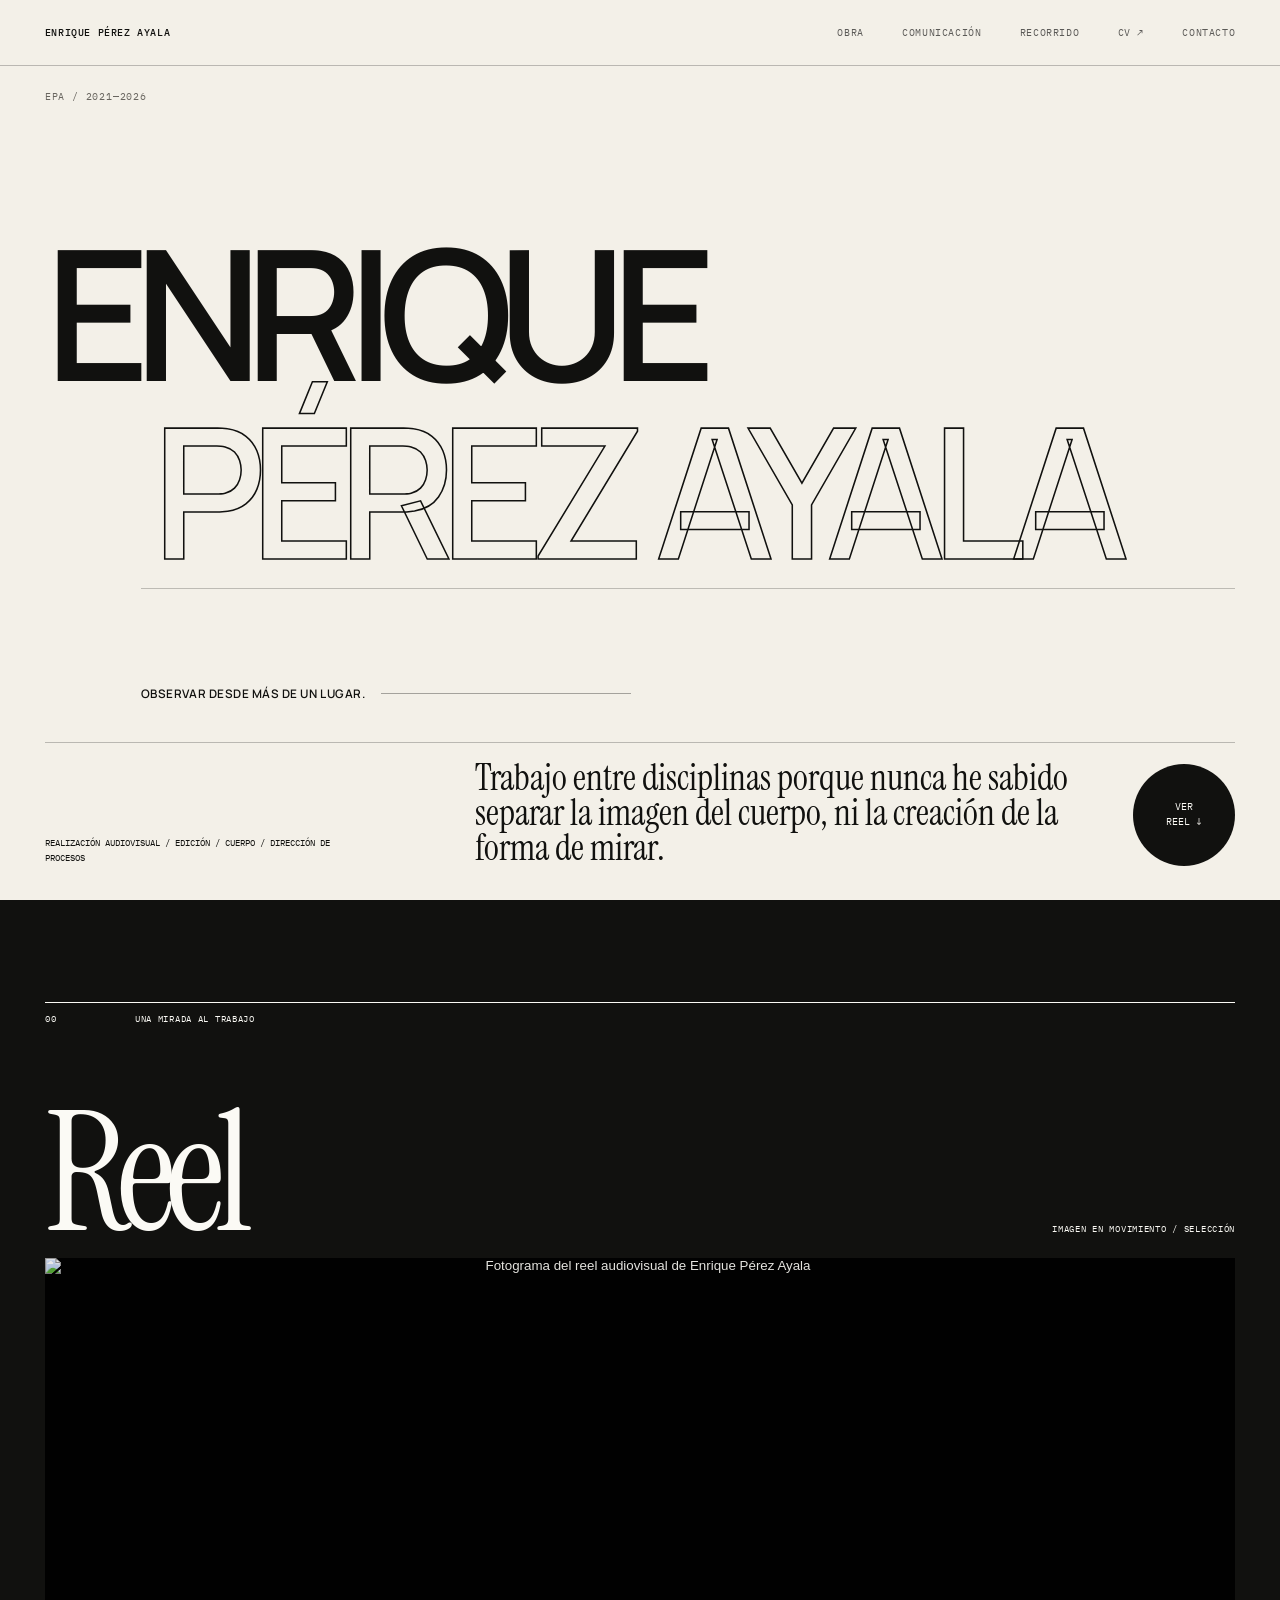
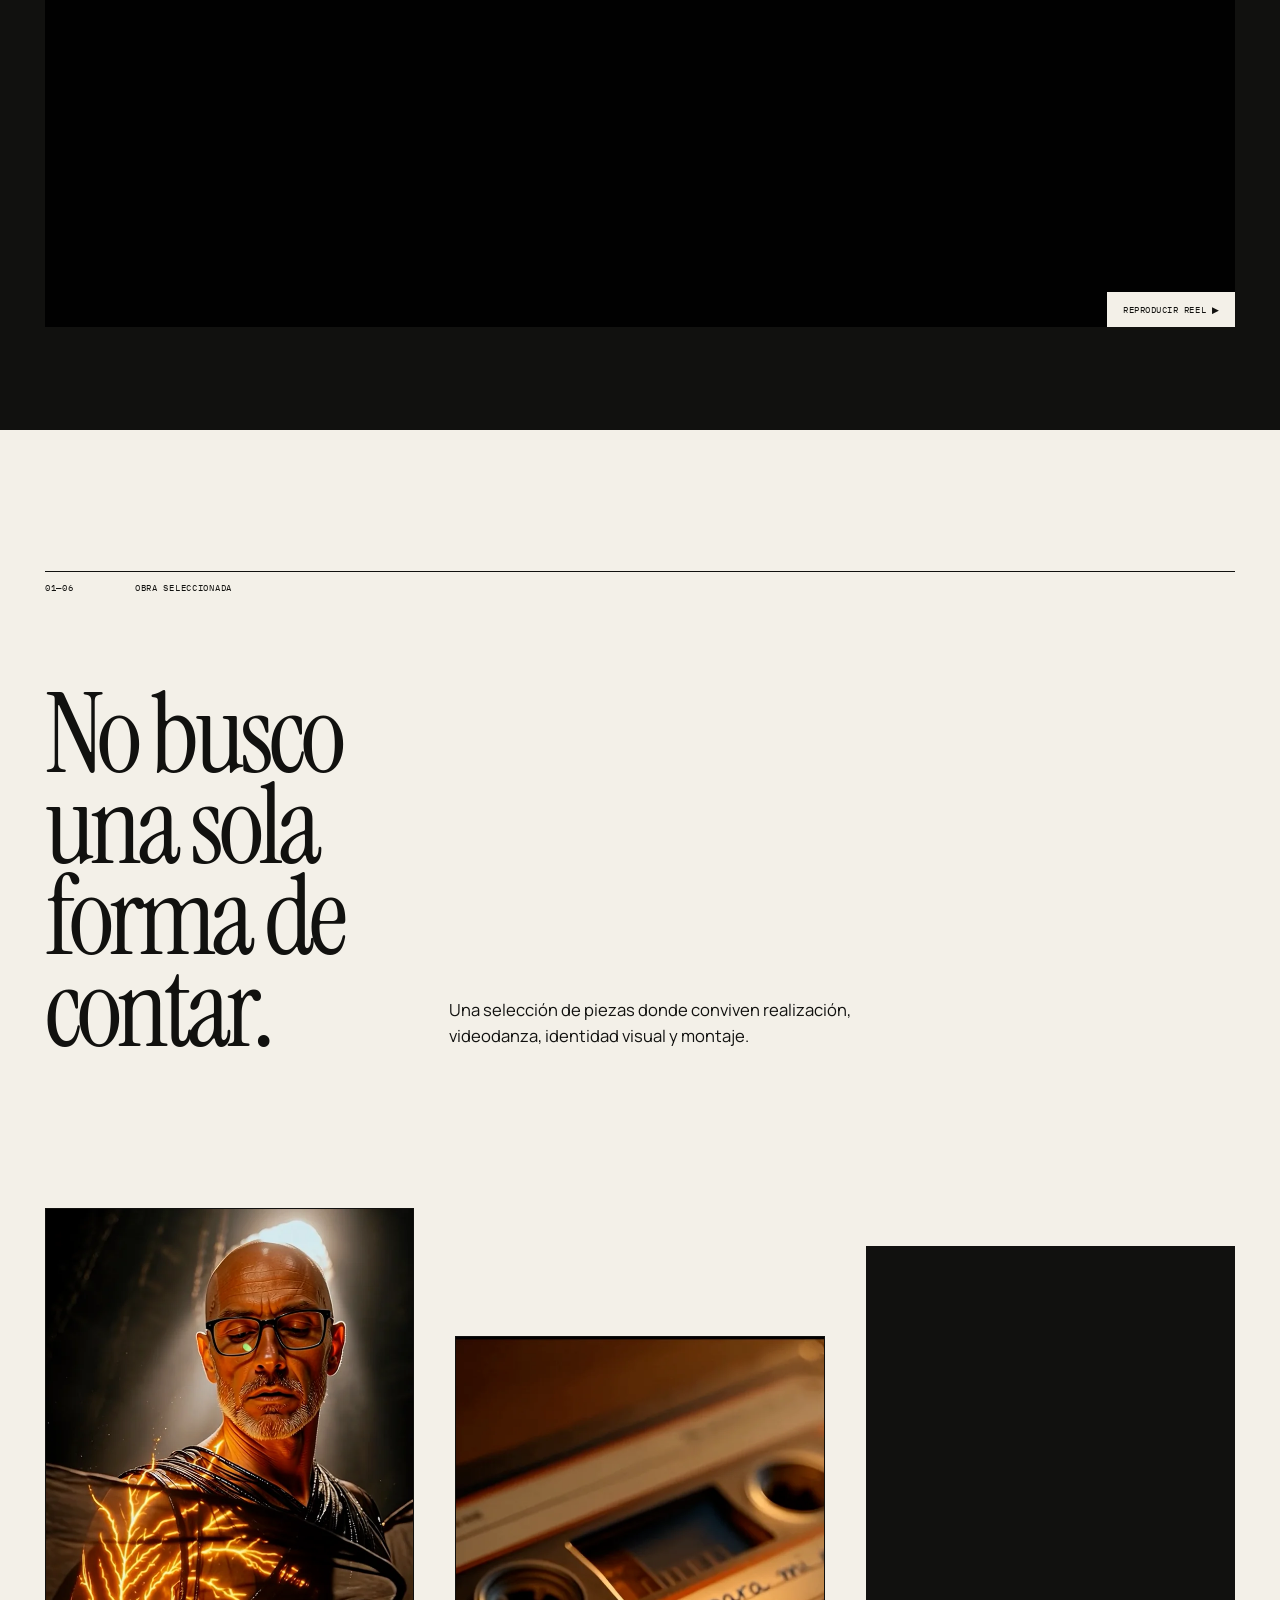
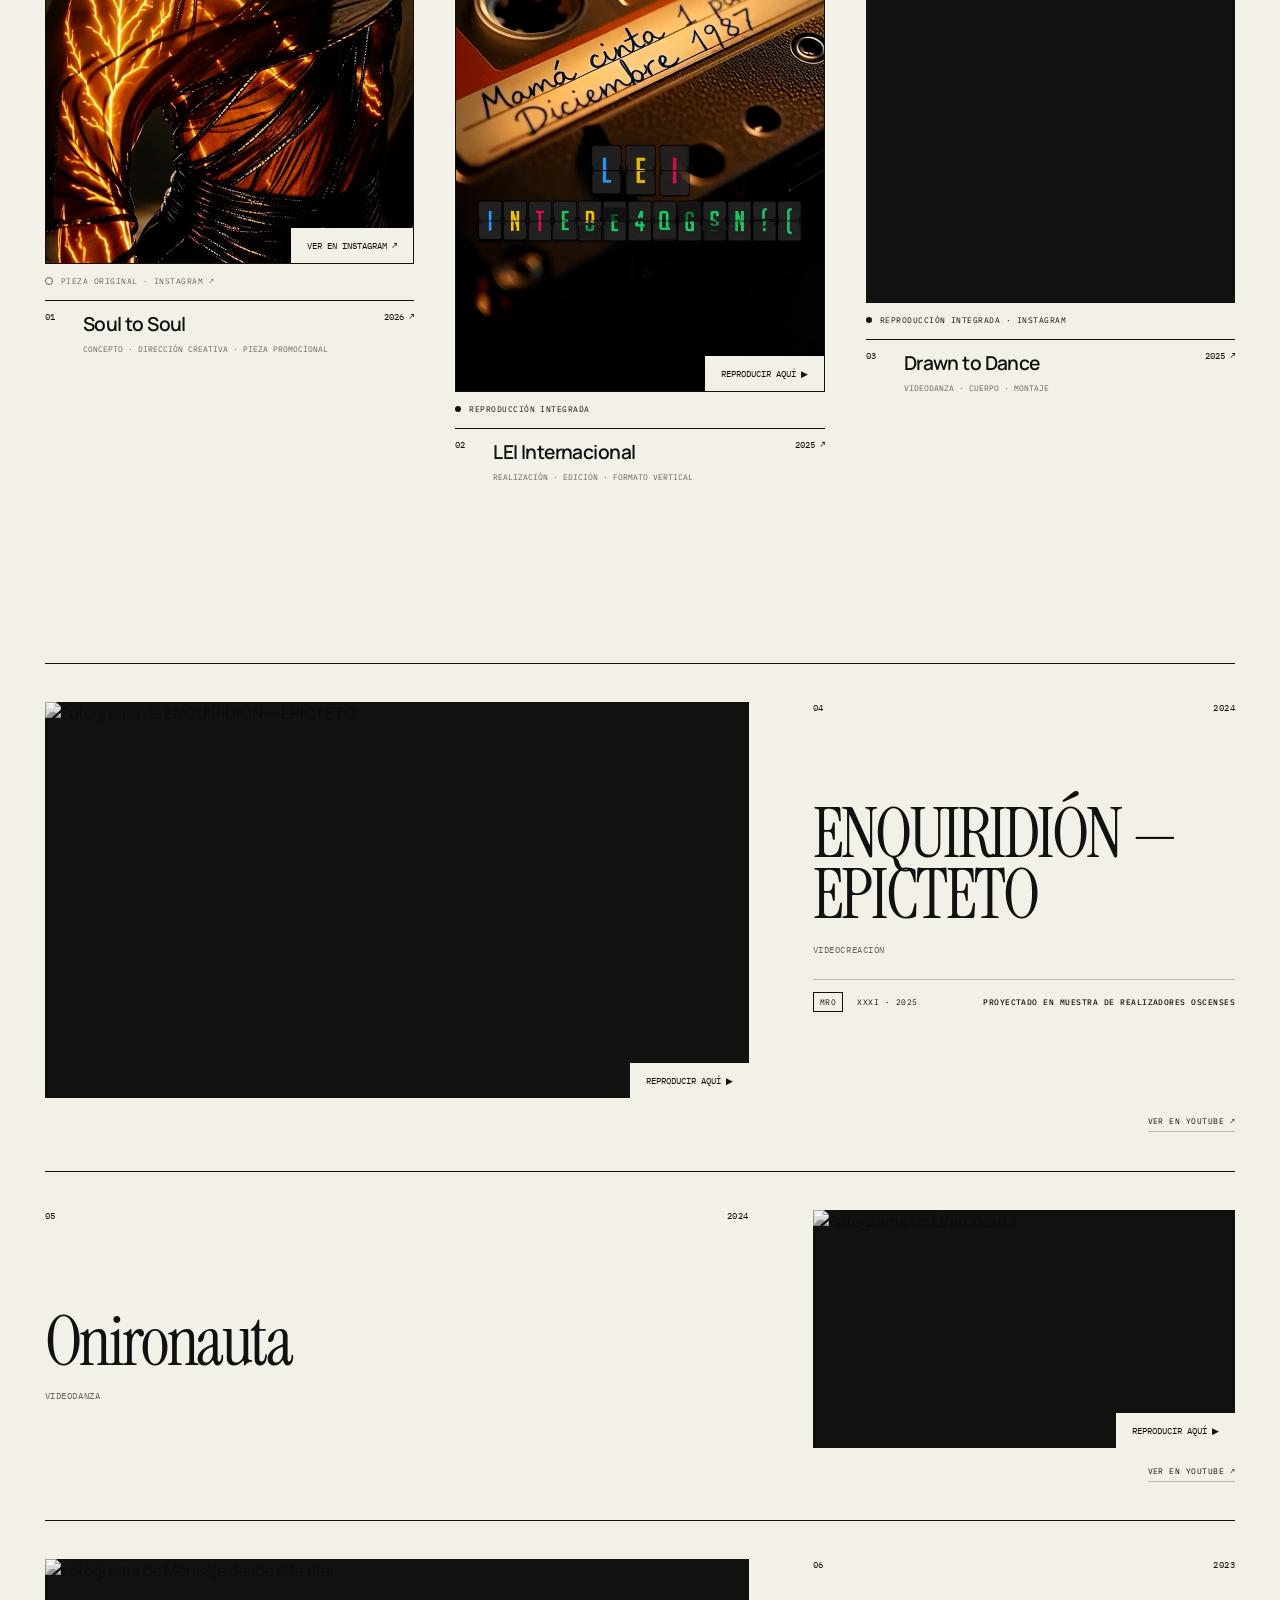
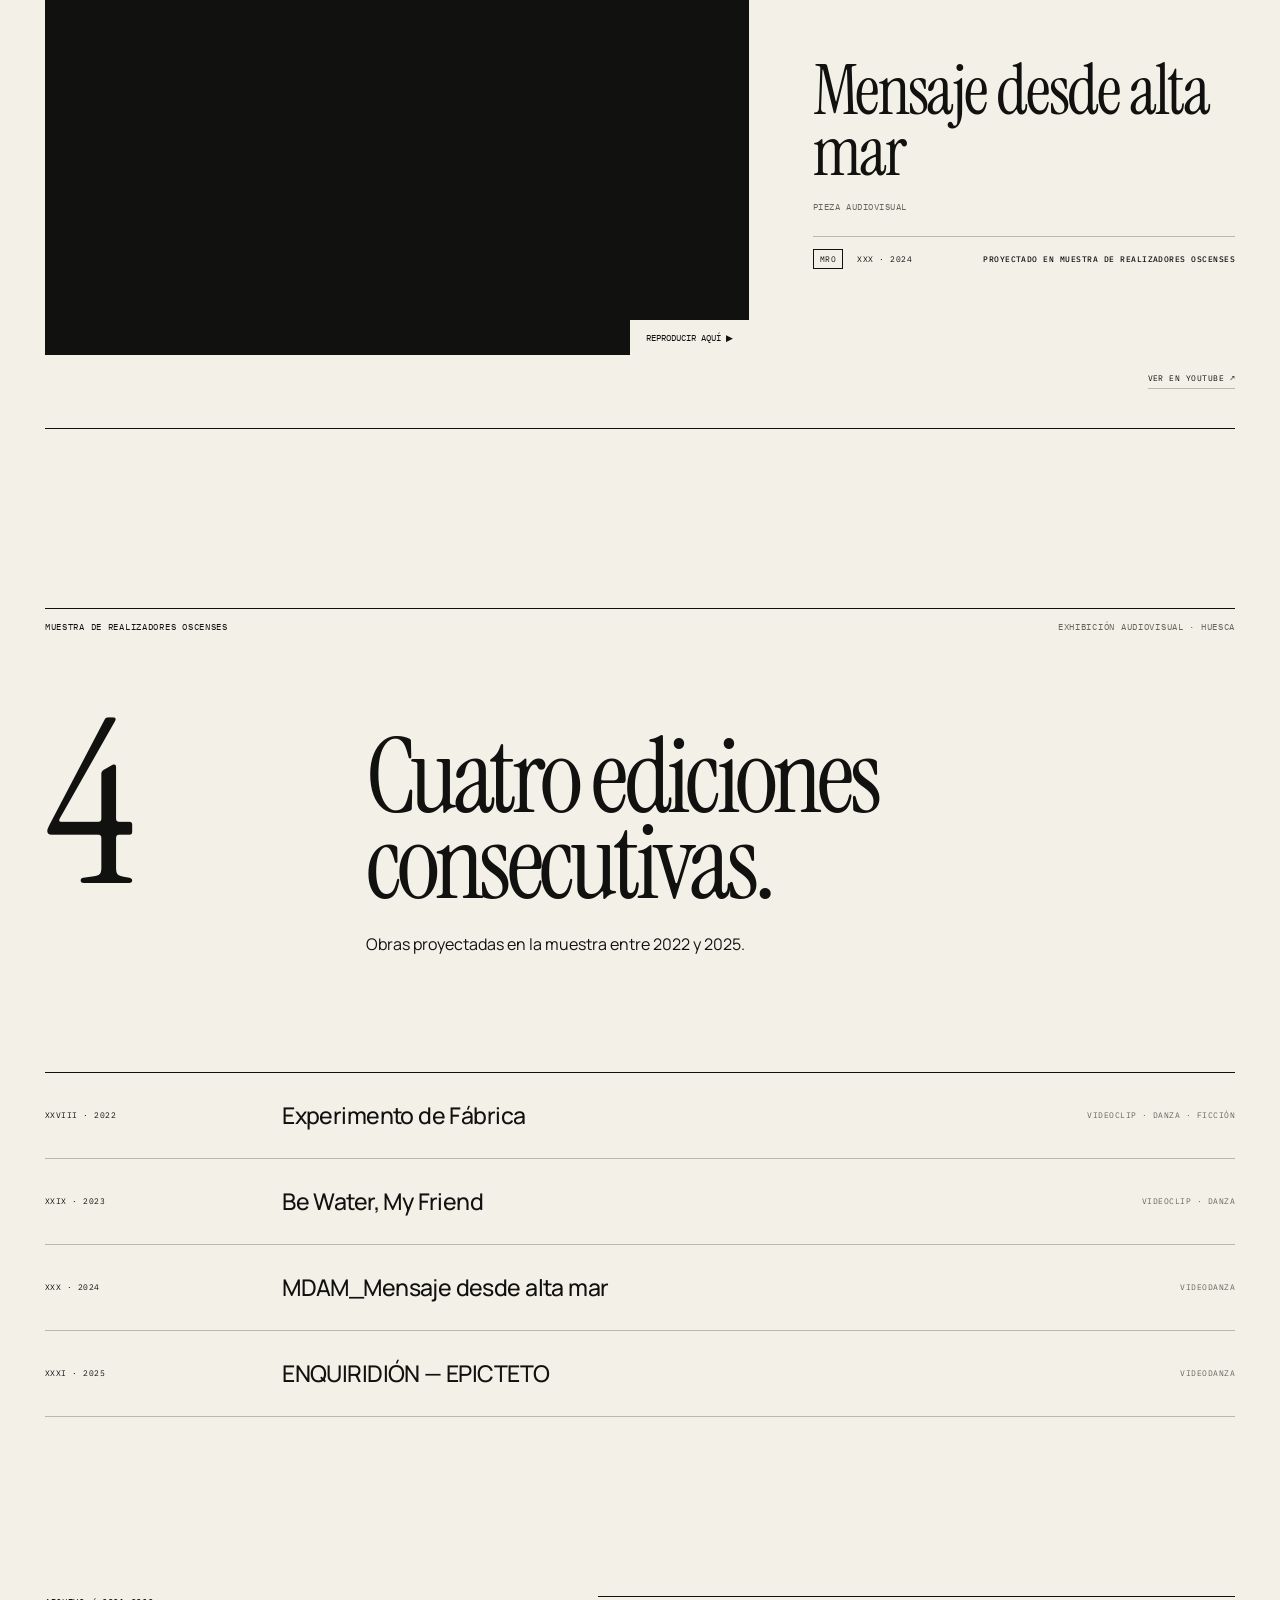
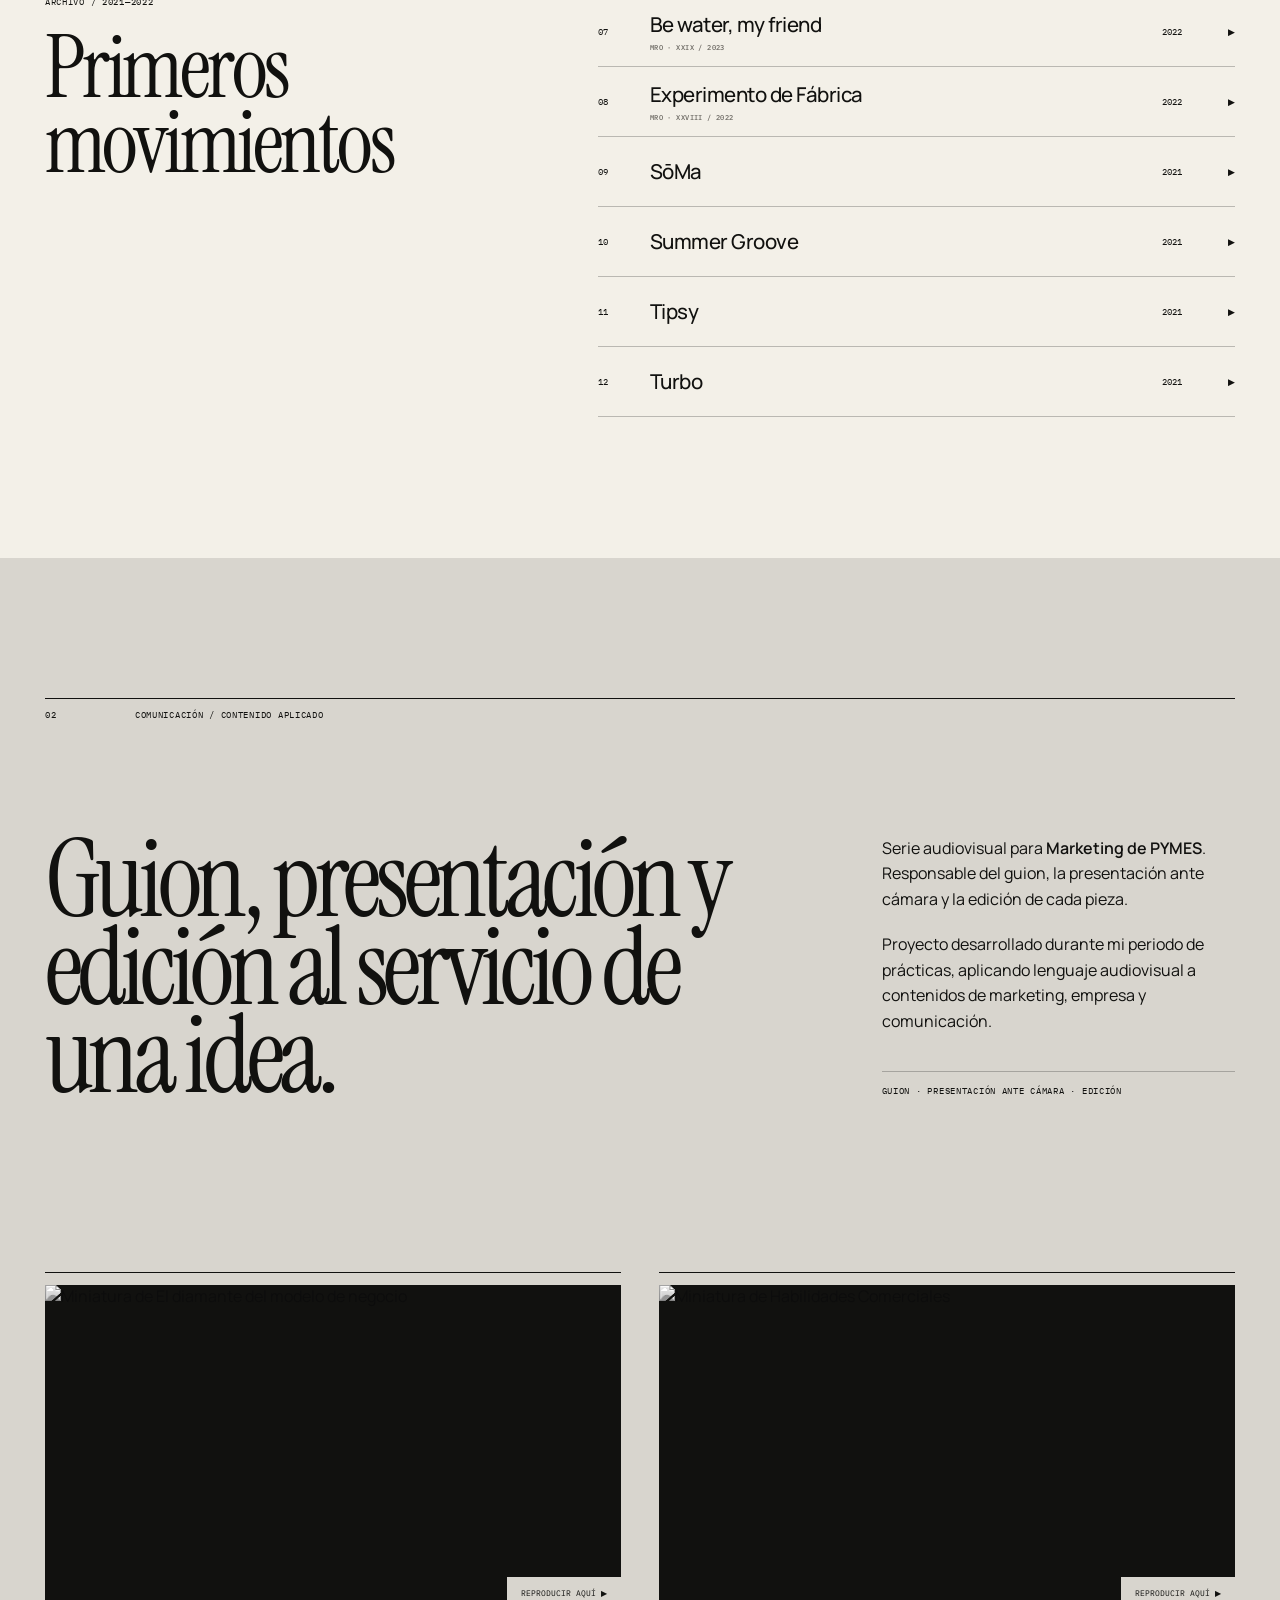
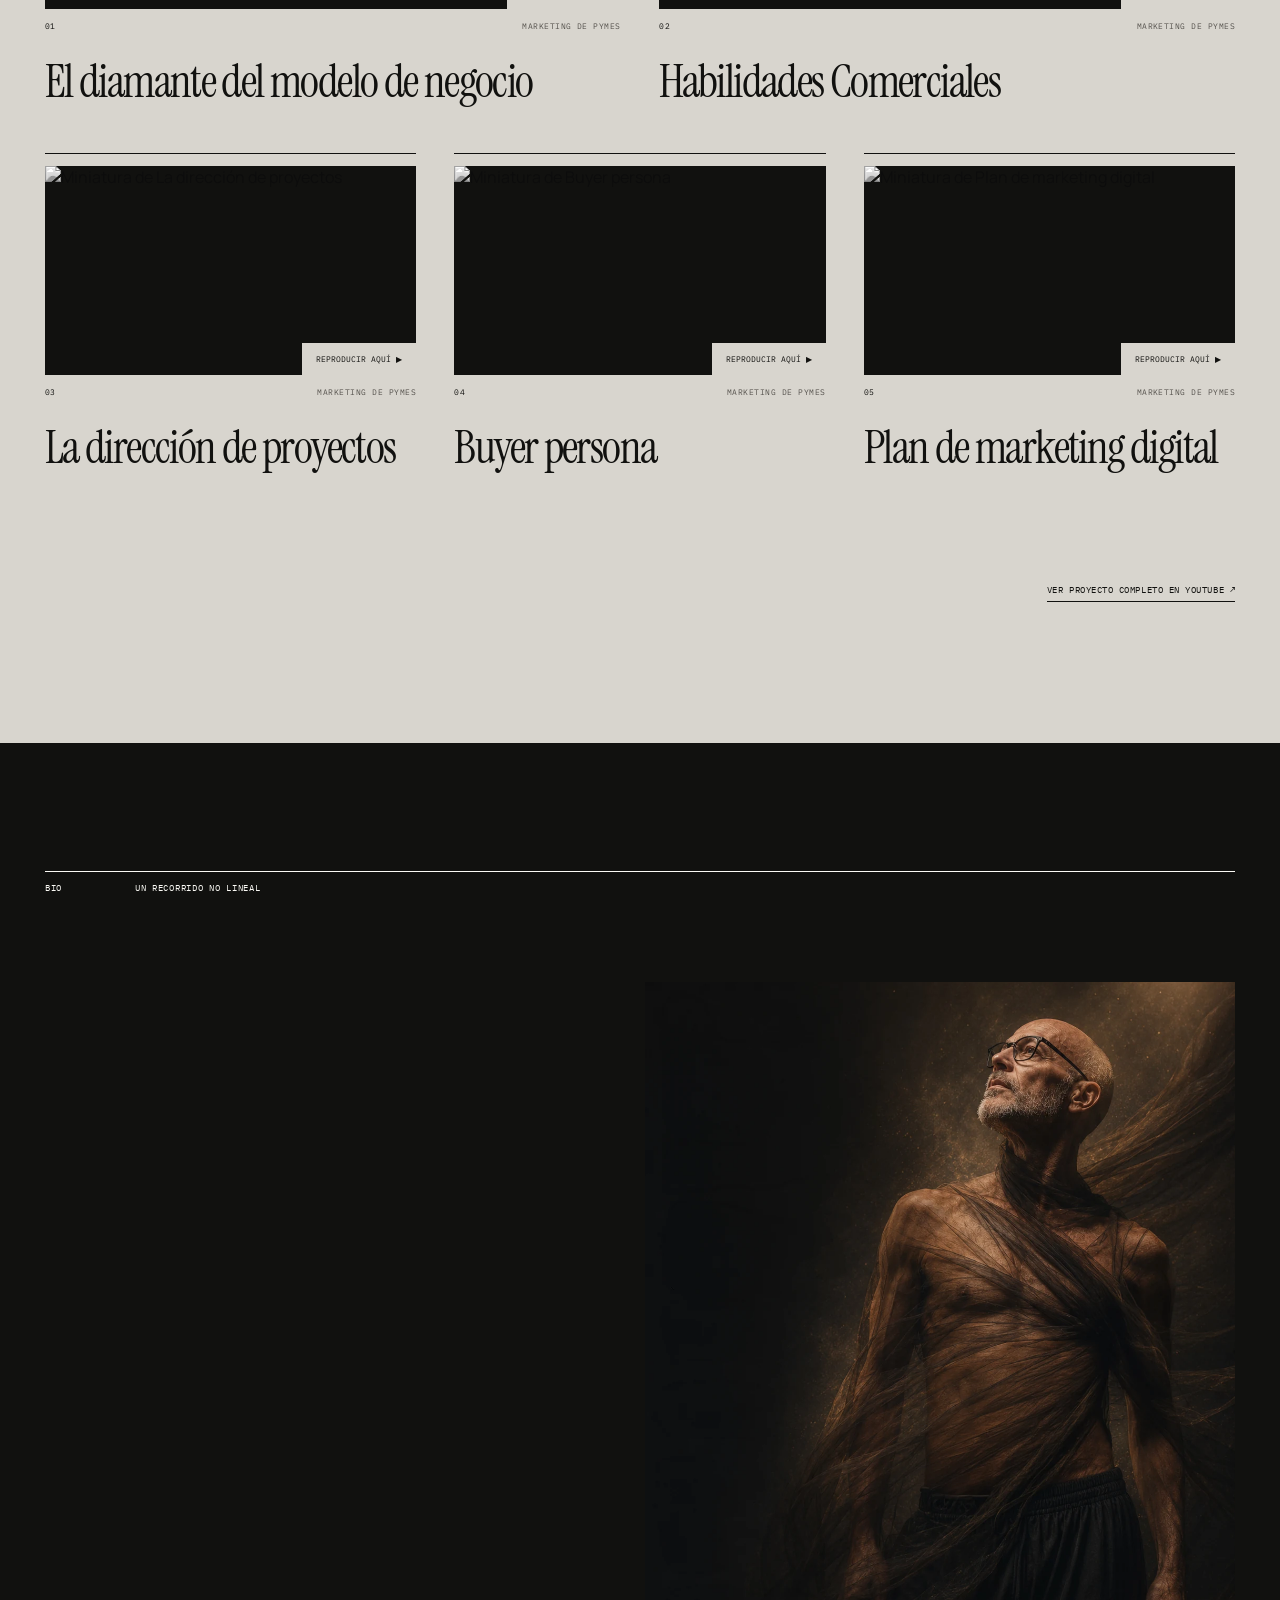
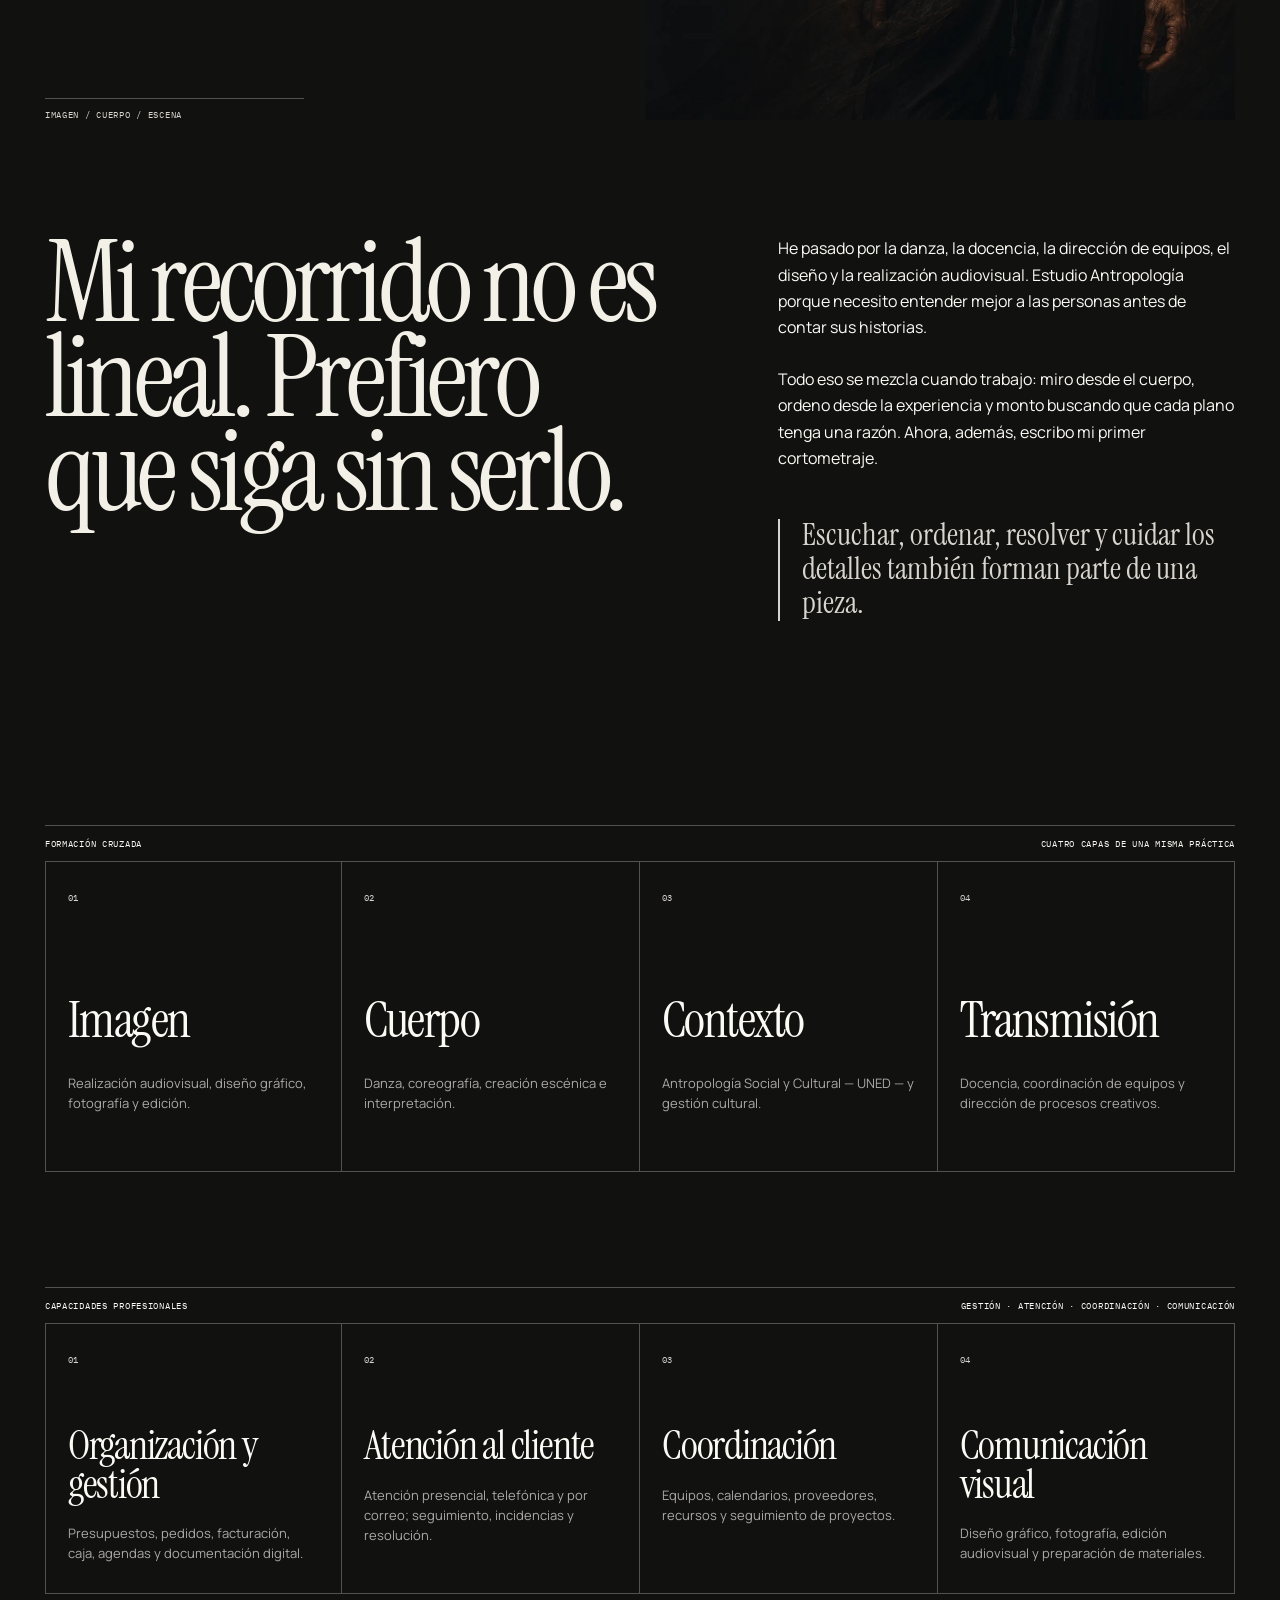
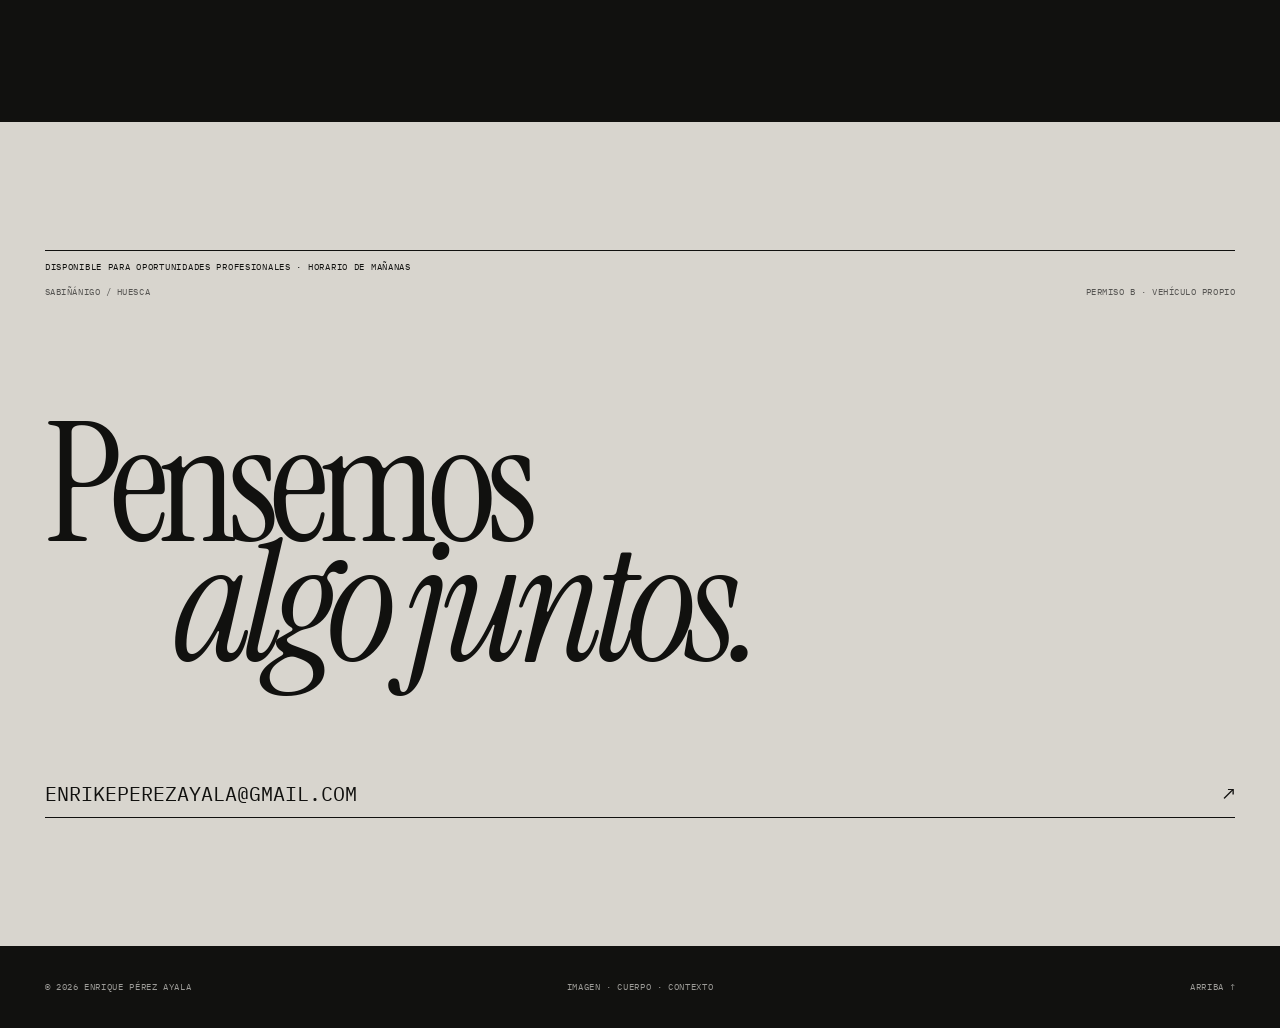
==== index.html @ 6692a613 "Optimizar portadas de Instagram" ====
<!doctype html>
<html lang="es">
  <head>
    <meta charset="utf-8" />
    <meta name="viewport" content="width=device-width, initial-scale=1" />
    <title>Enrique Pérez Ayala — Imagen, cuerpo, contexto</title>
    <meta
      name="description"
      content="Porfolio de Enrique Pérez Ayala: realización audiovisual, edición, comunicación visual, danza, coreografía y dirección de procesos creativos."
    />
    <meta name="robots" content="index, follow, max-image-preview:large" />
    <meta name="theme-color" content="#f3f0e8" />
    <link rel="canonical" href="https://enrikeperezayala.github.io/" />

    <meta property="og:type" content="profile" />
    <meta property="og:locale" content="es_ES" />
    <meta property="og:site_name" content="Enrique Pérez Ayala" />
    <meta property="og:title" content="Enrique Pérez Ayala — Imagen, cuerpo, contexto" />
    <meta
      property="og:description"
      content="Realización audiovisual, edición, comunicación visual, cuerpo y dirección de procesos creativos."
    />
    <meta property="og:url" content="https://enrikeperezayala.github.io/" />
    <meta property="og:image" content="https://enrikeperezayala.github.io/og.png" />
    <meta property="og:image:alt" content="Enrique Pérez Ayala — Imagen, cuerpo, contexto" />

    <meta name="twitter:card" content="summary_large_image" />
    <meta name="twitter:title" content="Enrique Pérez Ayala — Imagen, cuerpo, contexto" />
    <meta
      name="twitter:description"
      content="Realización audiovisual, edición, comunicación visual, cuerpo y dirección de procesos creativos."
    />
    <meta name="twitter:image" content="https://enrikeperezayala.github.io/og.png" />
    <meta name="twitter:image:alt" content="Enrique Pérez Ayala — Imagen, cuerpo, contexto" />

    <link rel="icon" href="favicon.svg" type="image/svg+xml" />
    <link rel="apple-touch-icon" href="apple-touch-icon.png" />

    <link rel="preconnect" href="https://fonts.googleapis.com" />
    <link rel="preconnect" href="https://fonts.gstatic.com" crossorigin />
    <link
      rel="preload"
      as="style"
      href="https://fonts.googleapis.com/css2?family=IBM+Plex+Mono:wght@400;500&family=Instrument+Serif:ital@0;1&family=Manrope:wght@400;500;600&display=swap"
    />
    <link
      id="portfolio-fonts"
      rel="stylesheet"
      media="print"
      href="https://fonts.googleapis.com/css2?family=IBM+Plex+Mono:wght@400;500&family=Instrument+Serif:ital@0;1&family=Manrope:wght@400;500;600&display=swap"
      onload="this.media='all';this.dataset.ready='true'"
    />
    <noscript>
      <link
        rel="stylesheet"
        href="https://fonts.googleapis.com/css2?family=IBM+Plex+Mono:wght@400;500&family=Instrument+Serif:ital@0;1&family=Manrope:wght@400;500;600&display=swap"
      />
    </noscript>

    <script type="application/ld+json">
      {
        "@context": "https://schema.org",
        "@type": "ProfilePage",
        "url": "https://enrikeperezayala.github.io/",
        "name": "Enrique Pérez Ayala — Imagen, cuerpo, contexto",
        "description": "Porfolio profesional y creativo de Enrique Pérez Ayala.",
        "mainEntity": {
          "@type": "Person",
          "name": "Enrique Pérez Ayala",
          "url": "https://enrikeperezayala.github.io/",
          "image": "https://enrikeperezayala.github.io/enrique-recorrido.webp",
          "description": "Realizador audiovisual, editor, coreógrafo, profesor de danza y creador interdisciplinar.",
          "knowsAbout": [
            "Realización audiovisual",
            "Edición audiovisual",
            "Diseño gráfico",
            "Fotografía",
            "Danza",
            "Coreografía",
            "Comunicación visual",
            "Gestión cultural",
            "Coordinación de equipos"
          ]
        }
      }
    </script>
    <script>
      document.documentElement.classList.add("intro-enabled");
      window.__heroIntroFallback = window.setTimeout(() => {
        document.documentElement.classList.remove("intro-enabled", "intro-play");
      }, 6000);
    </script>
    <link rel="stylesheet" href="style.css" />
  </head>
  <body>
    <a class="skip-link" href="#contenido">Saltar al contenido</a>
    <main id="contenido">
      <header class="site-header">
        <a class="wordmark" href="#inicio" aria-label="Ir al inicio">Enrique Pérez Ayala</a>
        <nav aria-label="Navegación principal">
          <a href="#obra">Obra</a>
          <a href="#comunicacion">Comunicación</a>
          <a href="#recorrido">Recorrido</a>
          <a href="cv-enrique-perez-ayala-2026.pdf" target="_blank" rel="noreferrer" aria-label="Abrir currículum de Enrique Pérez Ayala en PDF">CV ↗</a>
          <a href="#contacto">Contacto</a>
        </nav>
      </header>

      <section class="hero" id="inicio">
        <p class="hero-index">EPA / 2021—2026</p>
        <h1 class="hero-title" aria-label="Enrique Pérez Ayala">
          <span class="hero-title-line hero-title-line--solid"><span class="hero-title-text hero-title-text--enrique">Enrique</span></span>
          <span class="hero-title-line hero-title-line--outline" aria-hidden="true">
            <span class="hero-surname-mask hero-surname-mask--perez"><span class="hero-title-text hero-title-text--perez">Pérez</span></span>
            <span class="hero-surname-mask hero-surname-mask--ayala"><span class="hero-title-text hero-title-text--ayala">Ayala</span></span>
          </span>
        </h1>
        <p class="hero-afterline"><span>Observar desde más de un lugar.</span></p>
        <div class="hero-bottom">
          <p class="hero-disciplines">
            Realización audiovisual / edición / cuerpo / dirección de procesos
          </p>
          <p class="hero-statement">
            Trabajo entre disciplinas porque nunca he sabido separar la imagen del cuerpo, ni la
            creación de la forma de mirar.
          </p>
          <a class="round-link" href="#reel" aria-label="Ver reel">Ver<br />reel ↓</a>
        </div>
      </section>

      <section class="reel-section" id="reel">
        <div class="section-label">
          <span>00</span>
          <p>Una mirada al trabajo</p>
        </div>
        <div class="reel-heading">
          <h2>Reel</h2>
          <p>Imagen en movimiento / selección</p>
        </div>
        <div class="video-frame">
          <button
            class="reel-facade"
            type="button"
            data-reel-id="6gHan2y4JMU"
            aria-label="Reproducir reel audiovisual de Enrique Pérez Ayala"
          >
            <img
              src="https://i.ytimg.com/vi/6gHan2y4JMU/maxresdefault.jpg"
              alt="Fotograma del reel audiovisual de Enrique Pérez Ayala"
              loading="lazy"
              decoding="async"
              width="1280"
              height="720"
            />
            <span class="reel-facade-play">Reproducir reel ▶</span>
          </button>
        </div>
      </section>

      <section class="works-section" id="obra">
        <div class="works-intro">
          <div class="section-label">
            <span>01—06</span>
            <p>Obra seleccionada</p>
          </div>
          <h2>No busco una sola forma de contar.</h2>
          <p>
            Una selección de piezas donde conviven realización, videodanza, identidad visual y
            montaje.
          </p>
        </div>

        <div class="vertical-grid">
          <article class="vertical-work">
            <div class="instagram-frame">
              <img
                class="instagram-cover"
                src="soul-to-soul.webp"
                alt="Fotograma de Soul to Soul"
                loading="lazy"
                decoding="async"
                width="720"
                height="1280"
              />
              <a
                class="instagram-video-trigger"
                href="https://www.instagram.com/reel/DbgvBgKBlGe/"
                target="_blank"
                rel="noreferrer"
                aria-label="Ver Soul to Soul en Instagram"
              >
                <span class="instagram-watch-tag">Ver en Instagram ↗</span>
              </a>
            </div>
            <p class="playback-status playback-external">Pieza original · Instagram ↗</p>
            <a
              class="project-caption"
              href="https://www.instagram.com/reel/DbgvBgKBlGe/"
              target="_blank"
              rel="noreferrer"
            >
              <span class="project-number">01</span>
              <span>
                <strong>Soul to Soul</strong>
                <small>Concepto · dirección creativa · pieza promocional</small>
              </span>
              <span class="project-year">2026 ↗</span>
            </a>
          </article>

          <article class="vertical-work">
            <div class="instagram-frame">
              <img
                class="instagram-cover"
                src="lei-internacional.webp"
                alt="Portada de LEI Internacional"
                loading="lazy"
                decoding="async"
                width="720"
                height="1280"
              />
              <button
                class="instagram-video-trigger"
                type="button"
                data-youtube-id="k_Hc-1cb87Y"
                data-video-title="LEI Internacional"
                data-video-orientation="vertical"
                data-external-url="https://www.instagram.com/reel/DTl3hSnAnlC/"
                data-external-label="Ver en Instagram ↗"
                aria-label="Reproducir LEI Internacional dentro de la página"
              >
                <span class="instagram-watch-tag">Reproducir aquí ▶</span>
              </button>
            </div>
            <p class="playback-status">Reproducción integrada</p>
            <a
              class="project-caption"
              href="https://www.instagram.com/reel/DTl3hSnAnlC/"
              target="_blank"
              rel="noreferrer"
            >
              <span class="project-number">02</span>
              <span>
                <strong>LEI Internacional</strong>
                <small>Realización · edición · formato vertical</small>
              </span>
              <span class="project-year">2025 ↗</span>
            </a>
          </article>

          <article class="vertical-work">
            <div class="instagram-frame">
              <iframe
                src="https://www.instagram.com/reel/DIjzrNTt5Rt/embed/"
                title="Drawn to Dance, 2025"
                loading="lazy"
                allow="autoplay; encrypted-media; picture-in-picture"
              ></iframe>
            </div>
            <p class="playback-status">Reproducción integrada · Instagram</p>
            <a
              class="project-caption"
              href="https://www.instagram.com/reel/DIjzrNTt5Rt/"
              target="_blank"
              rel="noreferrer"
            >
              <span class="project-number">03</span>
              <span>
                <strong>Drawn to Dance</strong>
                <small>Videodanza · cuerpo · montaje</small>
              </span>
              <span class="project-year">2025 ↗</span>
            </a>
          </article>
        </div>

        <div class="film-list">
          <article class="film-card">
            <button
              class="video-trigger"
              type="button"
              data-youtube-id="PtNb6Rp31-g"
              data-video-title="ENQUIRIDIÓN — EPICTETO"
              aria-label="Reproducir ENQUIRIDIÓN — EPICTETO dentro de la página"
            >
              <div class="film-image">
                <img
                  src="https://i.ytimg.com/vi/PtNb6Rp31-g/maxresdefault.jpg"
                  alt="Fotograma de ENQUIRIDIÓN — EPICTETO"
                  loading="lazy" decoding="async"
                />
                <span class="watch-tag">Reproducir aquí ▶</span>
              </div>
              <div class="film-meta">
                <span>04</span>
                <span>2024</span>
                <h3>ENQUIRIDIÓN — EPICTETO</h3>
                <p>Videocreación</p>
                <div class="screening-note" aria-label="Proyectado en la XXXI Muestra de Realizadores Oscenses en 2025">
                  <span>MRO</span>
                  <span>XXXI · 2025</span>
                  <strong>Proyectado en Muestra de Realizadores Oscenses</strong>
                </div>
              </div>
            </button>
            <a class="external-video-link" href="https://www.youtube.com/watch?v=PtNb6Rp31-g" target="_blank" rel="noreferrer" aria-label="Ver ENQUIRIDIÓN — EPICTETO en YouTube">Ver en YouTube ↗</a>
          </article>

          <article class="film-card">
            <button
              class="video-trigger"
              type="button"
              data-youtube-id="MqhTvfRwqss"
              data-video-title="Onironauta"
              aria-label="Reproducir Onironauta dentro de la página"
            >
              <div class="film-image">
                <img
                  src="https://i.ytimg.com/vi/MqhTvfRwqss/maxresdefault.jpg"
                  alt="Fotograma de Onironauta"
                  loading="lazy" decoding="async"
                />
                <span class="watch-tag">Reproducir aquí ▶</span>
              </div>
              <div class="film-meta">
                <span>05</span>
                <span>2024</span>
                <h3>Onironauta</h3>
                <p>Videodanza</p>
              </div>
            </button>
            <a class="external-video-link" href="https://www.youtube.com/watch?v=MqhTvfRwqss" target="_blank" rel="noreferrer" aria-label="Ver Onironauta en YouTube">Ver en YouTube ↗</a>
          </article>

          <article class="film-card">
            <button
              class="video-trigger"
              type="button"
              data-youtube-id="oVFKRBWZWi0"
              data-video-title="Mensaje desde alta mar"
              aria-label="Reproducir Mensaje desde alta mar dentro de la página"
            >
              <div class="film-image">
                <img
                  src="https://i.ytimg.com/vi/oVFKRBWZWi0/maxresdefault.jpg"
                  alt="Fotograma de Mensaje desde alta mar"
                  loading="lazy" decoding="async"
                />
                <span class="watch-tag">Reproducir aquí ▶</span>
              </div>
              <div class="film-meta">
                <span>06</span>
                <span>2023</span>
                <h3>Mensaje desde alta mar</h3>
                <p>Pieza audiovisual</p>
                <div class="screening-note" aria-label="Proyectado en la XXX Muestra de Realizadores Oscenses en 2024">
                  <span>MRO</span>
                  <span>XXX · 2024</span>
                  <strong>Proyectado en Muestra de Realizadores Oscenses</strong>
                </div>
              </div>
            </button>
            <a class="external-video-link" href="https://www.youtube.com/watch?v=oVFKRBWZWi0" target="_blank" rel="noreferrer" aria-label="Ver Mensaje desde alta mar en YouTube">Ver en YouTube ↗</a>
          </article>
        </div>

        <section class="mro-block" aria-labelledby="mro-title">
          <div class="mro-heading">
            <p>Muestra de Realizadores Oscenses</p>
            <span>Exhibición audiovisual · Huesca</span>
          </div>

          <div class="mro-lead">
            <span class="mro-count" aria-hidden="true">4</span>
            <div>
              <h3 id="mro-title">Cuatro ediciones consecutivas.</h3>
              <p>Obras proyectadas en la muestra entre 2022 y 2025.</p>
            </div>
          </div>

          <div class="mro-list" aria-label="Obras proyectadas en la Muestra de Realizadores Oscenses">
            <div class="mro-row">
              <span>XXVIII · 2022</span>
              <strong>Experimento de Fábrica</strong>
              <span>Videoclip · danza · ficción</span>
            </div>
            <div class="mro-row">
              <span>XXIX · 2023</span>
              <strong>Be Water, My Friend</strong>
              <span>Videoclip · danza</span>
            </div>
            <div class="mro-row">
              <span>XXX · 2024</span>
              <strong>MDAM_Mensaje desde alta mar</strong>
              <span>Videodanza</span>
            </div>
            <div class="mro-row">
              <span>XXXI · 2025</span>
              <strong>ENQUIRIDIÓN — EPICTETO</strong>
              <span>Videodanza</span>
            </div>
          </div>
        </section>

        <div class="archive-block">
          <div class="archive-title">
            <p>Archivo / 2021—2022</p>
            <h3>Primeros movimientos</h3>
          </div>
          <div class="archive-list">
            <button class="archive-video-trigger" type="button" data-youtube-id="1SFoh-Ww0Qo" data-video-title="Be water, my friend">
              <span>07</span>
              <span class="archive-work-copy">
                <strong>Be water, my friend</strong>
                <small>MRO · XXIX / 2023</small>
              </span>
              <span>2022</span><span>▶</span>
            </button>
            <button class="archive-video-trigger" type="button" data-youtube-id="OyvLtp__Qls" data-video-title="Experimento de Fábrica">
              <span>08</span>
              <span class="archive-work-copy">
                <strong>Experimento de Fábrica</strong>
                <small>MRO · XXVIII / 2022</small>
              </span>
              <span>2022</span><span>▶</span>
            </button>
            <button class="archive-video-trigger" type="button" data-youtube-id="jMwtHbyVfmM" data-video-title="SōMa">
              <span>09</span><strong>SōMa</strong><span>2021</span><span>▶</span>
            </button>
            <button class="archive-video-trigger" type="button" data-youtube-id="zHtSx3SSKfY" data-video-title="Summer Groove">
              <span>10</span><strong>Summer Groove</strong><span>2021</span><span>▶</span>
            </button>
            <button class="archive-video-trigger" type="button" data-youtube-id="Sbfbye7WYhs" data-video-title="Tipsy">
              <span>11</span><strong>Tipsy</strong><span>2021</span><span>▶</span>
            </button>
            <button class="archive-video-trigger" type="button" data-youtube-id="MG8r-6JAhJY" data-video-title="Turbo">
              <span>12</span><strong>Turbo</strong><span>2021</span><span>▶</span>
            </button>
          </div>
        </div>
      </section>

      <section class="communication-section" id="comunicacion">
        <div class="section-label">
          <span>02</span>
          <p>Comunicación / contenido aplicado</p>
        </div>

        <div class="communication-intro">
          <h2>Guion, presentación y edición al servicio de una idea.</h2>
          <div class="communication-intro-copy">
            <p>
              Serie audiovisual para <strong>Marketing de PYMES</strong>. Responsable del guion,
              la presentación ante cámara y la edición de cada pieza.
            </p>
            <p>
              Proyecto desarrollado durante mi periodo de prácticas, aplicando lenguaje audiovisual
              a contenidos de marketing, empresa y comunicación.
            </p>
            <p class="communication-roles">Guion · presentación ante cámara · edición</p>
          </div>
        </div>

        <div class="communication-grid">
          <article class="communication-card">
            <button
              class="communication-video-trigger"
              type="button"
              data-youtube-id="eIU_Q0uvvtE"
              data-video-title="El diamante del modelo de negocio"
              aria-label="Reproducir El diamante del modelo de negocio dentro de la página"
            >
              <div class="communication-image">
                <img src="https://i.ytimg.com/vi/eIU_Q0uvvtE/maxresdefault.jpg" alt="Miniatura de El diamante del modelo de negocio" loading="lazy" decoding="async" />
                <span class="communication-play">Reproducir aquí ▶</span>
              </div>
              <div class="communication-meta">
                <span>01</span>
                <span>Marketing de PYMES</span>
                <h3>El diamante del modelo de negocio</h3>
              </div>
            </button>
          </article>

          <article class="communication-card">
            <button
              class="communication-video-trigger"
              type="button"
              data-youtube-id="Y1Q2hPUp0_U"
              data-video-title="Habilidades Comerciales"
              aria-label="Reproducir Habilidades Comerciales dentro de la página"
            >
              <div class="communication-image">
                <img src="https://i.ytimg.com/vi/Y1Q2hPUp0_U/maxresdefault.jpg" alt="Miniatura de Habilidades Comerciales" loading="lazy" decoding="async" />
                <span class="communication-play">Reproducir aquí ▶</span>
              </div>
              <div class="communication-meta">
                <span>02</span>
                <span>Marketing de PYMES</span>
                <h3>Habilidades Comerciales</h3>
              </div>
            </button>
          </article>

          <article class="communication-card">
            <button
              class="communication-video-trigger"
              type="button"
              data-youtube-id="phD6hlZnmt4"
              data-video-title="La dirección de proyectos"
              aria-label="Reproducir La dirección de proyectos dentro de la página"
            >
              <div class="communication-image">
                <img src="https://i.ytimg.com/vi/phD6hlZnmt4/maxresdefault.jpg" alt="Miniatura de La dirección de proyectos" loading="lazy" decoding="async" />
                <span class="communication-play">Reproducir aquí ▶</span>
              </div>
              <div class="communication-meta">
                <span>03</span>
                <span>Marketing de PYMES</span>
                <h3>La dirección de proyectos</h3>
              </div>
            </button>
          </article>

          <article class="communication-card">
            <button
              class="communication-video-trigger"
              type="button"
              data-youtube-id="uxkjjTZGHsk"
              data-video-title="Buyer persona"
              aria-label="Reproducir Buyer persona dentro de la página"
            >
              <div class="communication-image">
                <img src="https://i.ytimg.com/vi/uxkjjTZGHsk/maxresdefault.jpg" alt="Miniatura de Buyer persona" loading="lazy" decoding="async" />
                <span class="communication-play">Reproducir aquí ▶</span>
              </div>
              <div class="communication-meta">
                <span>04</span>
                <span>Marketing de PYMES</span>
                <h3>Buyer persona</h3>
              </div>
            </button>
          </article>

          <article class="communication-card">
            <button
              class="communication-video-trigger"
              type="button"
              data-youtube-id="3zyYc0q06hQ"
              data-video-title="Plan de marketing digital"
              aria-label="Reproducir Plan de marketing digital dentro de la página"
            >
              <div class="communication-image">
                <img src="https://i.ytimg.com/vi/3zyYc0q06hQ/maxresdefault.jpg" alt="Miniatura de Plan de marketing digital" loading="lazy" decoding="async" />
                <span class="communication-play">Reproducir aquí ▶</span>
              </div>
              <div class="communication-meta">
                <span>05</span>
                <span>Marketing de PYMES</span>
                <h3>Plan de marketing digital</h3>
              </div>
            </button>
          </article>
        </div>

        <a class="communication-channel" href="https://www.youtube.com/@marketingdepymes/videos" target="_blank" rel="noreferrer">Ver proyecto completo en YouTube ↗</a>
      </section>

      <section class="journey-section" id="recorrido">
        <div class="section-label section-label-inverse">
          <span>Bio</span>
          <p>Un recorrido no lineal</p>
        </div>

        <div class="journey-portrait" aria-label="Retrato escénico de Enrique Pérez Ayala">
          <p class="journey-portrait-label">Imagen / cuerpo / escena</p>
          <div class="journey-portrait-image">
            <img
              src="enrique-recorrido.webp"
              alt="Enrique Pérez Ayala en una composición escénica oscura con tejido en movimiento"
              loading="lazy"
              decoding="async"
              decoding="async"
            />
          </div>
        </div>

        <div class="journey-copy">
          <p class="journey-lead">Mi recorrido no es lineal. Prefiero que siga sin serlo.</p>
          <div class="journey-body">
            <p>
              He pasado por la danza, la docencia, la dirección de equipos, el diseño y la
              realización audiovisual. Estudio Antropología porque necesito entender mejor a las
              personas antes de contar sus historias.
            </p>
            <p>
              Todo eso se mezcla cuando trabajo: miro desde el cuerpo, ordeno desde la experiencia
              y monto buscando que cada plano tenga una razón. Ahora, además, escribo mi primer
              cortometraje.
            </p>
            <p class="journey-note">
              Escuchar, ordenar, resolver y cuidar los detalles también forman parte de una pieza.
            </p>
          </div>
        </div>

        <div class="formation-heading">
          <p>Formación cruzada</p>
          <p>Cuatro capas de una misma práctica</p>
        </div>
        <div class="formation-grid">
          <article>
            <span>01</span>
            <h3>Imagen</h3>
            <p>Realización audiovisual, diseño gráfico, fotografía y edición.</p>
          </article>
          <article>
            <span>02</span>
            <h3>Cuerpo</h3>
            <p>Danza, coreografía, creación escénica e interpretación.</p>
          </article>
          <article>
            <span>03</span>
            <h3>Contexto</h3>
            <p>Antropología Social y Cultural — UNED — y gestión cultural.</p>
          </article>
          <article>
            <span>04</span>
            <h3>Transmisión</h3>
            <p>Docencia, coordinación de equipos y dirección de procesos creativos.</p>
          </article>
        </div>

        <div class="formation-heading professional-heading">
          <p>Capacidades profesionales</p>
          <p>Gestión · atención · coordinación · comunicación</p>
        </div>
        <div class="formation-grid professional-grid">
          <article>
            <span>01</span>
            <h3>Organización y gestión</h3>
            <p>Presupuestos, pedidos, facturación, caja, agendas y documentación digital.</p>
          </article>
          <article>
            <span>02</span>
            <h3>Atención al cliente</h3>
            <p>Atención presencial, telefónica y por correo; seguimiento, incidencias y resolución.</p>
          </article>
          <article>
            <span>03</span>
            <h3>Coordinación</h3>
            <p>Equipos, calendarios, proveedores, recursos y seguimiento de proyectos.</p>
          </article>
          <article>
            <span>04</span>
            <h3>Comunicación visual</h3>
            <p>Diseño gráfico, fotografía, edición audiovisual y preparación de materiales.</p>
          </article>
        </div>
      </section>

      <section class="contact-section" id="contacto">
        <p class="contact-kicker">Disponible para oportunidades profesionales · horario de mañanas</p>
        <div class="contact-context" aria-label="Disponibilidad y movilidad">
          <span>Sabiñánigo / Huesca</span>
          <span>Permiso B · vehículo propio</span>
        </div>
        <h2>Pensemos<br /><em>algo juntos.</em></h2>
        <a href="mailto:enrikeperezayala@gmail.com">
          enrikeperezayala@gmail.com <span aria-hidden="true">↗</span>
        </a>
      </section>

      <footer>
        <p>© 2026 Enrique Pérez Ayala</p>
        <p>Imagen · cuerpo · contexto</p>
        <a href="#inicio">Arriba ↑</a>
      </footer>
    </main>
    <div class="video-modal" id="video-modal" hidden>
      <button class="video-modal-backdrop" type="button" data-close-video aria-label="Cerrar reproductor"></button>
      <div class="video-modal-panel" role="dialog" aria-modal="true" aria-labelledby="video-modal-title">
        <div class="video-modal-header">
          <p id="video-modal-title">Pieza audiovisual</p>
          <button class="video-modal-close" type="button" data-close-video>Cerrar ×</button>
        </div>
        <div class="video-modal-frame">
          <iframe
            id="video-modal-player"
            src="about:blank"
            title="Reproductor de vídeo"
            allow="accelerometer; autoplay; clipboard-write; encrypted-media; gyroscope; picture-in-picture; web-share"
            referrerpolicy="strict-origin-when-cross-origin"
            allowfullscreen
          ></iframe>
        </div>
        <a id="video-modal-external" href="https://www.youtube.com/" target="_blank" rel="noreferrer">Ver en YouTube ↗</a>
      </div>
    </div>
    <script src="player.js" defer></script>
  </body>
</html>
---- style.css ----
:root {
  --ink: #11110f;
  --paper: #f3f0e8;
  --paper-soft: #d8d5ce;
  --white: #fbfaf5;
  --accent: #68655f;
  --line: rgba(18, 18, 18, 0.25);
  --line-inverse: rgba(250, 249, 244, 0.28);
  --mono: "IBM Plex Mono", monospace;
  --serif: "Instrument Serif", Georgia, serif;
  --sans: "Manrope", Helvetica, sans-serif;
}

* {
  box-sizing: border-box;
}

html {
  background: var(--ink);
  scroll-behavior: smooth;
}

body {
  background: var(--paper);
  color: var(--ink);
  font-family: var(--sans);
  margin: 0;
  text-rendering: optimizeLegibility;
}

body,
a {
  -webkit-font-smoothing: antialiased;
}

a {
  color: inherit;
  text-decoration: none;
}

/* Accesibilidad: visible solo al navegar con teclado. */
.skip-link {
  background: var(--ink);
  color: var(--white);
  font-family: var(--mono);
  font-size: 10px;
  left: 16px;
  padding: 10px 12px;
  position: fixed;
  top: 12px;
  transform: translateY(-160%);
  transition: transform 140ms ease;
  z-index: 300;
}

.skip-link:focus {
  transform: translateY(0);
}

a:focus-visible,
button:focus-visible {
  outline: 2px solid currentColor;
  outline-offset: 4px;
}

img {
  display: block;
  max-width: 100%;
}

.site-header {
  align-items: center;
  backdrop-filter: blur(14px);
  background: rgba(243, 240, 232, 0.9);
  border-bottom: 1px solid var(--line);
  display: flex;
  height: 66px;
  justify-content: space-between;
  left: 0;
  padding: 0 clamp(20px, 3.5vw, 58px);
  position: sticky;
  top: 0;
  z-index: 20;
}

.wordmark,
.site-header nav a {
  font-family: var(--mono);
  font-size: 10px;
  letter-spacing: 0.06em;
  text-transform: uppercase;
}

.wordmark {
  font-weight: 500;
}

.site-header nav {
  display: flex;
  gap: clamp(18px, 3vw, 48px);
}

.site-header nav a {
  color: rgba(18, 18, 18, 0.68);
  transition: color 150ms ease;
}

.site-header nav a:hover,
.site-header nav a:focus-visible {
  color: var(--ink);
}

.hero {
  background: var(--paper);
  display: flex;
  flex-direction: column;
  min-height: calc(100svh - 66px);
  overflow: hidden;
  padding: 24px clamp(20px, 3.5vw, 58px) 34px;
}

.hero-index,
.hero-disciplines,
.section-label,
.reel-heading p,
.project-caption,
.film-meta,
.archive-title > p,
.formation-heading,
.contact-kicker,
footer {
  font-family: var(--mono);
  text-transform: uppercase;
}

.hero-index {
  color: var(--accent);
  font-size: 10px;
  letter-spacing: 0.08em;
  margin: 0;
}

.hero h1 {
  font-family: var(--sans);
  font-size: clamp(78px, 14.2vw, 224px);
  font-weight: 600;
  letter-spacing: -0.09em;
  line-height: 0.82;
  margin: auto 0;
  padding: clamp(48px, 7vw, 100px) 0 clamp(18px, 2.2vw, 34px);
  text-transform: uppercase;
}

/* Título principal: conserva exactamente la misma familia tipográfica del diseño original.
   Los apellidos se separan solo para poder darles movimientos distintos sin alterar su dibujo. */
.hero-title-line {
  display: block;
  overflow: hidden;
  padding-bottom: 0.11em;
  margin-bottom: -0.11em;
  white-space: nowrap;
}

.hero-title-text {
  display: block;
  will-change: transform, opacity;
}

.hero-title {
  position: relative;
}

.hero-title-line--outline {
  align-items: baseline;
  display: flex;
  gap: 0.14em;
  line-height: 0.92;
  margin-left: 7.5vw;
  overflow: visible;
  padding: 0.24em 0.06em 0.20em;
  margin: -0.24em -0.06em -0.20em 7.5vw;
}

/* Cada máscara tiene aire superior para que el acento de PÉREZ nunca quede recortado. */
.hero-surname-mask {
  display: inline-block;
  overflow: visible;
  padding: 0.20em 0.055em 0.18em;
  margin: -0.20em -0.055em -0.18em;
}

.hero-title-line--outline .hero-title-text {
  color: var(--paper);
  -webkit-text-fill-color: var(--paper);
  -webkit-text-stroke: clamp(1px, 0.12vw, 2px) var(--ink);
}

/* Regla editorial bajo el apellido. */
.hero-title::after {
  background: var(--ink);
  content: "";
  display: block;
  height: 1px;
  margin-left: 7.5vw;
  margin-top: clamp(10px, 1.15vw, 18px);
  opacity: 0.3;
  transform-origin: left center;
  width: calc(100% - 7.5vw);
}

/* Barrido fino de proyección. */
.hero-title::before {
  background: var(--ink);
  bottom: 11%;
  content: "";
  left: 0;
  opacity: 0;
  pointer-events: none;
  position: absolute;
  top: 10%;
  width: 1px;
  z-index: 2;
}

.hero-afterline {
  align-items: center;
  display: flex;
  font-family: var(--sans);
  font-size: clamp(11px, 0.92vw, 15px);
  font-weight: 600;
  gap: 16px;
  letter-spacing: 0.045em;
  margin: clamp(12px, 1.8vw, 26px) 0 clamp(28px, 3.1vw, 46px) 7.5vw;
  max-width: 760px;
  text-transform: uppercase;
}

.hero-afterline span {
  display: inline-block;
  white-space: nowrap;
}

.hero-afterline::after {
  background: var(--ink);
  content: "";
  height: 1px;
  max-width: 250px;
  transform-origin: left center;
  width: min(22vw, 250px);
}

/* Estado previo. La página sigue siendo legible si JavaScript no arranca. */
.intro-enabled .hero-index {
  opacity: 0;
  transform: translate3d(0, 7px, 0);
}

.intro-enabled .hero-title-text--enrique {
  opacity: 0;
  transform: translate3d(0, 112%, 0) scale3d(1.015, 1.035, 1);
}

/* PÉREZ entra como un corte horizontal de montaje. */
.intro-enabled .hero-title-text--perez {
  opacity: 0;
  transform: translate3d(-22vw, 0, 0);
}

/* AYALA aparece con un movimiento vertical independiente, más suspendido. */
.intro-enabled .hero-title-text--ayala {
  opacity: 0;
  transform: translate3d(0, 52%, 0) scale3d(1, 1.018, 1);
}

.intro-enabled .hero-title::after {
  opacity: 0;
  transform: scaleX(0);
}

.intro-enabled .hero-afterline span {
  opacity: 0;
  transform: translate3d(-24px, 0, 0);
}

.intro-enabled .hero-afterline::after {
  opacity: 0;
  transform: scaleX(0);
}


/* Ritmo de títulos: entrada, contraplano, regla, firma y resto de información. */
.intro-enabled.intro-play .hero-index {
  animation: cinema-index 520ms cubic-bezier(0.22, 1, 0.36, 1) 120ms both;
}

.intro-enabled.intro-play .hero-title-text--enrique {
  animation: cinema-title-up 1050ms cubic-bezier(0.16, 1, 0.3, 1) 320ms both;
}

.intro-enabled.intro-play .hero-title-text--perez {
  animation: cinema-perez 1550ms cubic-bezier(0.22, 1, 0.36, 1) 820ms both;
}

.intro-enabled.intro-play .hero-title-text--ayala {
  animation: cinema-ayala 1700ms cubic-bezier(0.22, 1, 0.36, 1) 2050ms both;
}

.intro-enabled.intro-play .hero-title::before {
  animation: cinema-scan 2850ms cubic-bezier(0.4, 0, 0.2, 1) 840ms both;
}

.intro-enabled.intro-play .hero-title::after {
  animation: cinema-rule 900ms cubic-bezier(0.16, 1, 0.3, 1) 3780ms both;
}

.intro-enabled.intro-play .hero-afterline span {
  animation: cinema-tagline 1050ms cubic-bezier(0.16, 1, 0.3, 1) 4200ms both;
}

.intro-enabled.intro-play .hero-afterline::after {
  animation: cinema-tagline-rule 850ms cubic-bezier(0.16, 1, 0.3, 1) 4580ms both;
}


@keyframes cinema-index {
  from { opacity: 0; transform: translate3d(0, 7px, 0); }
  to { opacity: 1; transform: translate3d(0, 0, 0); }
}

@keyframes cinema-title-up {
  0% { opacity: 0; transform: translate3d(0, 112%, 0) scale3d(1.015, 1.035, 1); }
  18% { opacity: 1; }
  100% { opacity: 1; transform: translate3d(0, 0, 0) scale3d(1, 1, 1); }
}

@keyframes cinema-perez {
  0% { opacity: 0; transform: translate3d(-22vw, 0, 0); }
  20% { opacity: 0.18; }
  70% { opacity: 1; transform: translate3d(0.8%, 0, 0); }
  100% { opacity: 1; transform: translate3d(0, 0, 0); }
}

@keyframes cinema-ayala {
  0% { opacity: 0; transform: translate3d(0, 52%, 0) scale3d(1, 1.018, 1); }
  22% { opacity: 0.14; }
  76% { opacity: 1; transform: translate3d(0, -0.7%, 0) scale3d(1, 1.003, 1); }
  100% { opacity: 1; transform: translate3d(0, 0, 0) scale3d(1, 1, 1); }
}

@keyframes cinema-scan {
  0% { opacity: 0; transform: translate3d(-1vw, 0, 0); }
  12% { opacity: 0.28; }
  82% { opacity: 0.16; }
  100% { opacity: 0; transform: translate3d(88vw, 0, 0); }
}

@keyframes cinema-rule {
  from { opacity: 0; transform: scaleX(0); }
  to { opacity: 0.24; transform: scaleX(1); }
}

@keyframes cinema-tagline {
  0% { opacity: 0; transform: translate3d(-24px, 0, 0); letter-spacing: 0.13em; }
  100% { opacity: 1; transform: translate3d(0, 0, 0); letter-spacing: 0.045em; }
}

@keyframes cinema-tagline-rule {
  from { opacity: 0; transform: scaleX(0); }
  to { opacity: 0.35; transform: scaleX(1); }
}

@keyframes cinema-bottom {
  from { opacity: 0; transform: translate3d(0, 18px, 0); }
  to { opacity: 1; transform: translate3d(0, 0, 0); }
}


.hero-bottom {
  align-items: flex-end;
  border-top: 1px solid var(--line);
  display: grid;
  gap: clamp(24px, 4vw, 80px);
  grid-template-columns: minmax(200px, 0.75fr) minmax(300px, 1.2fr) auto;
  padding-top: 18px;
}

.hero-disciplines {
  font-size: 9px;
  line-height: 1.65;
  margin: 0;
  max-width: 310px;
}

.hero-statement {
  font-family: var(--serif);
  font-size: clamp(25px, 2.8vw, 46px);
  line-height: 0.98;
  margin: 0;
  max-width: 720px;
}

.round-link {
  align-items: center;
  background: var(--ink);
  border-radius: 50%;
  color: var(--white);
  display: flex;
  font-family: var(--mono);
  font-size: 10px;
  height: clamp(82px, 8vw, 124px);
  justify-content: center;
  line-height: 1.45;
  text-align: center;
  text-transform: uppercase;
  transition: background 150ms ease, transform 180ms ease;
  width: clamp(82px, 8vw, 124px);
}

.round-link:hover,
.round-link:focus-visible {
  background: var(--accent);
  transform: rotate(-8deg);
}

.reel-section {
  background: var(--ink);
  color: var(--white);
  padding: clamp(72px, 8vw, 128px) clamp(20px, 3.5vw, 58px);
}

.section-label {
  align-items: center;
  border-top: 1px solid currentColor;
  display: grid;
  font-size: 9px;
  grid-template-columns: 90px 1fr;
  letter-spacing: 0.08em;
  padding-top: 10px;
}

.section-label p {
  margin: 0;
}

.reel-heading {
  align-items: end;
  display: flex;
  justify-content: space-between;
  margin: clamp(40px, 7vw, 100px) 0 24px;
}

.reel-heading h2,
.works-intro h2,
.communication-intro h2,
.archive-title h3,
.journey-lead,
.contact-section h2 {
  font-family: var(--serif);
  font-weight: 400;
}

.reel-heading h2 {
  font-size: clamp(72px, 13vw, 210px);
  letter-spacing: -0.055em;
  line-height: 0.72;
  margin: 0;
}

.reel-heading p {
  font-size: 9px;
  letter-spacing: 0.08em;
  margin: 0;
}

.video-frame {
  aspect-ratio: 16 / 9;
  background: #000;
  overflow: hidden;
  position: relative;
  width: 100%;
}

.video-frame iframe {
  border: 0;
  display: block;
  height: 100%;
  inset: 0;
  position: absolute;
  width: 100%;
}

/* Fallback multiplataforma para navegadores que no soporten aspect-ratio.
   Los navegadores modernos usarán aspect-ratio; el fallback no altera su diseño. */
@supports not (aspect-ratio: 16 / 9) {
  .video-frame {
    height: 0;
    padding-top: 56.25%;
  }
}

.instagram-frame iframe {
  border: 0;
  height: 100%;
  width: 100%;
}

.instagram-cover {
  display: block;
  height: 100%;
  object-fit: cover;
  width: 100%;
}

/* Reel ligero: YouTube no descarga su reproductor hasta que la persona pulsa. */
.reel-facade {
  -webkit-tap-highlight-color: transparent;
  appearance: none;
  background: #000;
  border: 0;
  color: var(--white);
  cursor: pointer;
  display: block;
  height: 100%;
  inset: 0;
  overflow: hidden;
  padding: 0;
  position: absolute;
  touch-action: manipulation;
  width: 100%;
}

.reel-facade img {
  height: 100%;
  inset: 0;
  object-fit: cover;
  position: absolute;
  transition: transform 350ms ease, filter 250ms ease;
  width: 100%;
}

.reel-facade::after {
  background: rgba(17, 17, 15, 0.10);
  content: "";
  inset: 0;
  pointer-events: none;
  position: absolute;
}

.reel-facade-play {
  background: var(--paper);
  bottom: 0;
  color: var(--ink);
  font-family: var(--mono);
  font-size: 9px;
  letter-spacing: 0.06em;
  padding: 12px 16px;
  position: absolute;
  right: 0;
  text-transform: uppercase;
  z-index: 1;
}

.reel-facade:hover img,
.reel-facade:focus-visible img {
  transform: scale(1.012);
}

.works-section {
  background: var(--paper);
  padding: clamp(82px, 11vw, 170px) clamp(20px, 3.5vw, 58px);
}

.works-intro {
  display: grid;
  gap: 32px clamp(40px, 7vw, 130px);
  grid-template-columns: minmax(220px, 0.8fr) minmax(0, 2fr);
}

.works-intro .section-label {
  grid-column: 1 / -1;
}

.works-intro h2 {
  font-size: clamp(60px, 8.6vw, 140px);
  letter-spacing: -0.045em;
  line-height: 0.83;
  margin: clamp(28px, 5vw, 74px) 0 0;
  max-width: 1050px;
}

.works-intro > p {
  align-self: end;
  font-size: clamp(14px, 1.3vw, 18px);
  line-height: 1.55;
  margin: 0 0 5px;
  max-width: 470px;
}

.vertical-grid {
  display: grid;
  gap: clamp(22px, 3.2vw, 54px);
  grid-template-columns: repeat(12, minmax(0, 1fr));
  margin-top: clamp(90px, 12vw, 190px);
}

.vertical-work {
  grid-column: span 4;
  min-width: 0;
}

.vertical-work:nth-child(2) {
  margin-top: clamp(70px, 10vw, 150px);
}

.vertical-work:nth-child(3) {
  margin-top: clamp(24px, 3vw, 46px);
}

.instagram-frame {
  aspect-ratio: 9 / 16;
  background: var(--ink);
  border: 1px solid var(--line);
  overflow: hidden;
  position: relative;
}

.instagram-preview {
  pointer-events: none;
}

.instagram-video-trigger {
  appearance: none;
  background: transparent;
  border: 0;
  cursor: pointer;
  inset: 0;
  padding: 0;
  position: absolute;
  width: 100%;
  z-index: 2;
}

.instagram-watch-tag {
  background: var(--paper);
  bottom: 0;
  color: var(--ink);
  font-family: var(--mono);
  font-size: 9px;
  padding: 12px 16px;
  position: absolute;
  right: 0;
  text-transform: uppercase;
  transition: background 150ms ease, color 150ms ease;
}

.instagram-video-trigger:hover .instagram-watch-tag,
.instagram-video-trigger:focus-visible .instagram-watch-tag {
  background: var(--ink);
  color: var(--white);
}

.playback-status {
  align-items: center;
  display: flex;
  font-family: var(--mono);
  font-size: 8px;
  gap: 8px;
  letter-spacing: 0.06em;
  margin: 12px 0 0;
  text-transform: uppercase;
}

.playback-status::before {
  background: var(--ink);
  border-radius: 50%;
  content: "";
  height: 6px;
  width: 6px;
}

.playback-external {
  color: var(--accent);
}

.playback-external::before {
  background: transparent;
  border: 1px solid currentColor;
}

.project-caption {
  align-items: start;
  border-top: 1px solid var(--ink);
  display: grid;
  font-size: 9px;
  gap: 12px;
  grid-template-columns: 26px 1fr auto;
  line-height: 1.4;
  margin-top: 14px;
  padding-top: 10px;
}

.project-caption strong,
.project-caption small {
  display: block;
}

.project-caption strong {
  font-family: var(--sans);
  font-size: clamp(17px, 1.5vw, 23px);
  font-weight: 600;
  letter-spacing: -0.03em;
  text-transform: none;
}

.project-caption small {
  color: rgba(18, 18, 18, 0.62);
  font-size: 8px;
  margin-top: 6px;
}

.project-caption:hover strong,
.project-caption:focus-visible strong {
  color: var(--accent);
}

.film-list {
  border-top: 1px solid var(--ink);
  margin-top: clamp(110px, 14vw, 220px);
}

.film-card {
  border-bottom: 1px solid var(--ink);
  padding: clamp(22px, 3vw, 46px) 0;
}

.video-trigger {
  appearance: none;
  background: transparent;
  border: 0;
  color: inherit;
  cursor: pointer;
  display: grid;
  font: inherit;
  gap: clamp(24px, 5vw, 96px);
  grid-template-columns: minmax(320px, 1.25fr) minmax(280px, 0.75fr);
  padding: 0;
  text-align: left;
  width: 100%;
}

.film-image {
  aspect-ratio: 16 / 9;
  background: var(--ink);
  overflow: hidden;
  position: relative;
}

.film-card:nth-child(even) .film-image {
  order: 2;
}

.film-image img {
  filter: grayscale(1) contrast(1.04);
  height: 100%;
  object-fit: cover;
  transition: filter 250ms ease, transform 350ms ease;
  width: 100%;
}

.video-trigger:hover .film-image img,
.video-trigger:focus-visible .film-image img {
  filter: grayscale(0) contrast(1);
  transform: scale(1.018);
}

.external-video-link {
  border-bottom: 1px solid var(--line);
  display: block;
  font-family: var(--mono);
  font-size: 8px;
  letter-spacing: 0.06em;
  margin: 18px 0 0 auto;
  padding-bottom: 5px;
  text-transform: uppercase;
  width: max-content;
}

.external-video-link:hover,
.external-video-link:focus-visible {
  color: var(--accent);
}

.watch-tag {
  background: var(--paper);
  bottom: 0;
  color: var(--ink);
  font-family: var(--mono);
  font-size: 9px;
  padding: 12px 16px;
  position: absolute;
  right: 0;
  text-transform: uppercase;
}

.film-meta {
  align-content: start;
  display: grid;
  font-size: 9px;
  grid-template-columns: 1fr auto;
  letter-spacing: 0.06em;
}

.film-meta h3 {
  font-family: var(--serif);
  font-size: clamp(46px, 5.4vw, 88px);
  font-weight: 400;
  grid-column: 1 / -1;
  letter-spacing: -0.035em;
  line-height: 0.89;
  margin: clamp(42px, 7vw, 120px) 0 18px;
  text-transform: none;
}

.film-meta p {
  color: rgba(18, 18, 18, 0.62);
  margin: 0;
}


.screening-note {
  align-items: center;
  border-top: 1px solid var(--line);
  display: grid;
  font-family: var(--mono);
  font-size: 8px;
  gap: 8px 14px;
  grid-column: 1 / -1;
  grid-template-columns: auto auto 1fr;
  letter-spacing: 0.06em;
  margin-top: 24px;
  padding-top: 12px;
  text-transform: uppercase;
}

.screening-note > span:first-child {
  border: 1px solid currentColor;
  padding: 4px 6px;
}

.screening-note strong {
  font-weight: 500;
  justify-self: end;
  text-align: right;
}

.mro-block {
  border-top: 1px solid var(--ink);
  margin-top: clamp(110px, 14vw, 220px);
  padding-top: 12px;
}

.mro-heading {
  align-items: center;
  display: flex;
  font-family: var(--mono);
  font-size: 9px;
  justify-content: space-between;
  letter-spacing: 0.08em;
  text-transform: uppercase;
}

.mro-heading p,
.mro-heading span {
  margin: 0;
}

.mro-heading span {
  color: var(--accent);
}

.mro-lead {
  align-items: start;
  display: grid;
  gap: clamp(36px, 7vw, 120px);
  grid-template-columns: minmax(120px, 0.42fr) minmax(0, 1.58fr);
  margin: clamp(58px, 8vw, 120px) 0 clamp(64px, 9vw, 140px);
}

.mro-count {
  font-family: var(--serif);
  font-size: clamp(120px, 18vw, 270px);
  letter-spacing: -0.07em;
  line-height: 0.62;
}

.mro-lead h3 {
  font-family: var(--serif);
  font-size: clamp(58px, 8.2vw, 132px);
  font-weight: 400;
  letter-spacing: -0.045em;
  line-height: 0.82;
  margin: 0;
  max-width: 980px;
}

.mro-lead p {
  font-size: clamp(14px, 1.25vw, 18px);
  line-height: 1.5;
  margin: 26px 0 0;
  max-width: 470px;
}

.mro-list {
  border-top: 1px solid var(--ink);
}

.mro-row {
  align-items: center;
  border-bottom: 1px solid var(--line);
  display: grid;
  gap: 18px;
  grid-template-columns: minmax(130px, 0.38fr) minmax(260px, 1fr) minmax(190px, 0.62fr);
  min-height: 86px;
  padding: 14px 0;
}

.mro-row span {
  font-family: var(--mono);
  font-size: 8px;
  letter-spacing: 0.06em;
  text-transform: uppercase;
}

.mro-row span:last-child {
  color: var(--accent);
  justify-self: end;
  text-align: right;
}

.mro-row strong {
  font-size: clamp(18px, 1.8vw, 28px);
  font-weight: 500;
  letter-spacing: -0.025em;
}

.archive-work-copy {
  display: grid;
  gap: 5px;
}

.archive-work-copy small {
  color: var(--accent);
  font-family: var(--mono);
  font-size: 7px;
  font-weight: 500;
  letter-spacing: 0.06em;
  text-transform: uppercase;
}

.archive-block {
  display: grid;
  gap: clamp(50px, 10vw, 180px);
  grid-template-columns: minmax(250px, 0.8fr) minmax(0, 1.2fr);
  margin-top: clamp(110px, 14vw, 220px);
}

.archive-title > p {
  font-size: 9px;
  letter-spacing: 0.08em;
  margin: 0 0 24px;
}

.archive-title h3 {
  font-size: clamp(48px, 6.8vw, 105px);
  letter-spacing: -0.04em;
  line-height: 0.86;
  margin: 0;
}

.archive-list {
  border-top: 1px solid var(--ink);
}

.archive-video-trigger {
  appearance: none;
  align-items: center;
  background: transparent;
  border: 0;
  border-bottom: 1px solid var(--line);
  color: inherit;
  cursor: pointer;
  display: grid;
  font-family: var(--mono);
  font-size: 9px;
  gap: 16px;
  grid-template-columns: 36px 1fr 50px auto;
  min-height: 70px;
  padding: 0;
  text-align: left;
  text-transform: uppercase;
  transition: color 150ms ease, padding 150ms ease;
  width: 100%;
}

.archive-list strong {
  font-family: var(--sans);
  font-size: clamp(16px, 1.6vw, 23px);
  font-weight: 500;
  letter-spacing: -0.025em;
  text-transform: none;
}

.archive-video-trigger:hover,
.archive-video-trigger:focus-visible {
  color: var(--accent);
  padding-left: 8px;
}

body.modal-open {
  overflow: hidden;
}

.video-modal[hidden] {
  display: none;
}

.video-modal {
  align-items: center;
  display: flex;
  inset: 0;
  justify-content: center;
  padding: clamp(14px, 3vw, 48px);
  position: fixed;
  z-index: 100;
}

.video-modal-backdrop {
  appearance: none;
  background: rgba(17, 17, 15, 0.88);
  border: 0;
  cursor: pointer;
  inset: 0;
  position: absolute;
}

.video-modal-panel {
  background: var(--paper);
  max-width: 1280px;
  padding: clamp(14px, 2vw, 28px);
  position: relative;
  width: 100%;
  z-index: 1;
}

.video-modal-header {
  align-items: center;
  border-bottom: 1px solid var(--line);
  display: flex;
  font-family: var(--mono);
  font-size: 9px;
  justify-content: space-between;
  margin-bottom: 16px;
  padding-bottom: 10px;
  text-transform: uppercase;
}

.video-modal-header p {
  margin: 0;
}

.video-modal-close {
  appearance: none;
  background: transparent;
  border: 0;
  color: inherit;
  cursor: pointer;
  font: inherit;
  text-transform: uppercase;
}

.video-modal-close:hover,
.video-modal-close:focus-visible,
#video-modal-external:hover,
#video-modal-external:focus-visible {
  color: var(--accent);
}

.video-modal-frame {
  aspect-ratio: 16 / 9;
  background: #000;
  width: 100%;
}

.video-modal-frame iframe {
  border: 0;
  height: 100%;
  width: 100%;
}

.video-modal--vertical .video-modal-panel {
  max-width: 520px;
  width: min(92vw, 44vh);
}

.video-modal--vertical .video-modal-frame {
  aspect-ratio: 9 / 16;
}

#video-modal-external {
  border-bottom: 1px solid currentColor;
  display: block;
  font-family: var(--mono);
  font-size: 9px;
  letter-spacing: 0.06em;
  margin: 16px 0 0 auto;
  padding-bottom: 5px;
  text-transform: uppercase;
  width: max-content;
}


.communication-section {
  background: var(--paper-soft);
  color: var(--ink);
  padding: clamp(82px, 11vw, 170px) clamp(20px, 3.5vw, 58px);
}

.communication-intro {
  display: grid;
  gap: 38px clamp(48px, 8vw, 150px);
  grid-template-columns: minmax(0, 1.35fr) minmax(280px, 0.65fr);
  margin-top: clamp(62px, 9vw, 140px);
}

.communication-intro h2 {
  font-size: clamp(58px, 8.4vw, 136px);
  letter-spacing: -0.05em;
  line-height: 0.82;
  margin: 0;
  max-width: 1050px;
}

.communication-intro-copy {
  align-self: end;
  font-size: clamp(14px, 1.25vw, 18px);
  line-height: 1.6;
  max-width: 520px;
}

.communication-intro-copy p {
  margin: 0 0 20px;
}

.communication-intro-copy strong {
  font-weight: 600;
}

.communication-roles {
  border-top: 1px solid var(--line);
  font-family: var(--mono);
  font-size: 9px;
  letter-spacing: 0.08em;
  margin-top: 36px !important;
  padding-top: 12px;
  text-transform: uppercase;
}

.communication-grid {
  display: grid;
  gap: clamp(28px, 4vw, 64px) clamp(22px, 3vw, 48px);
  grid-template-columns: repeat(12, minmax(0, 1fr));
  margin-top: clamp(90px, 12vw, 180px);
}

.communication-card {
  border-top: 1px solid var(--ink);
  grid-column: span 6;
  padding-top: 12px;
}

.communication-card:nth-child(n + 3) {
  grid-column: span 4;
}

.communication-video-trigger {
  appearance: none;
  background: transparent;
  border: 0;
  color: inherit;
  cursor: pointer;
  display: block;
  font: inherit;
  padding: 0;
  text-align: left;
  width: 100%;
}

.communication-image {
  aspect-ratio: 16 / 9;
  background: var(--ink);
  overflow: hidden;
  position: relative;
}

.communication-image img {
  filter: grayscale(1) contrast(1.04);
  height: 100%;
  object-fit: cover;
  transition: filter 250ms ease, transform 350ms ease;
  width: 100%;
}

.communication-video-trigger:hover .communication-image img,
.communication-video-trigger:focus-visible .communication-image img {
  filter: grayscale(0) contrast(1);
  transform: scale(1.018);
}

.communication-play {
  background: var(--paper-soft);
  bottom: 0;
  color: var(--ink);
  font-family: var(--mono);
  font-size: 8px;
  padding: 11px 14px;
  position: absolute;
  right: 0;
  text-transform: uppercase;
  transition: background 150ms ease, color 150ms ease;
}

.communication-video-trigger:hover .communication-play,
.communication-video-trigger:focus-visible .communication-play {
  background: var(--ink);
  color: var(--white);
}

.communication-meta {
  display: grid;
  font-family: var(--mono);
  font-size: 8px;
  gap: 12px;
  grid-template-columns: auto 1fr;
  letter-spacing: 0.06em;
  padding-top: 12px;
  text-transform: uppercase;
}

.communication-meta > span:nth-child(2) {
  color: #56534e;
  justify-self: end;
}

.communication-meta h3 {
  font-family: var(--serif);
  font-size: clamp(34px, 3.6vw, 60px);
  font-weight: 400;
  grid-column: 1 / -1;
  letter-spacing: -0.035em;
  line-height: 0.9;
  margin: 18px 0 0;
  text-transform: none;
}

.communication-channel {
  border-bottom: 1px solid currentColor;
  display: block;
  font-family: var(--mono);
  font-size: 9px;
  letter-spacing: 0.06em;
  margin: clamp(70px, 9vw, 130px) 0 0 auto;
  padding-bottom: 6px;
  text-transform: uppercase;
  width: max-content;
}

.communication-channel:hover,
.communication-channel:focus-visible {
  color: var(--accent);
}

.journey-section {
  background: var(--ink);
  color: var(--white);
  padding: clamp(80px, 10vw, 160px) clamp(20px, 3.5vw, 58px);
}

.section-label-inverse {
  color: var(--white);
}

.journey-portrait {
  align-items: end;
  display: grid;
  gap: clamp(24px, 4vw, 72px);
  grid-template-columns: repeat(12, minmax(0, 1fr));
  margin-top: clamp(54px, 7vw, 110px);
}

.journey-portrait-label {
  align-self: end;
  border-top: 1px solid var(--line-inverse);
  color: var(--paper-soft);
  font-family: var(--mono);
  font-size: 9px;
  grid-column: 1 / span 3;
  letter-spacing: 0.08em;
  margin: 0;
  padding-top: 10px;
  text-transform: uppercase;
}

.journey-portrait-image {
  display: flex;
  grid-column: 4 / -1;
  justify-content: flex-end;
  overflow: hidden;
}

.journey-portrait-image img {
  height: auto;
  max-height: min(82svh, 940px);
  max-width: 100%;
  object-fit: contain;
  width: auto;
}

.journey-copy {
  display: grid;
  gap: clamp(50px, 9vw, 170px);
  grid-template-columns: minmax(0, 1.15fr) minmax(300px, 0.85fr);
  margin-top: clamp(64px, 9vw, 140px);
}

.journey-lead {
  color: var(--paper);
  font-size: clamp(64px, 9vw, 142px);
  letter-spacing: -0.045em;
  line-height: 0.82;
  margin: 0;
}

.journey-body {
  align-self: end;
  font-size: clamp(15px, 1.25vw, 18px);
  line-height: 1.65;
  max-width: 620px;
}

.journey-body > p {
  margin: 0 0 25px;
}

.journey-note {
  border-left: 2px solid var(--paper-soft);
  color: var(--paper-soft);
  font-family: var(--serif);
  font-size: clamp(24px, 2.4vw, 38px);
  line-height: 1.1;
  margin-top: 48px !important;
  padding-left: 22px;
}

.formation-heading {
  border-bottom: 1px solid var(--line-inverse);
  border-top: 1px solid var(--line-inverse);
  display: flex;
  font-size: 9px;
  justify-content: space-between;
  letter-spacing: 0.08em;
  margin-top: clamp(100px, 14vw, 220px);
  padding: 12px 0;
}

.formation-heading p {
  margin: 0;
}

.formation-grid {
  display: grid;
  grid-template-columns: repeat(4, minmax(0, 1fr));
}

.formation-grid article {
  border-bottom: 1px solid var(--line-inverse);
  border-right: 1px solid var(--line-inverse);
  min-height: 310px;
  padding: 22px;
}

.formation-grid article:first-child {
  border-left: 1px solid var(--line-inverse);
}

.formation-grid span {
  color: var(--paper-soft);
  font-family: var(--mono);
  font-size: 9px;
}

.formation-grid h3 {
  font-family: var(--serif);
  font-size: clamp(38px, 4vw, 63px);
  font-weight: 400;
  letter-spacing: -0.03em;
  margin: 80px 0 20px;
}

.formation-grid p {
  color: rgba(250, 249, 244, 0.66);
  font-size: 13px;
  line-height: 1.55;
  margin: 0;
}

.professional-heading {
  margin-top: clamp(74px, 9vw, 140px);
}

.professional-grid article {
  min-height: 270px;
}

.professional-grid h3 {
  font-size: clamp(30px, 3.2vw, 50px);
  line-height: 0.94;
  margin-top: 58px;
}

.contact-section {
  background: var(--paper-soft);
  color: var(--ink);
  padding: clamp(84px, 10vw, 150px) clamp(20px, 3.5vw, 58px);
}

.contact-kicker {
  border-top: 1px solid currentColor;
  font-size: 9px;
  letter-spacing: 0.08em;
  margin: 0;
  padding-top: 10px;
}

.contact-context {
  color: rgba(18, 18, 18, 0.66);
  display: flex;
  font-family: var(--mono);
  font-size: 9px;
  justify-content: space-between;
  letter-spacing: 0.06em;
  margin-top: 14px;
  text-transform: uppercase;
}

.contact-section h2 {
  font-size: clamp(72px, 13vw, 205px);
  letter-spacing: -0.055em;
  line-height: 0.72;
  margin: clamp(80px, 10vw, 160px) 0 clamp(70px, 9vw, 140px);
}

.contact-section h2 em {
  font-weight: 400;
  margin-left: 10vw;
}

.contact-section > a {
  border-bottom: 1px solid currentColor;
  display: flex;
  font-family: var(--mono);
  font-size: clamp(12px, 1.6vw, 23px);
  justify-content: space-between;
  padding-bottom: 10px;
  text-transform: uppercase;
}

.contact-section > a:hover,
.contact-section > a:focus-visible {
  color: var(--ink);
}

footer {
  align-items: center;
  background: var(--ink);
  color: rgba(250, 249, 244, 0.6);
  display: grid;
  font-size: 9px;
  grid-template-columns: repeat(3, 1fr);
  letter-spacing: 0.07em;
  min-height: 82px;
  padding: 0 clamp(20px, 3.5vw, 58px);
}

footer p {
  margin: 0;
}

footer p:nth-child(2) {
  text-align: center;
}

footer a {
  justify-self: end;
}

footer a:hover,
footer a:focus-visible {
  color: var(--white);
}

@media (max-width: 960px) {
  .hero-title-line--outline {
    margin-left: 0;
  }

  .hero-title::after {
    margin-left: 0;
    width: 100%;
  }

  .hero-bottom {
    grid-template-columns: 0.75fr 1.25fr;
  }

  .round-link {
    display: none;
  }

  .works-intro,
  .communication-intro,
  .journey-copy,
  .archive-block {
    grid-template-columns: 1fr;
  }

  .communication-intro-copy {
    max-width: 680px;
  }

  .works-intro > p {
    max-width: 650px;
  }

  .formation-grid {
    grid-template-columns: repeat(2, 1fr);
  }

  .formation-grid article:nth-child(3) {
    border-left: 1px solid var(--line-inverse);
  }
}

@media (max-width: 700px) {
  .site-header {
    height: 58px;
  }

  .wordmark {
    max-width: 88px;
  }

  .site-header nav {
    gap: 14px;
  }

  .site-header nav a {
    font-size: 8px;
  }

  .hero {
    min-height: calc(100svh - 58px);
    padding-top: 18px;
  }

  .hero h1 {
    font-size: clamp(57px, 21vw, 104px);
    line-height: 0.83;
  }

  .hero-title-line {
    white-space: normal;
  }

  .hero-title-line--outline {
    flex-wrap: wrap;
    gap: 0 0.14em;
    line-height: 0.96;
    padding-top: 0.26em;
    padding-bottom: 0.22em;
  }

  /* Móvil/iPhone: evita que Safari recorte el trazo exterior de la última letra. */
  .hero-surname-mask {
    overflow: visible;
    padding-left: 0.045em;
    padding-right: 0.045em;
    margin-left: -0.045em;
    margin-right: -0.045em;
  }

  .hero-afterline {
    font-size: 10px;
    gap: 10px;
    margin: 12px 0 28px;
  }

  .hero-afterline span {
    white-space: normal;
  }

  .hero-afterline::after {
    flex: 1;
    min-width: 28px;
    width: auto;
  }

  .hero-bottom {
    align-items: start;
    grid-template-columns: 1fr;
  }

  .hero-disciplines {
    max-width: 250px;
  }

  .section-label {
    grid-template-columns: 64px 1fr;
  }

  .reel-heading {
    align-items: flex-start;
    flex-direction: column;
    gap: 22px;
  }

  .vertical-grid {
    display: block;
  }

  .vertical-work {
    margin-bottom: 70px;
    margin-top: 0 !important;
  }

  .vertical-work:nth-child(even) {
    margin-left: 12vw;
  }

  .vertical-work:nth-child(odd) {
    margin-right: 12vw;
  }

  .video-trigger {
    grid-template-columns: 1fr;
  }

  .film-card:nth-child(even) .film-image {
    order: 0;
  }

  .film-meta h3 {
    margin-top: 48px;
  }

  .archive-video-trigger {
    grid-template-columns: 28px 1fr 40px auto;
  }

  .screening-note {
    align-items: start;
    grid-template-columns: auto 1fr;
  }

  .screening-note strong {
    grid-column: 1 / -1;
    justify-self: start;
    text-align: left;
  }

  .mro-heading {
    align-items: flex-start;
    flex-direction: column;
    gap: 8px;
  }

  .mro-lead {
    gap: 34px;
    grid-template-columns: 1fr;
  }

  .mro-count {
    font-size: clamp(110px, 34vw, 180px);
  }

  .mro-row {
    gap: 8px 18px;
    grid-template-columns: 1fr auto;
    padding: 18px 0;
  }

  .mro-row strong {
    grid-column: 1 / -1;
    grid-row: 2;
  }

  .mro-row span:last-child {
    grid-column: 1 / -1;
    grid-row: 3;
    justify-self: start;
    text-align: left;
  }

  .site-header nav {
    gap: 10px;
  }

  .communication-grid {
    display: block;
  }

  .communication-card,
  .communication-card:nth-child(n + 3) {
    margin-bottom: 62px;
  }

  .communication-meta h3 {
    font-size: clamp(36px, 11vw, 58px);
  }

  .communication-channel {
    margin-left: 0;
  }

  .journey-portrait {
    display: block;
    margin-top: 44px;
  }

  .journey-portrait-label {
    margin-bottom: 18px;
  }

  .journey-portrait-image img {
    max-height: none;
    width: 100%;
  }

  .journey-lead {
    font-size: clamp(58px, 18vw, 105px);
  }

  .formation-heading p:last-child {
    display: none;
  }

  .formation-grid {
    grid-template-columns: 1fr;
  }

  .formation-grid article,
  .formation-grid article:nth-child(3) {
    border-left: 1px solid var(--line-inverse);
    min-height: 250px;
  }

  .formation-grid h3 {
    margin-top: 58px;
  }

  .professional-grid article {
    min-height: 220px;
  }

  .professional-grid h3 {
    font-size: clamp(34px, 10vw, 52px);
    margin-top: 46px;
  }

  .contact-context {
    align-items: flex-start;
    flex-direction: column;
    gap: 7px;
  }

  .contact-section h2 em {
    margin-left: 0;
  }

  .contact-section > a {
    overflow-wrap: anywhere;
  }

  footer {
    gap: 8px;
    grid-template-columns: 1fr auto;
    padding-bottom: 18px;
    padding-top: 18px;
  }

  footer p:nth-child(2) {
    display: none;
  }
}

@media (prefers-reduced-motion: reduce) {
  html {
    scroll-behavior: auto;
  }

  *,
  *::before,
  *::after {
    transition: none !important;
  }

  .hero-index,
  .hero-title-text,
  .hero-title::before,
  .hero-title::after,
  .hero-afterline span,
  .hero-afterline::after,
  .hero-bottom {
    animation: none !important;
    opacity: 1 !important;
    transform: none !important;
  }

  .hero-title::before {
    display: none !important;
  }
}
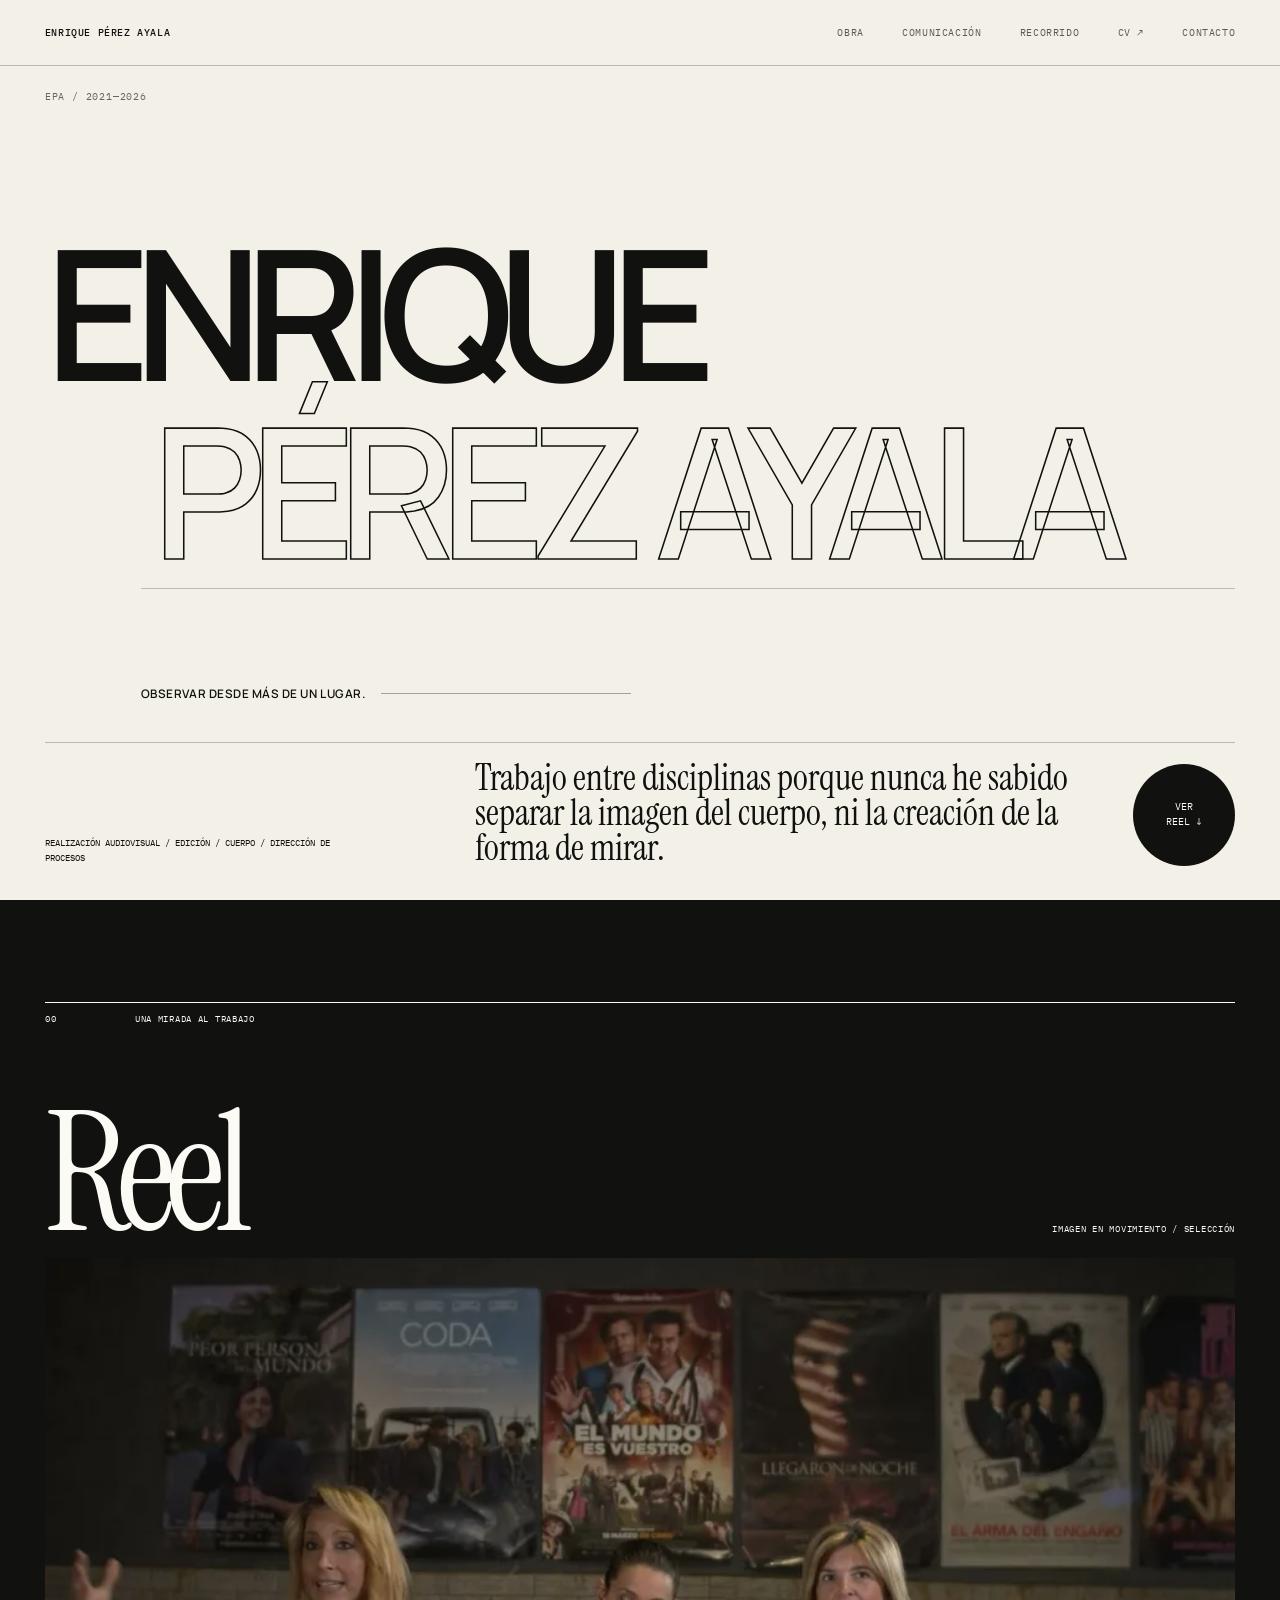
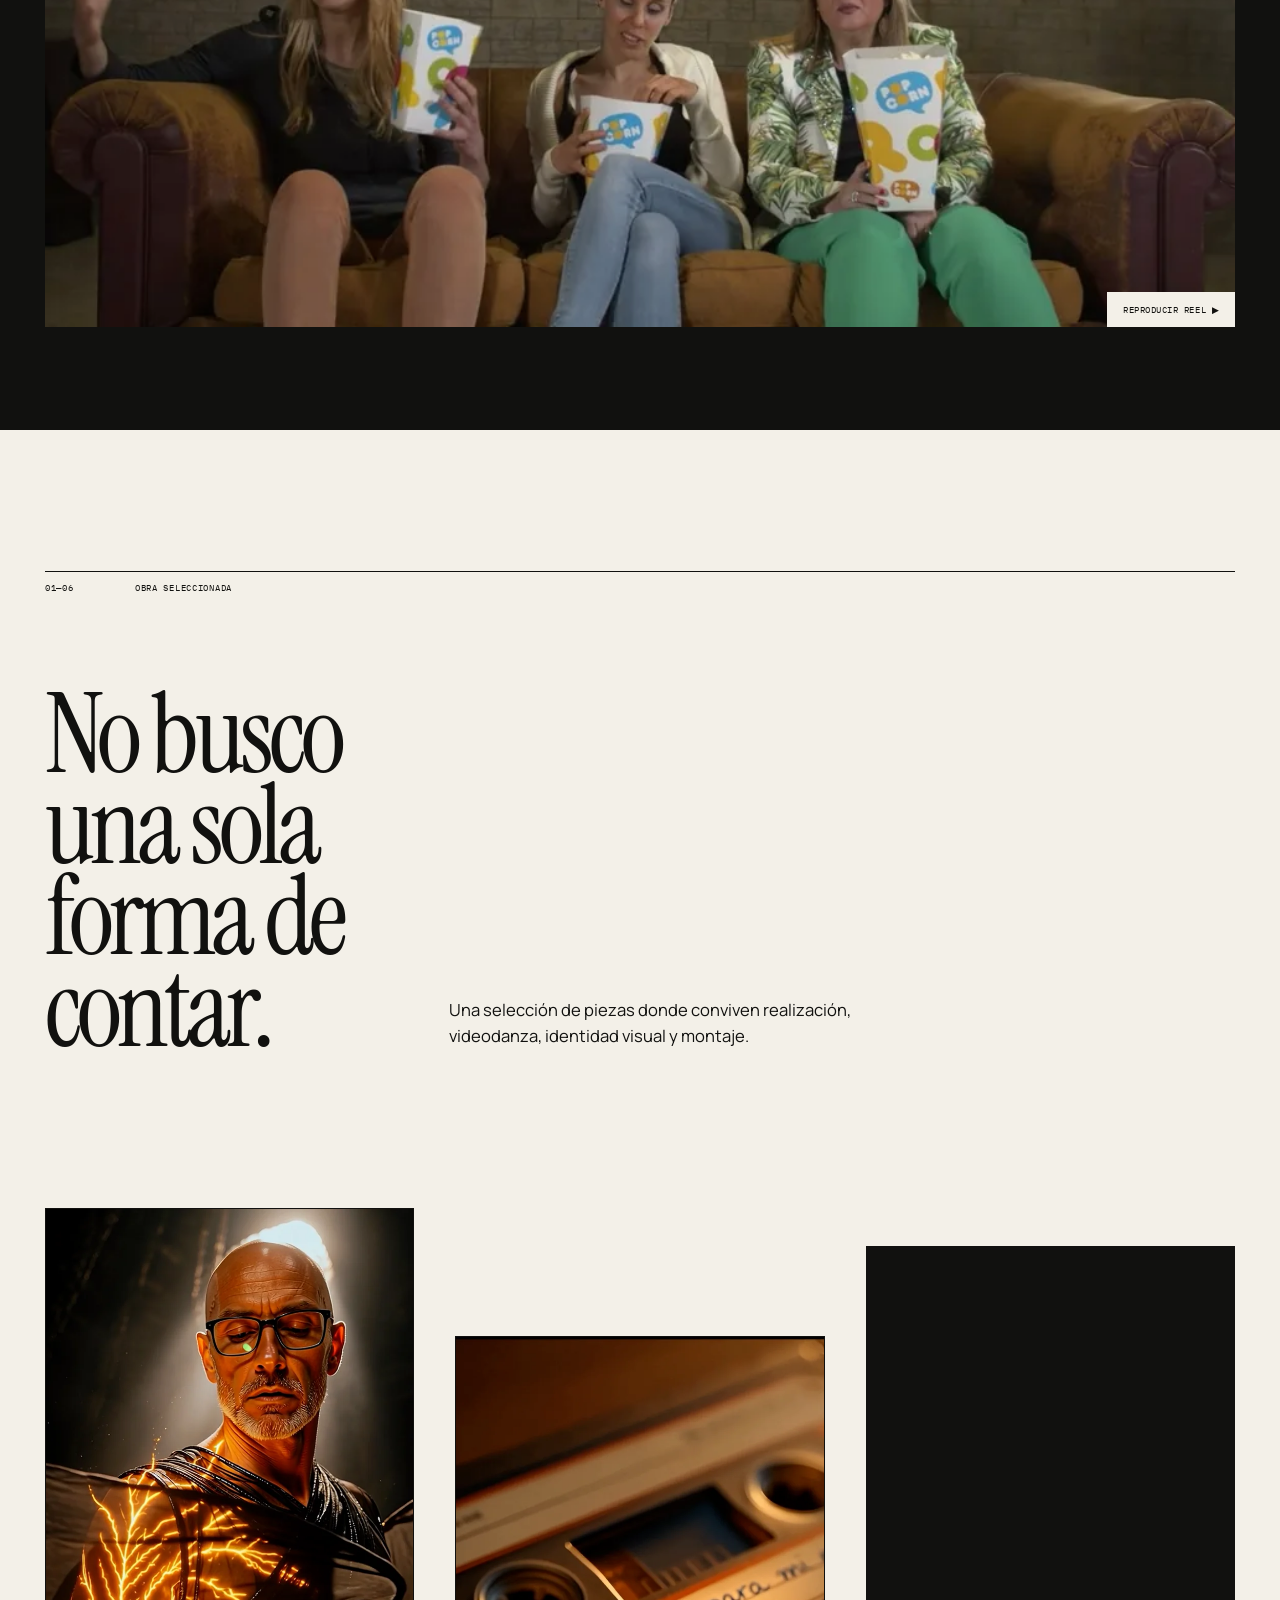
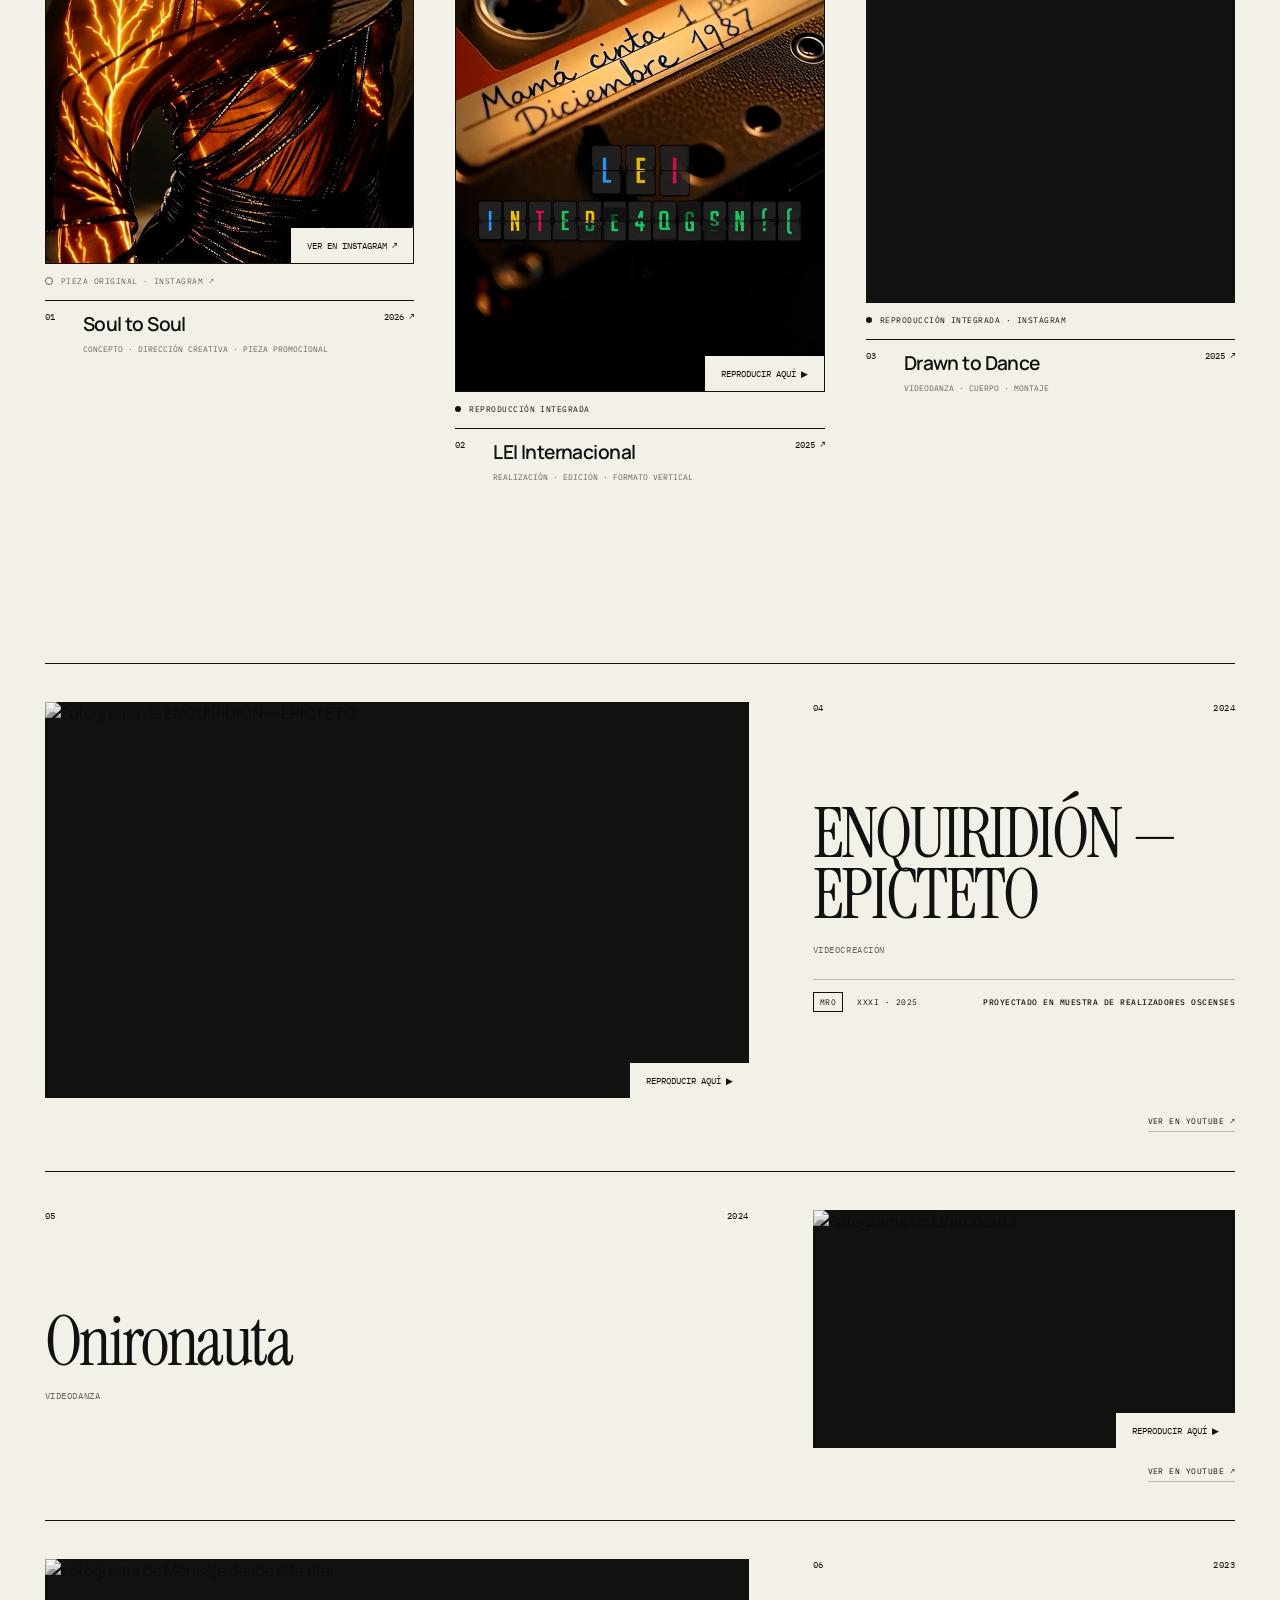
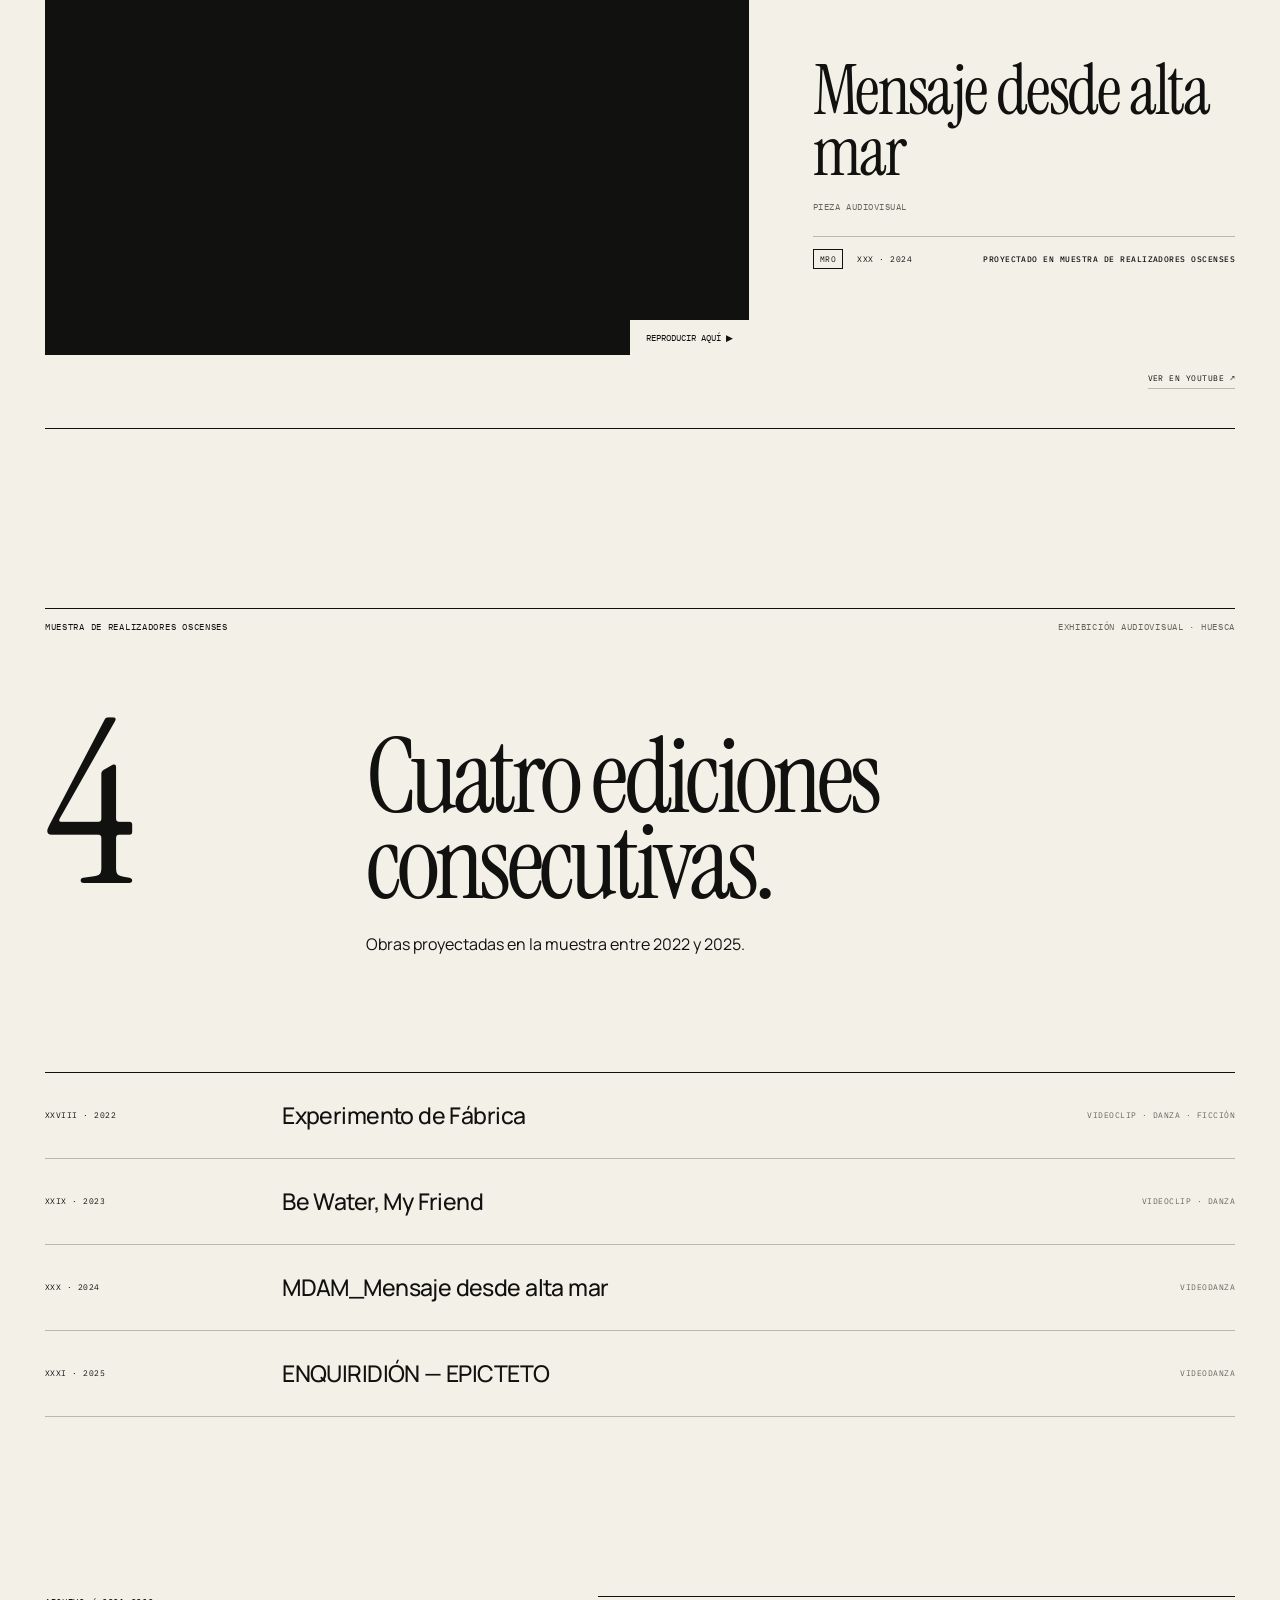
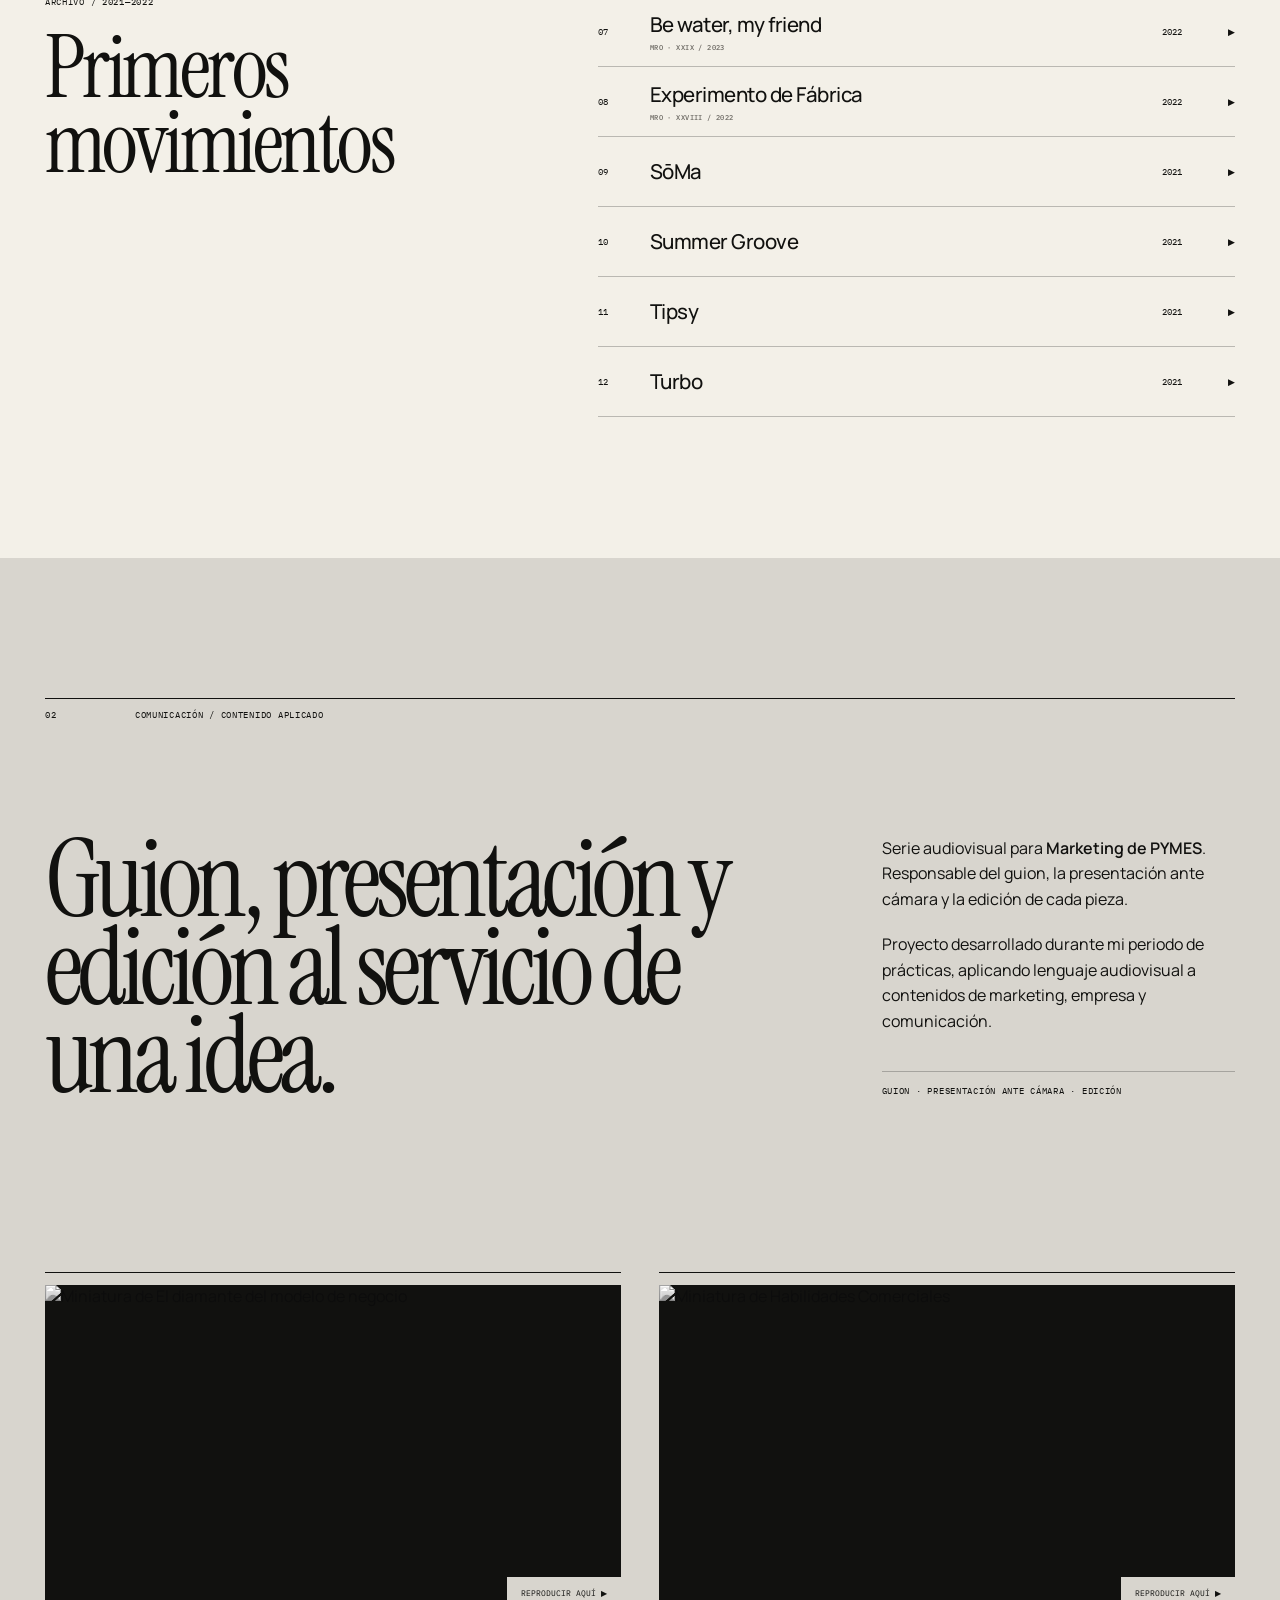
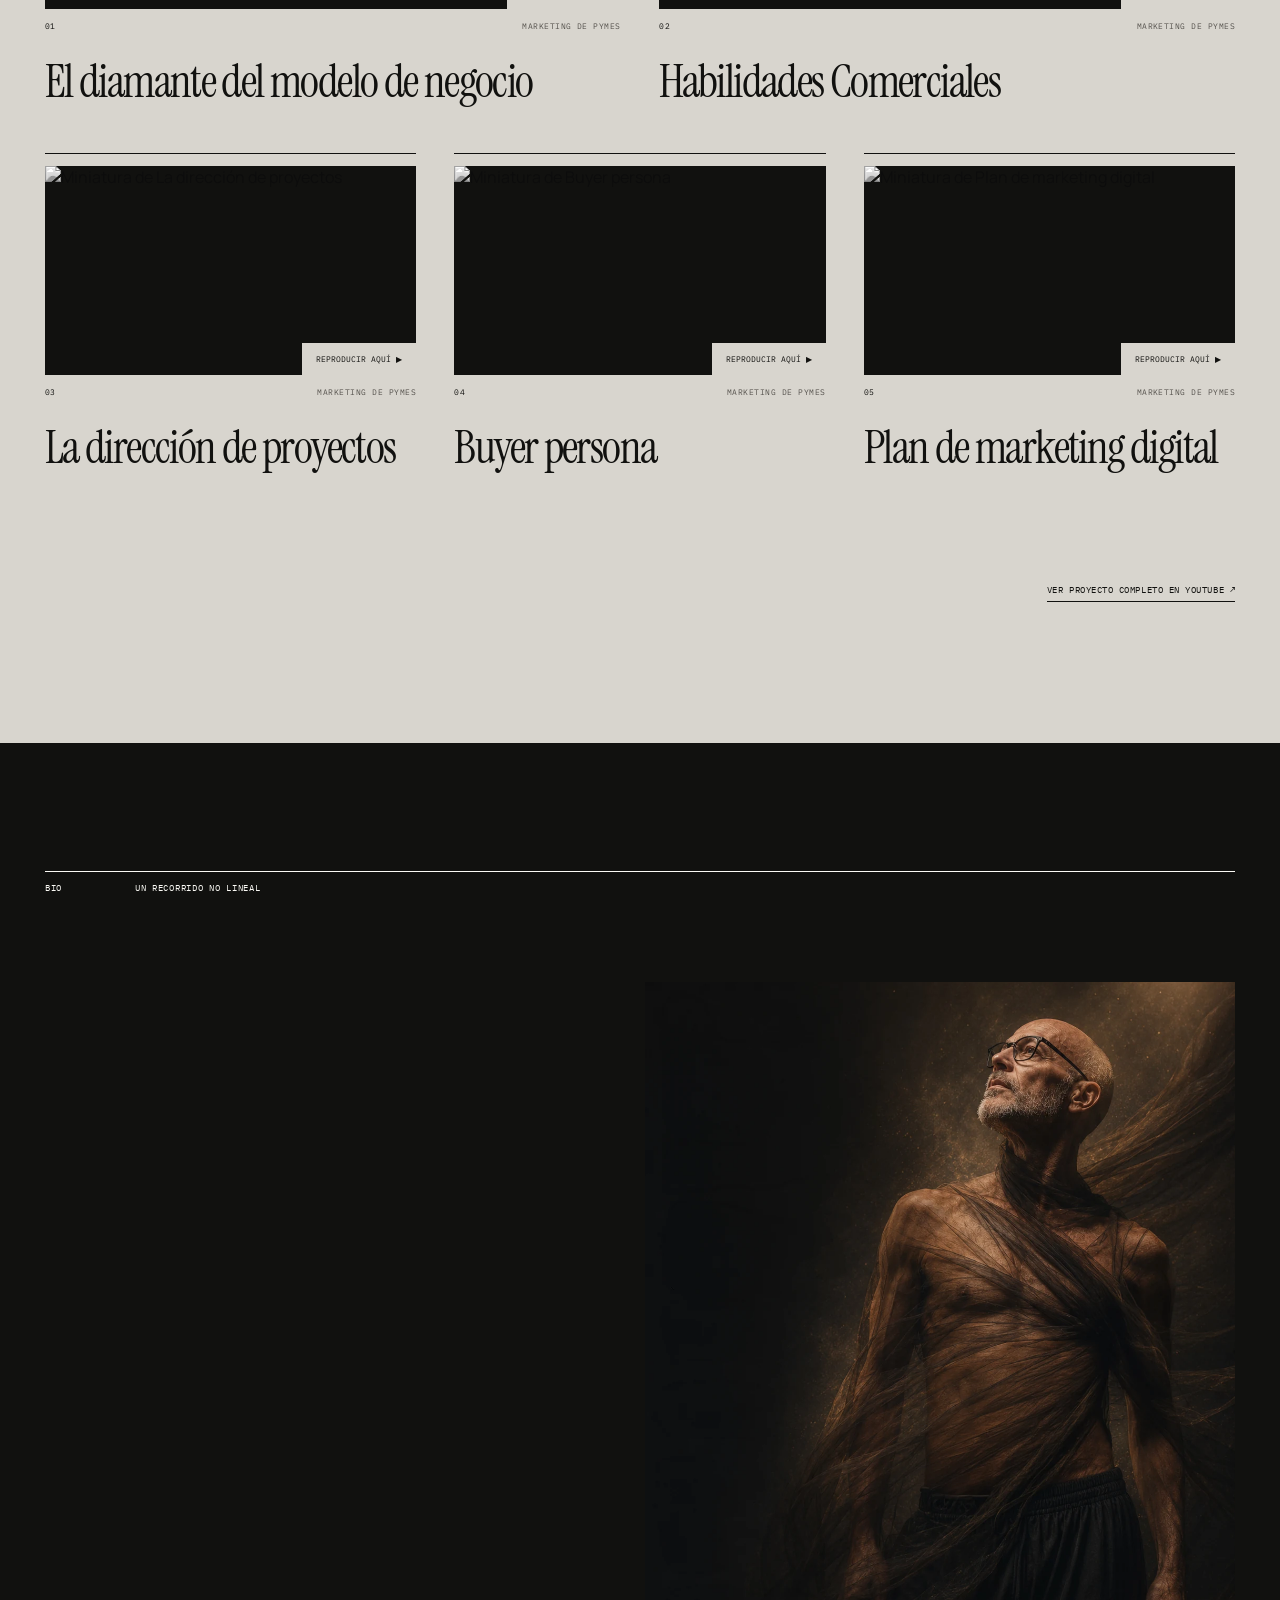
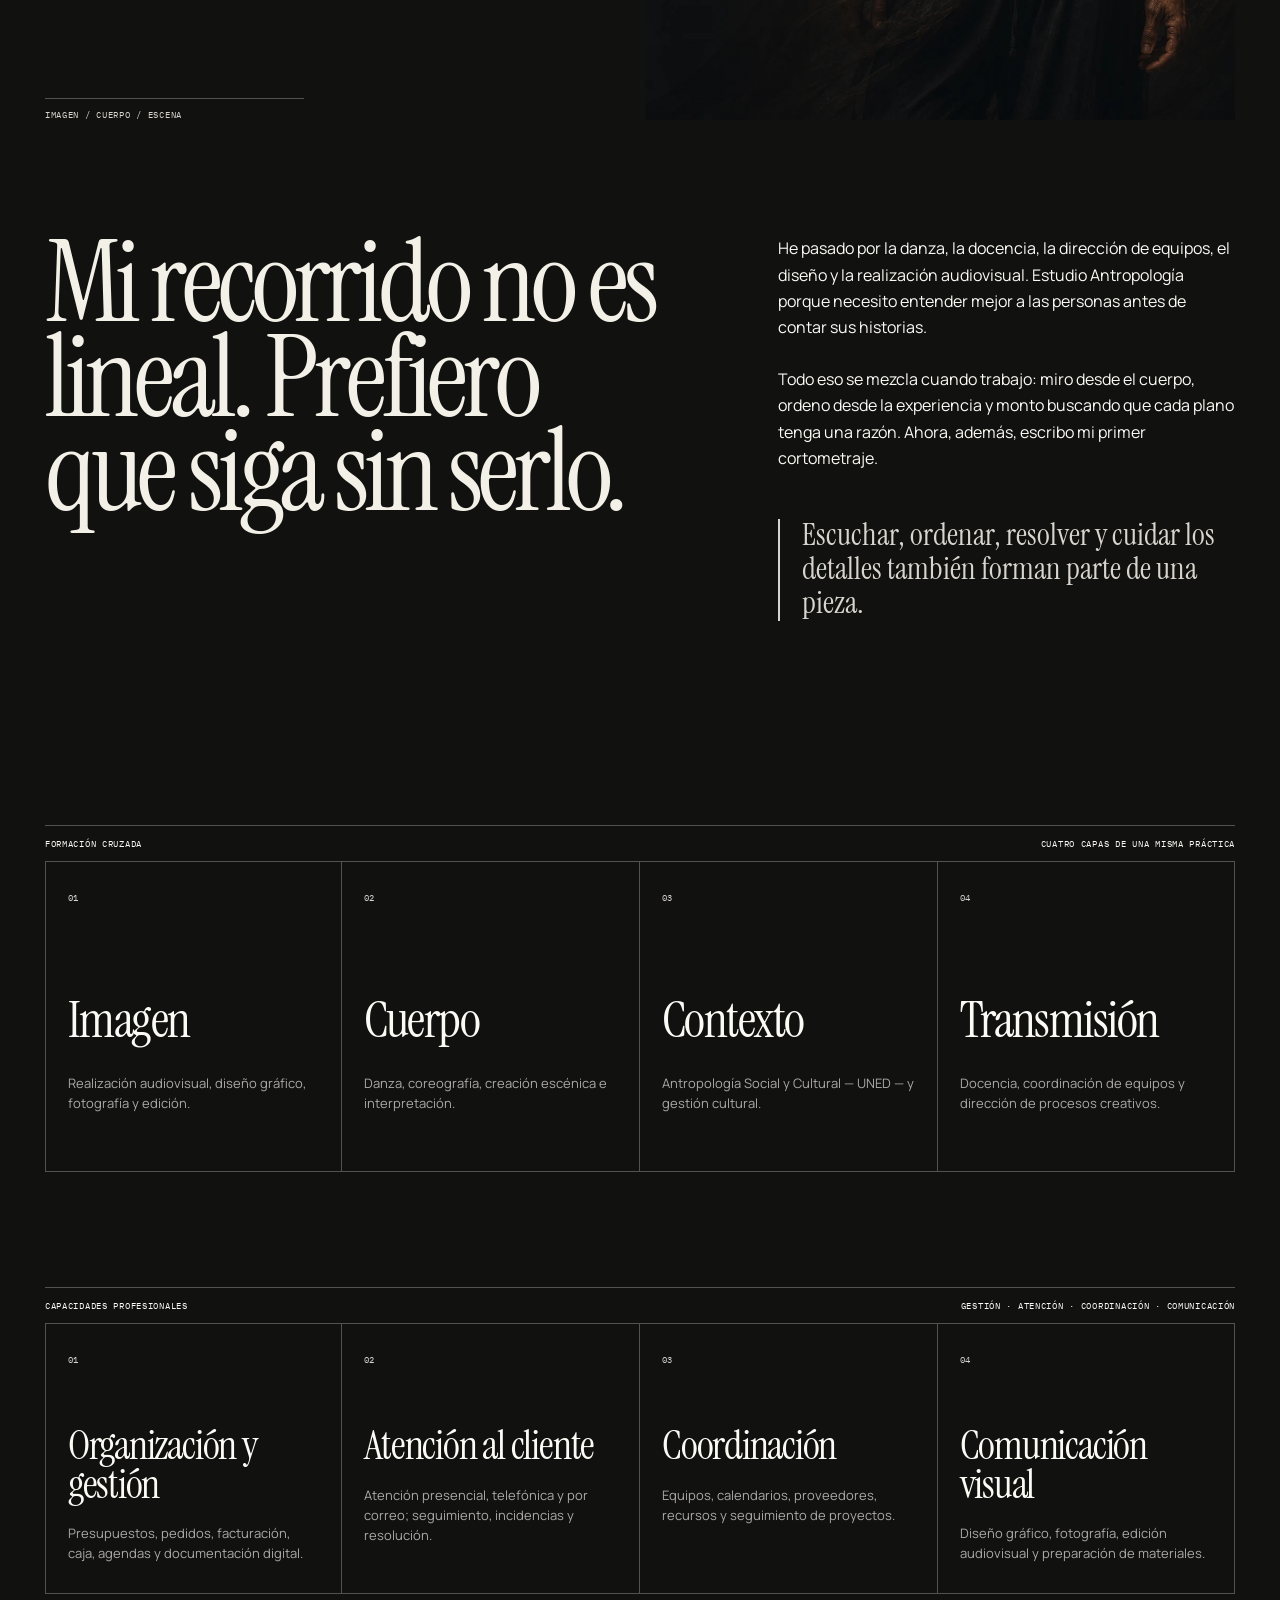
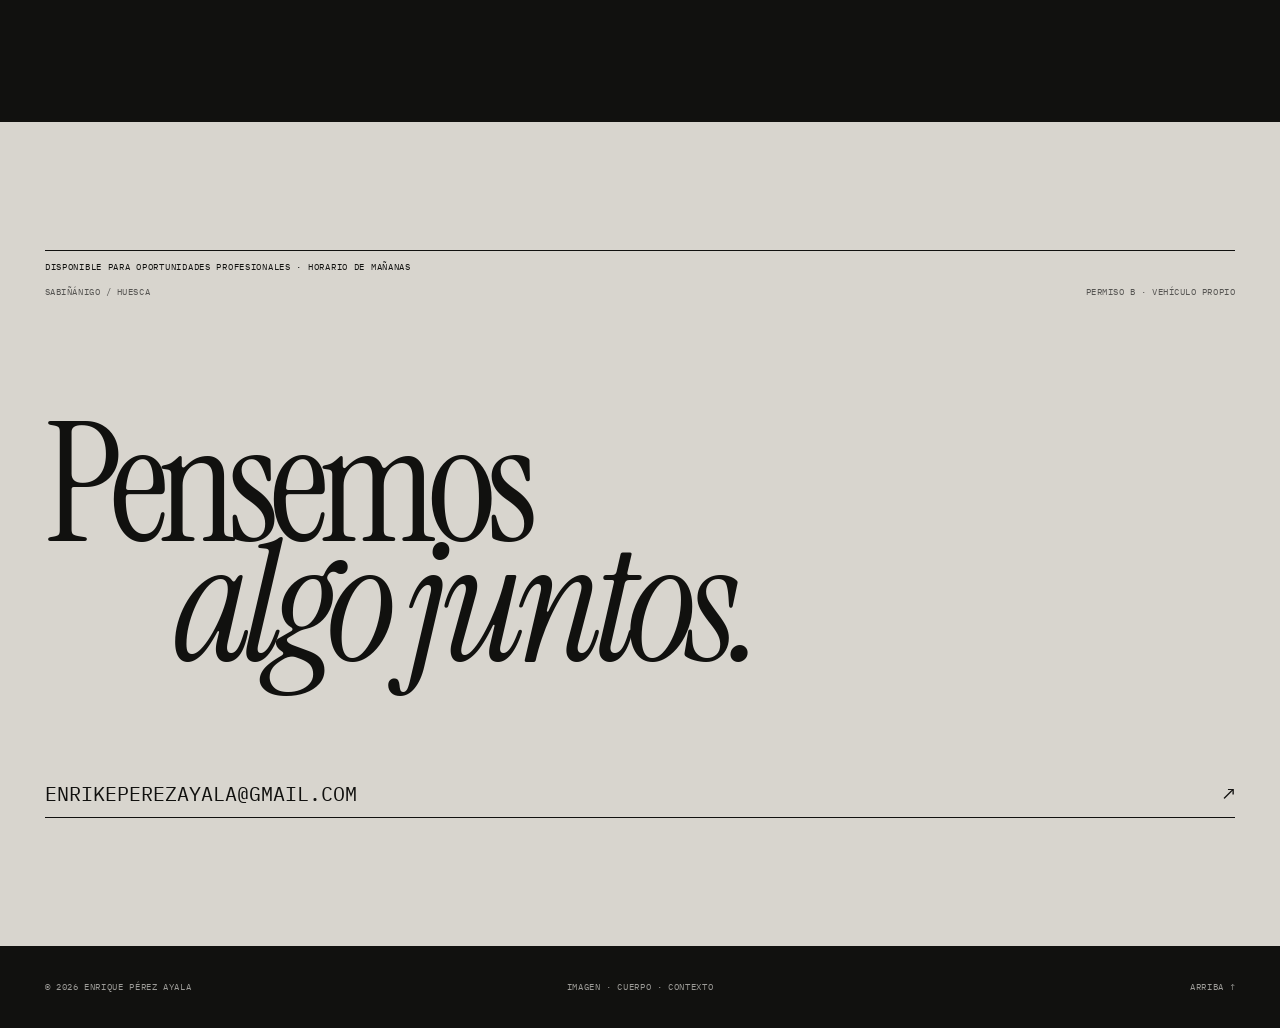
==== commit d9dccc61: "Añadir portada local del Reel" ====
--- a/index.html
+++ b/index.html
@@ -145,12 +145,12 @@
             aria-label="Reproducir reel audiovisual de Enrique Pérez Ayala"
           >
             <img
-              src="https://i.ytimg.com/vi/6gHan2y4JMU/maxresdefault.jpg"
+              src="reel-portada.webp"
               alt="Fotograma del reel audiovisual de Enrique Pérez Ayala"
               loading="lazy"
               decoding="async"
-              width="1280"
-              height="720"
+              width="960"
+              height="540"
             />
             <span class="reel-facade-play">Reproducir reel ▶</span>
           </button>
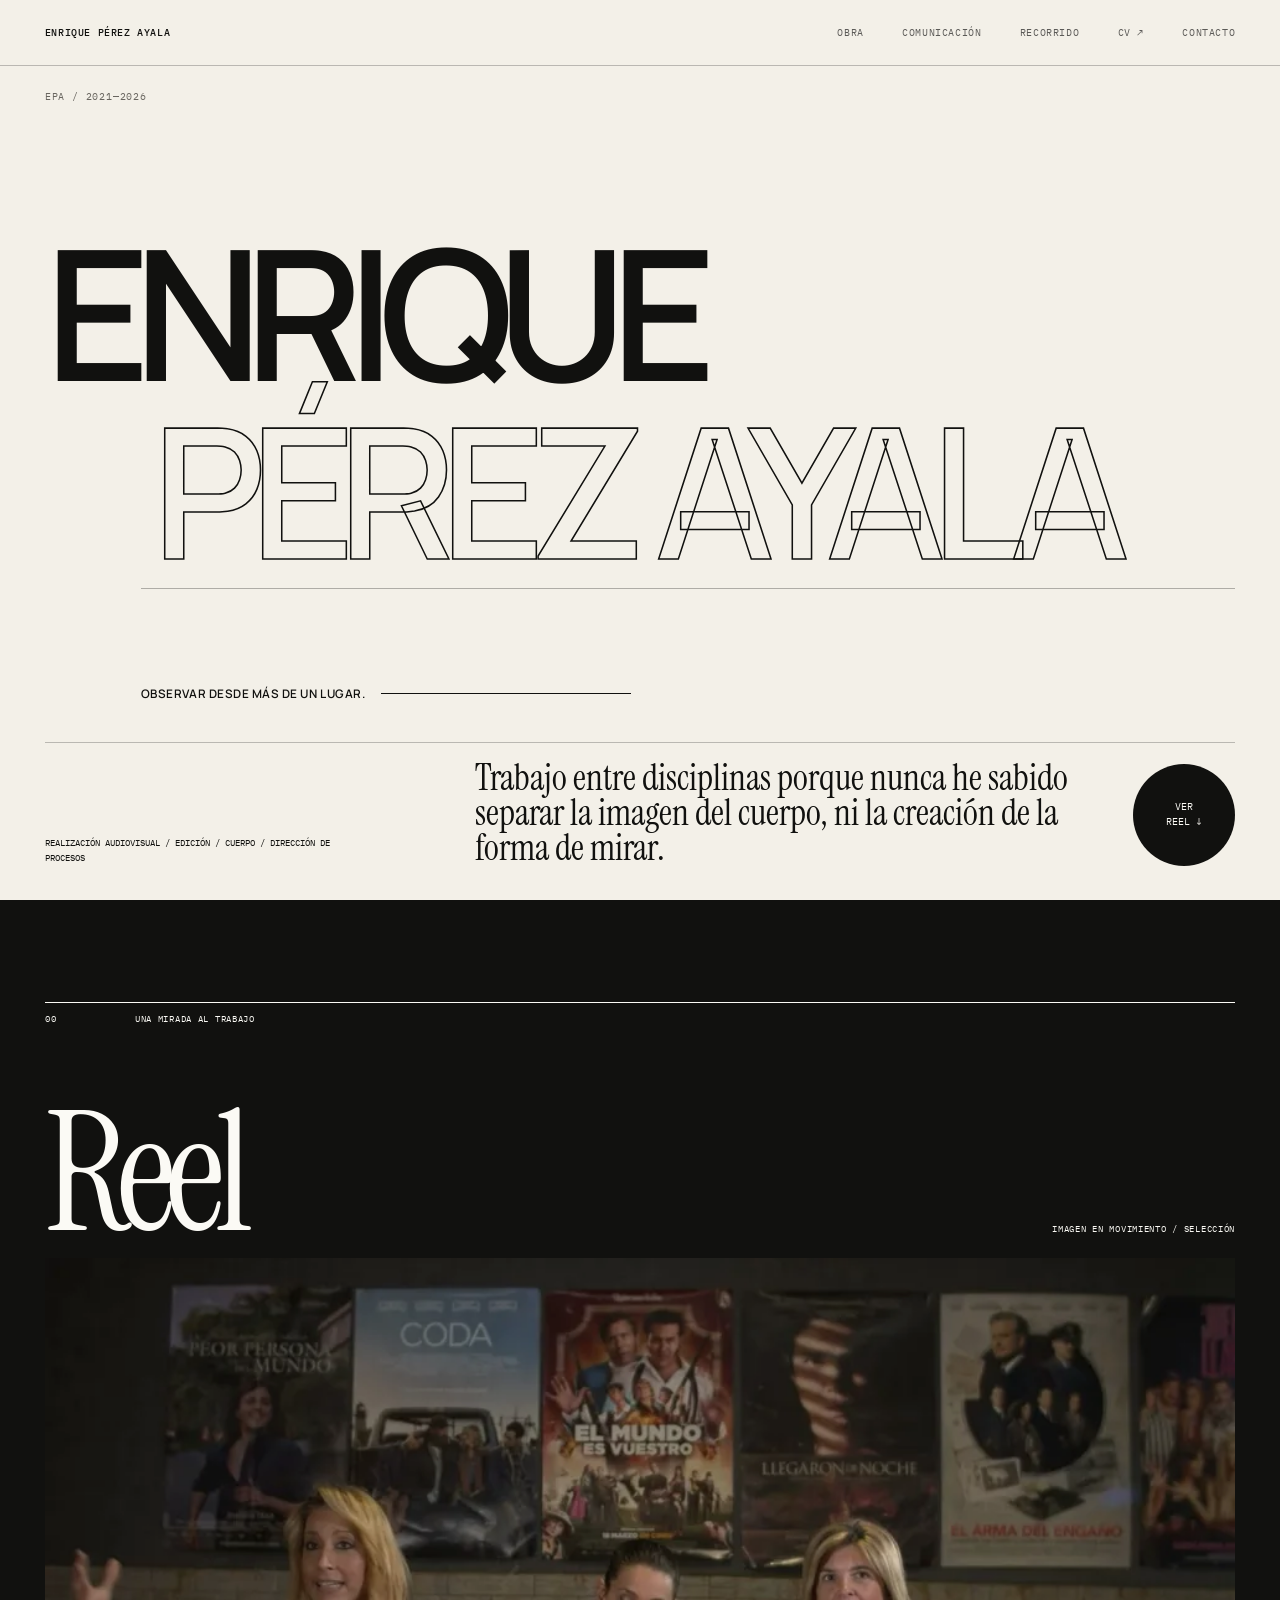
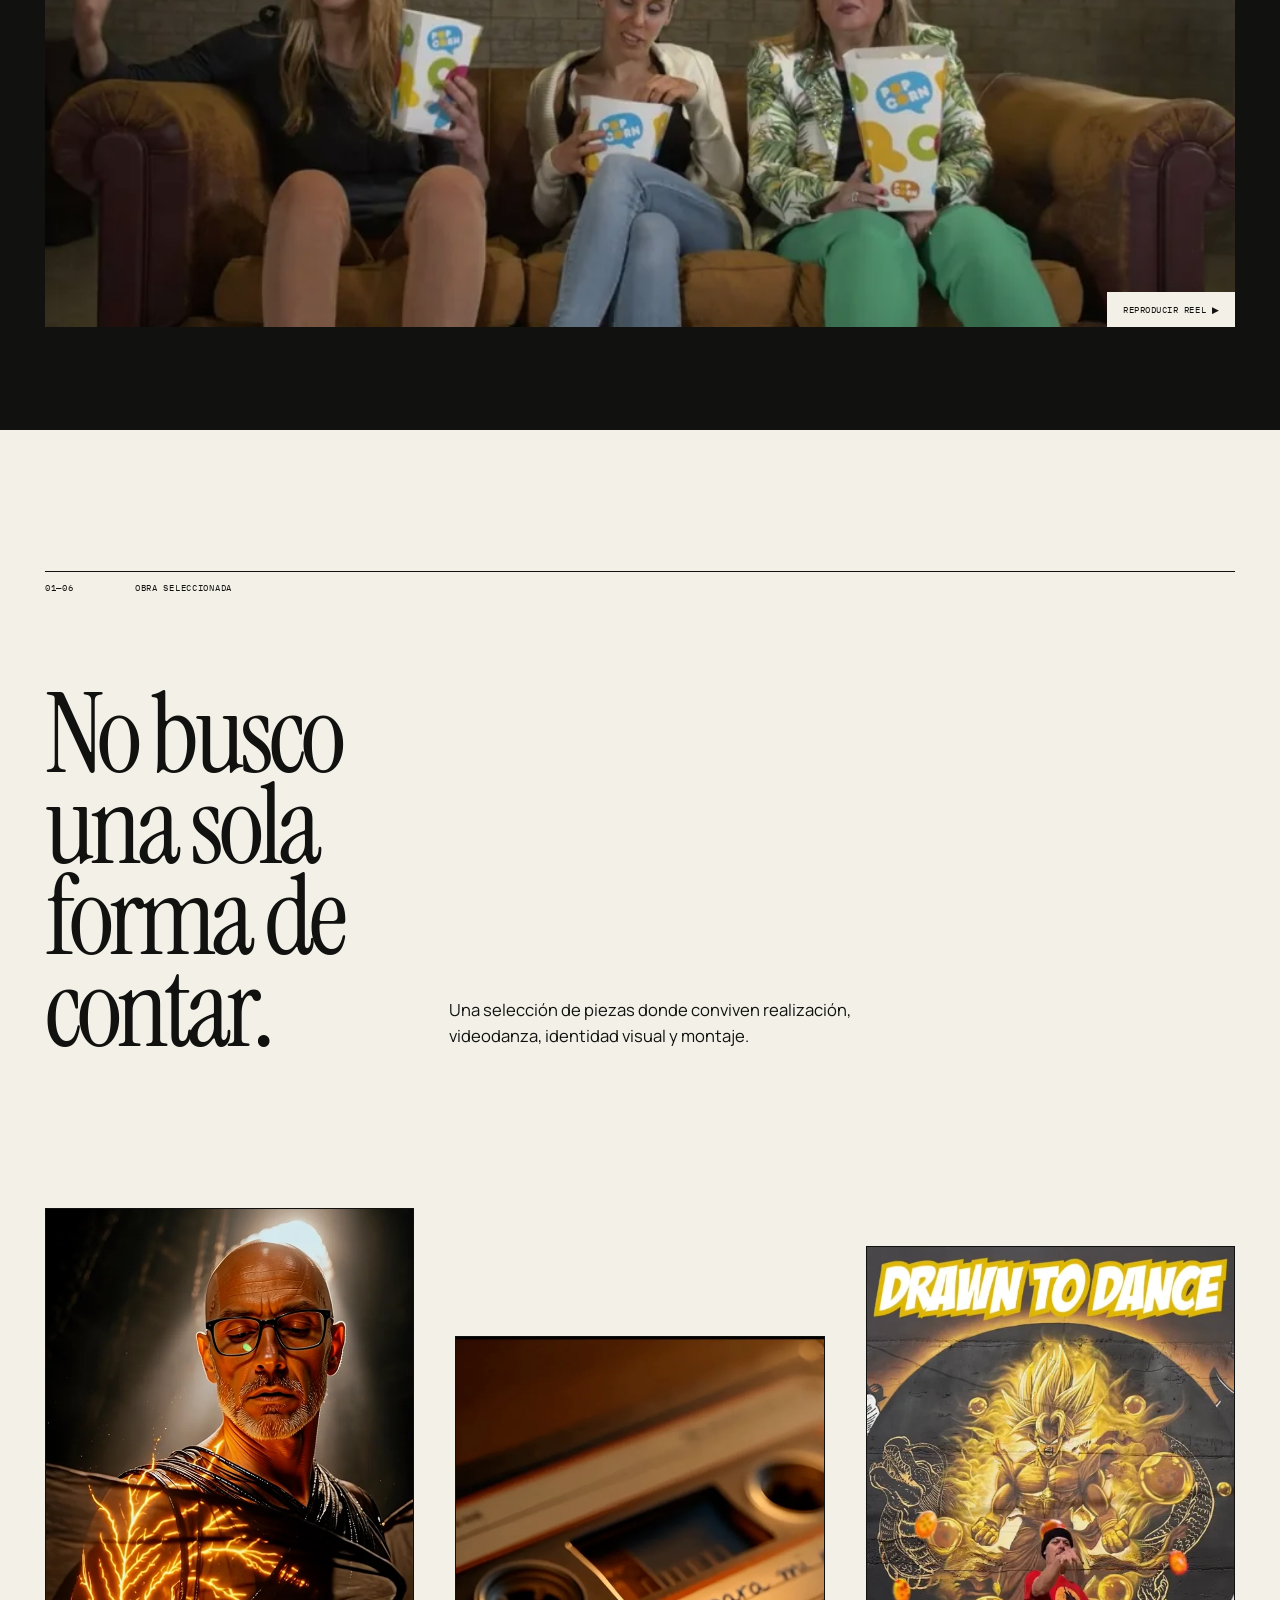
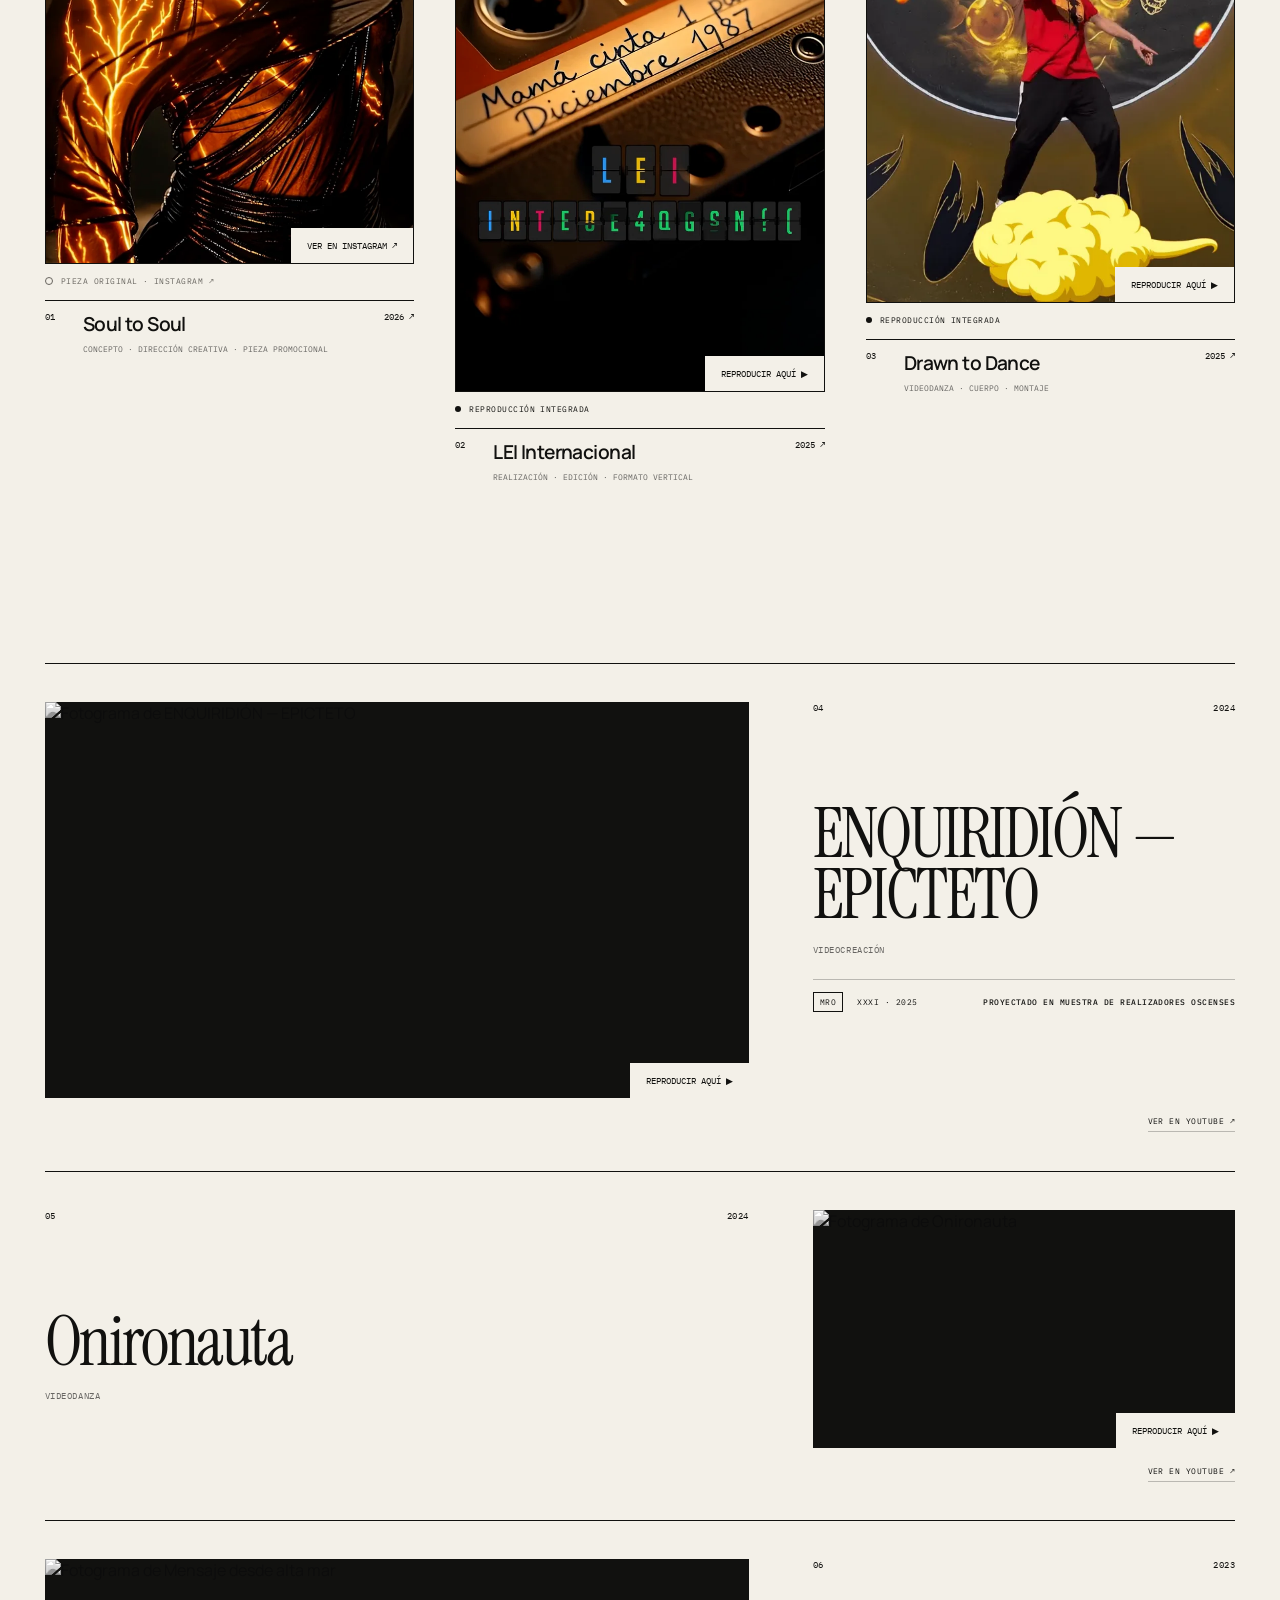
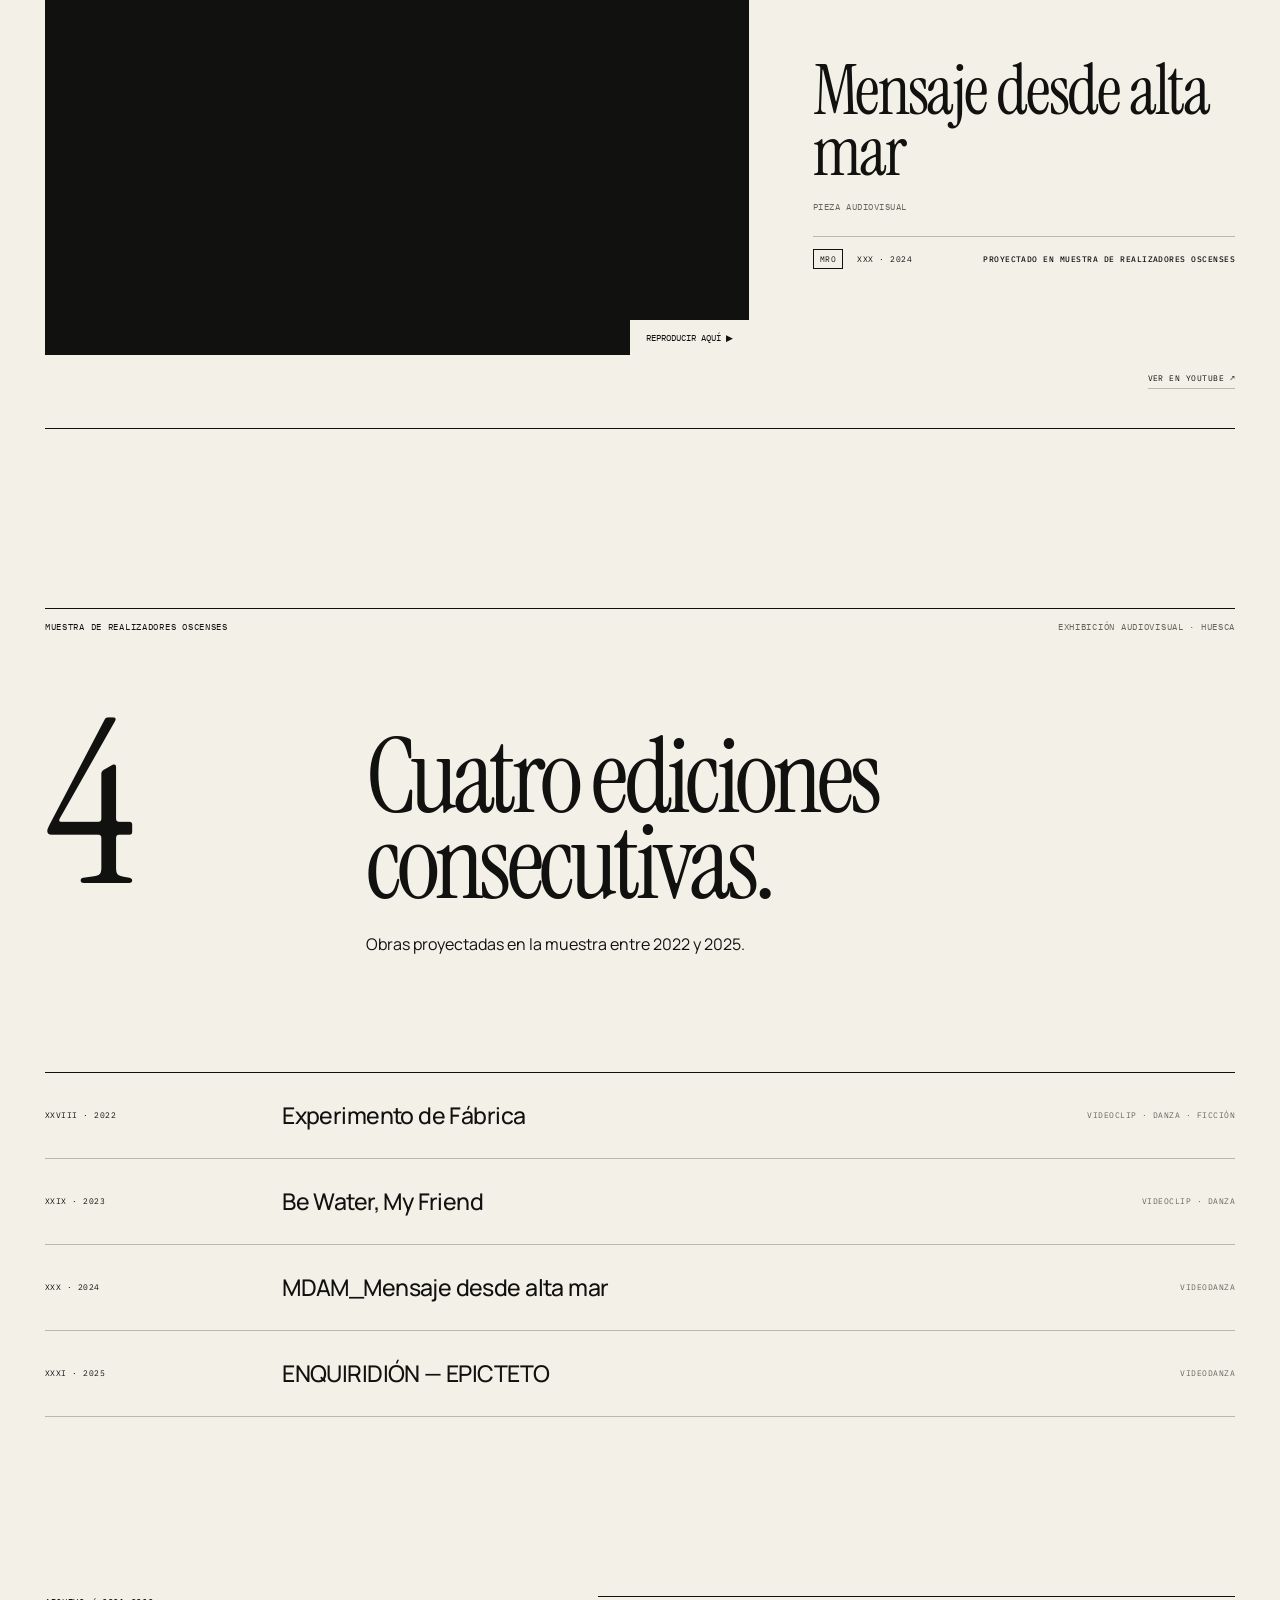
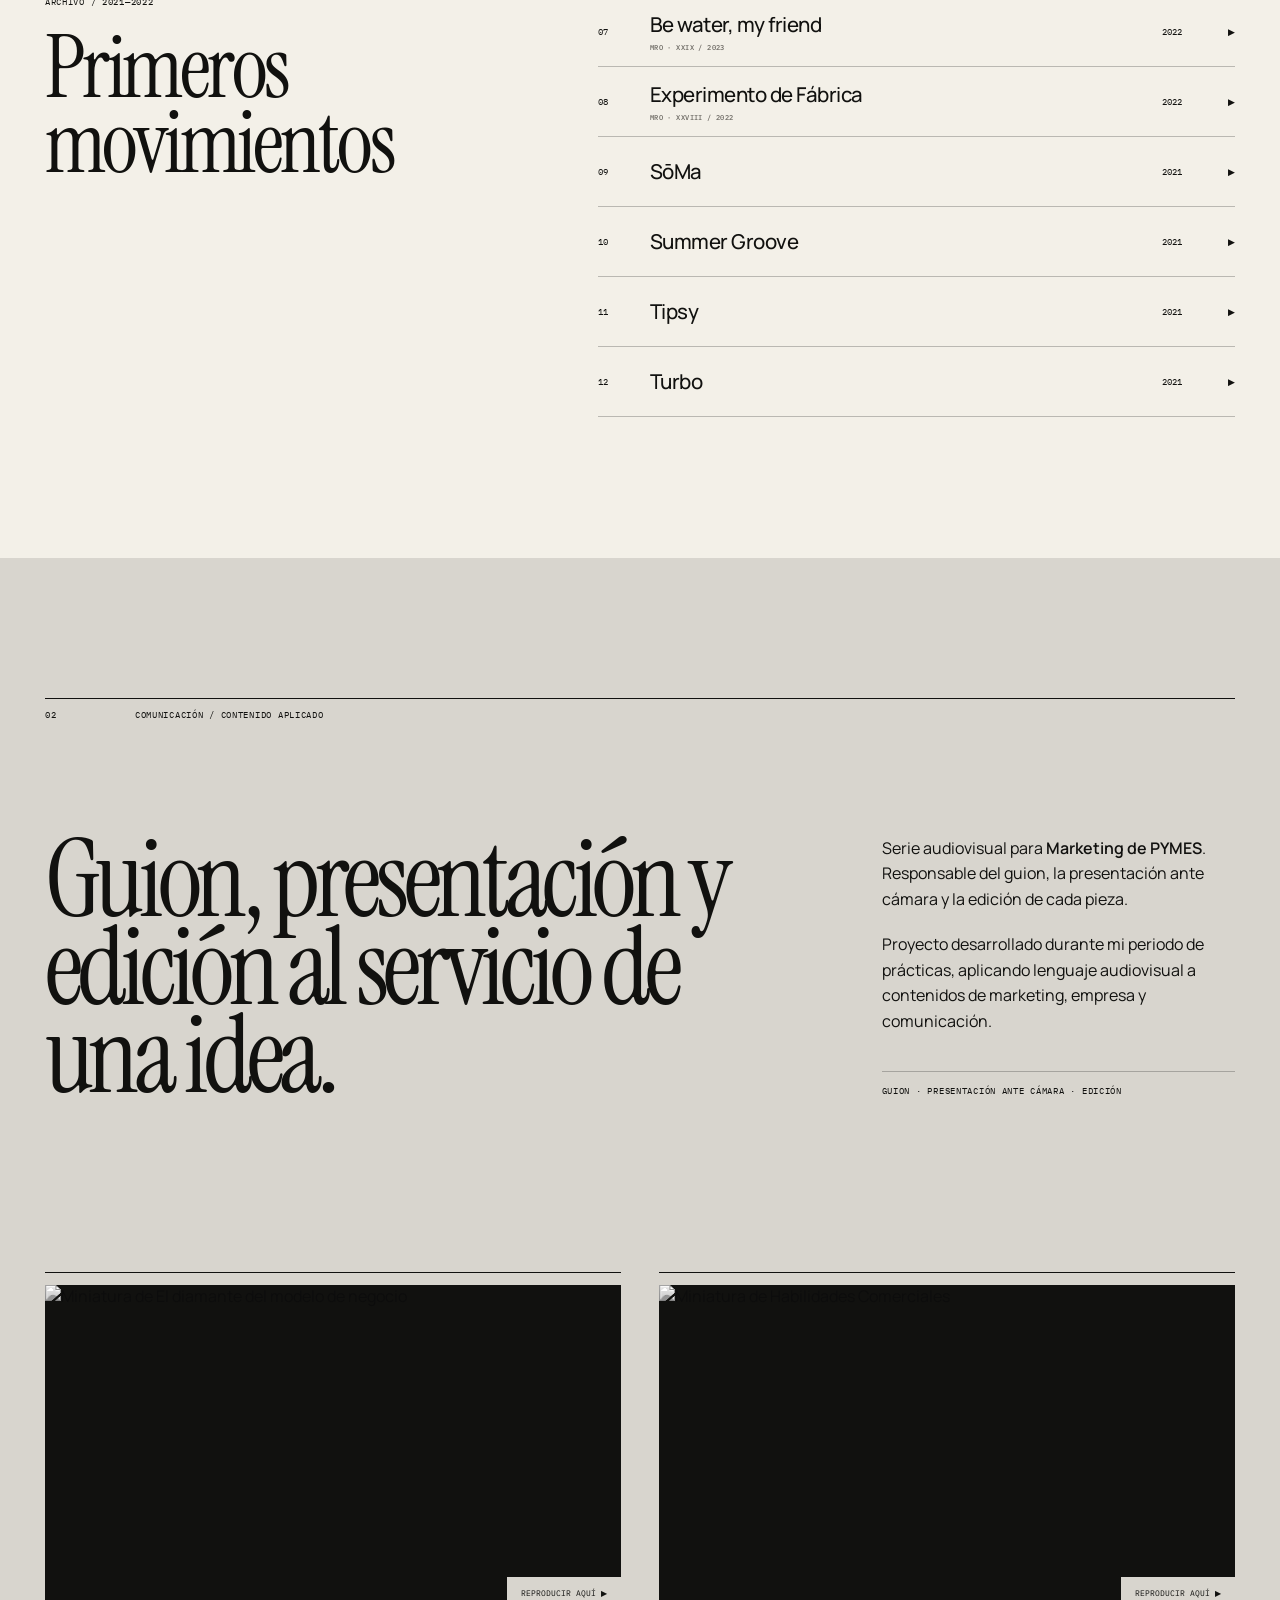
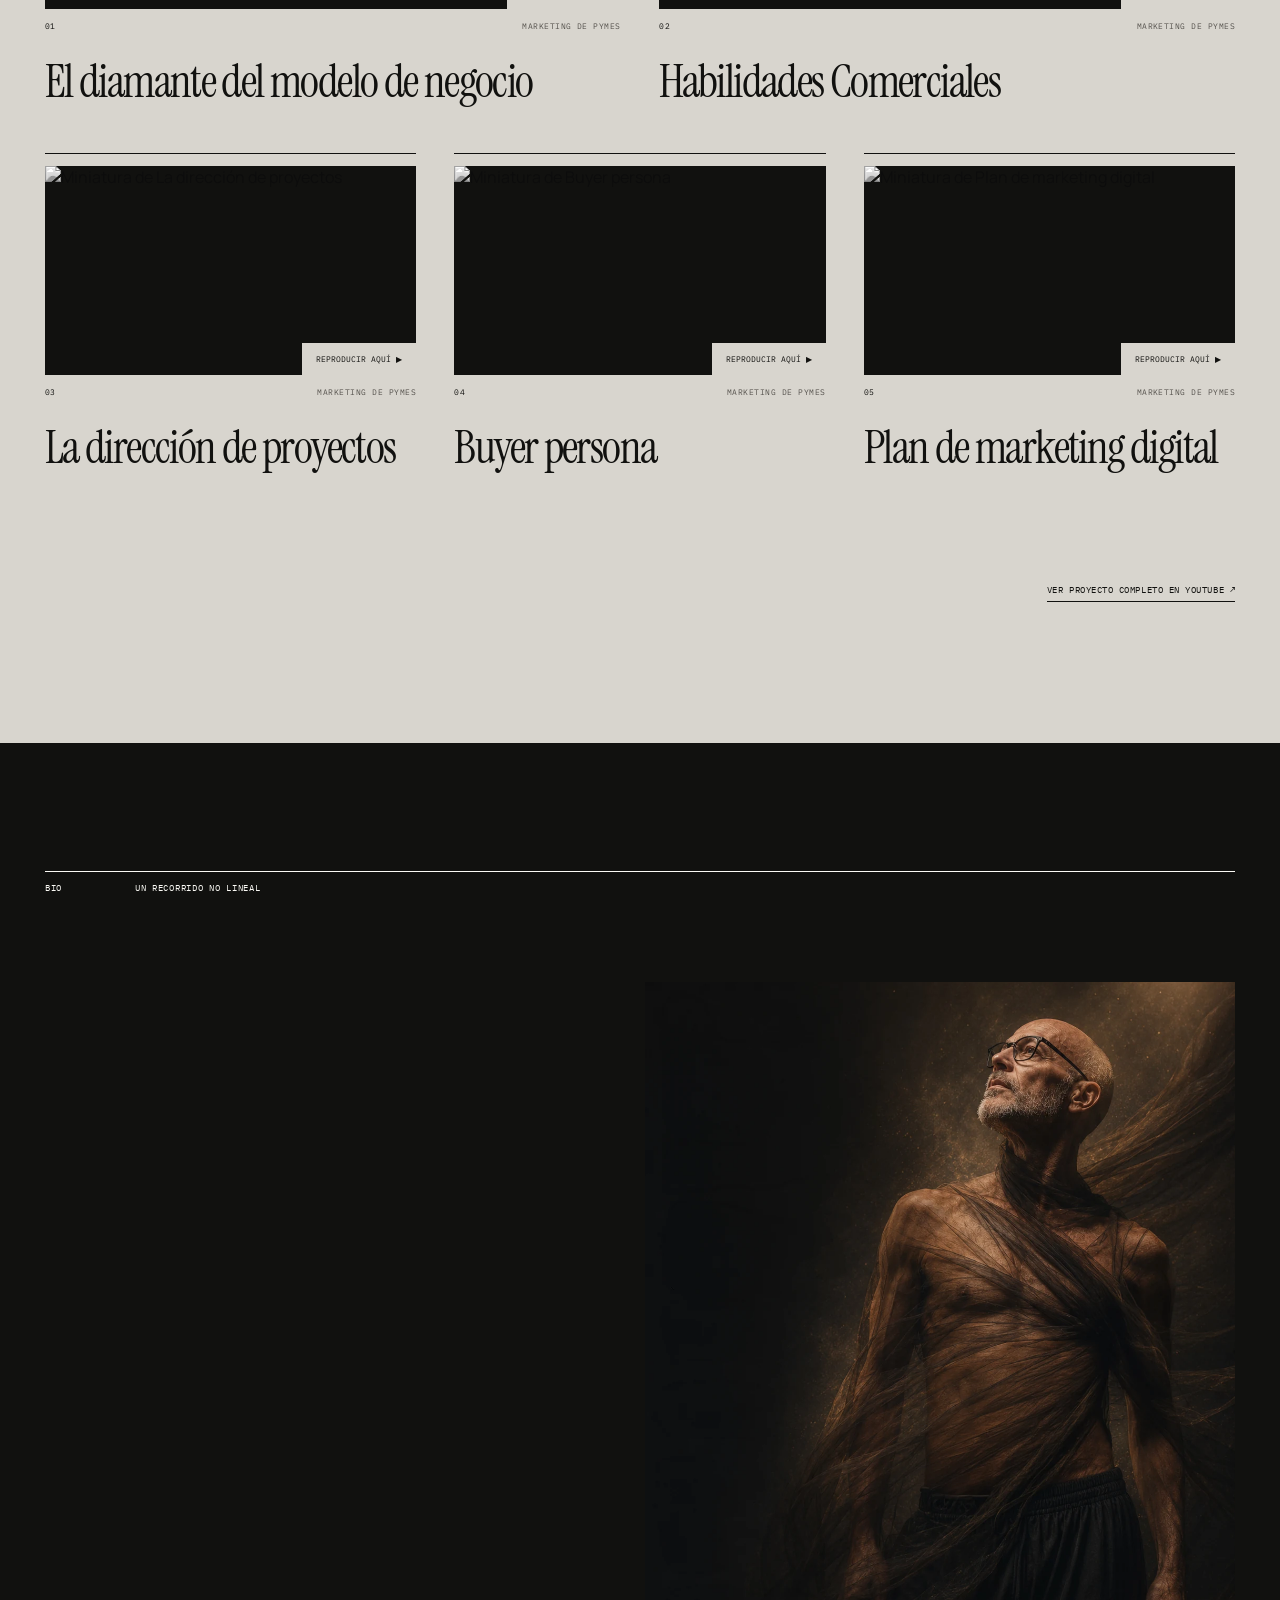
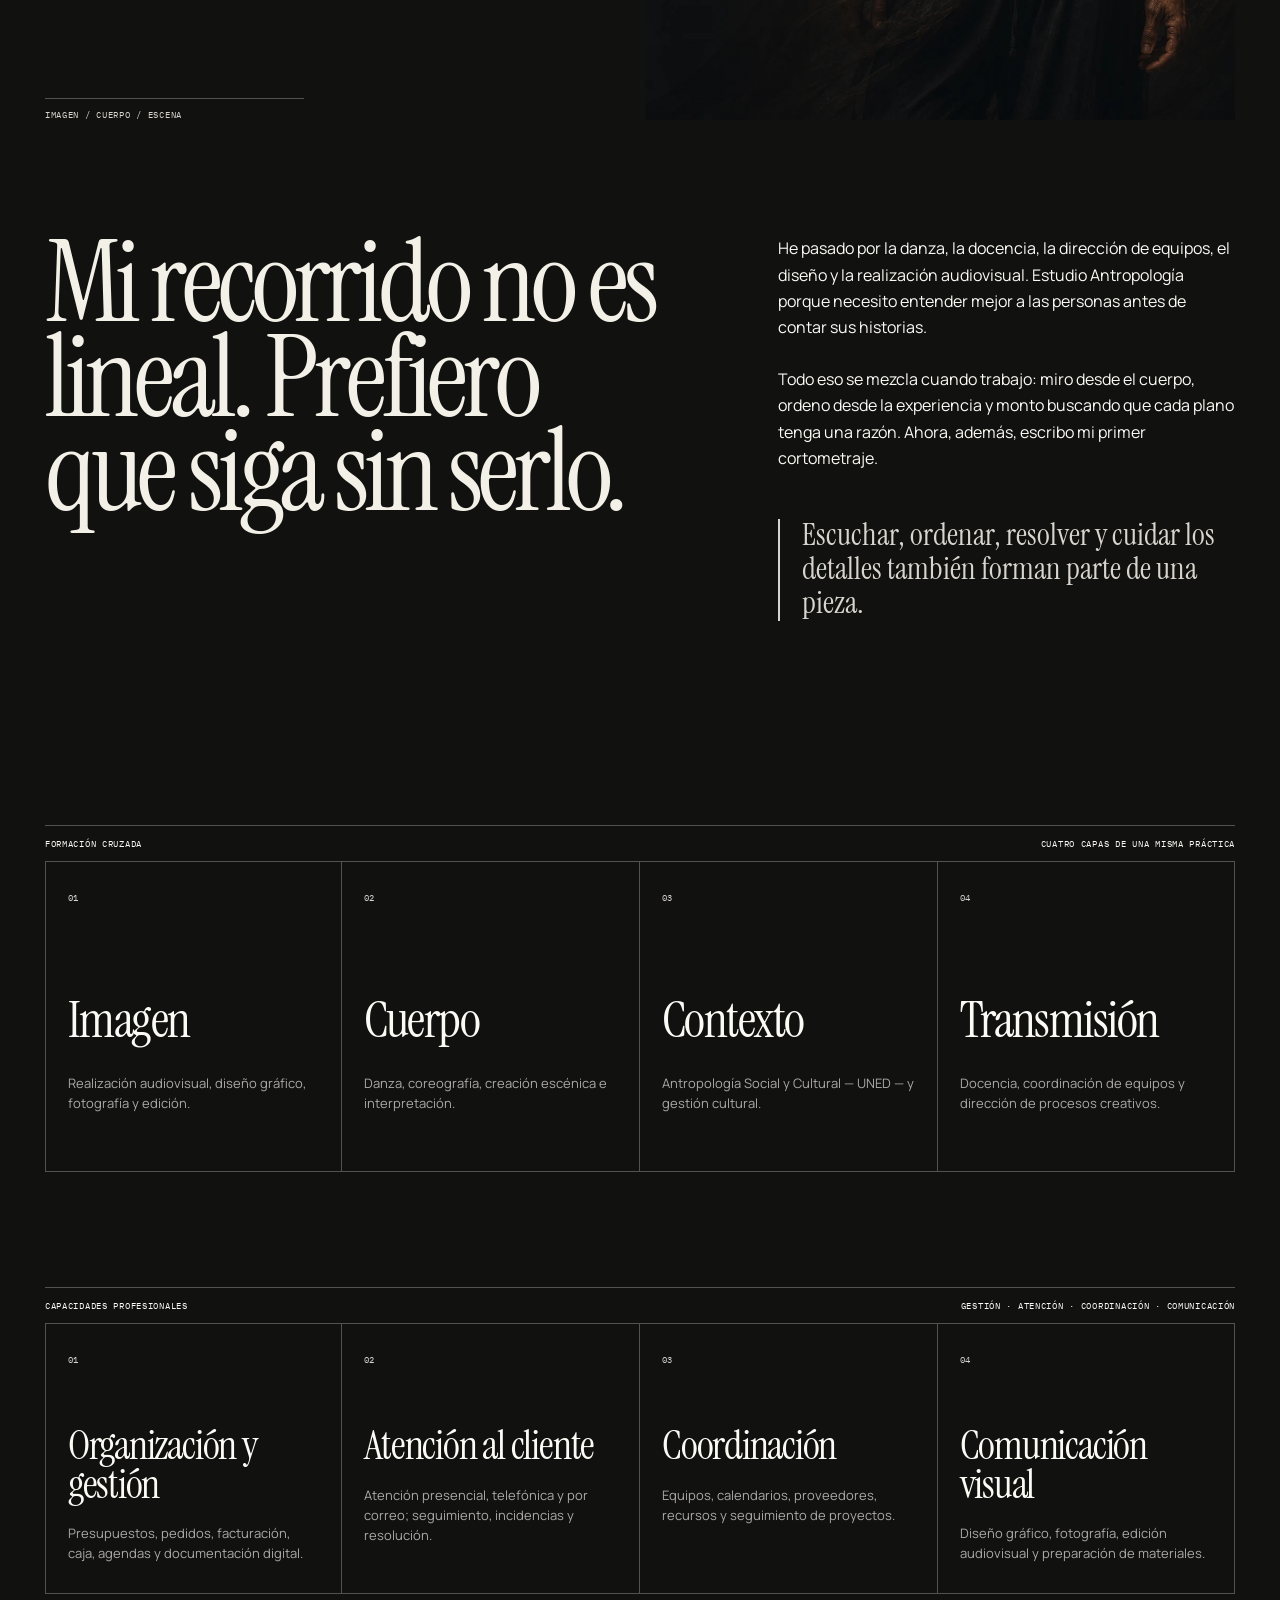
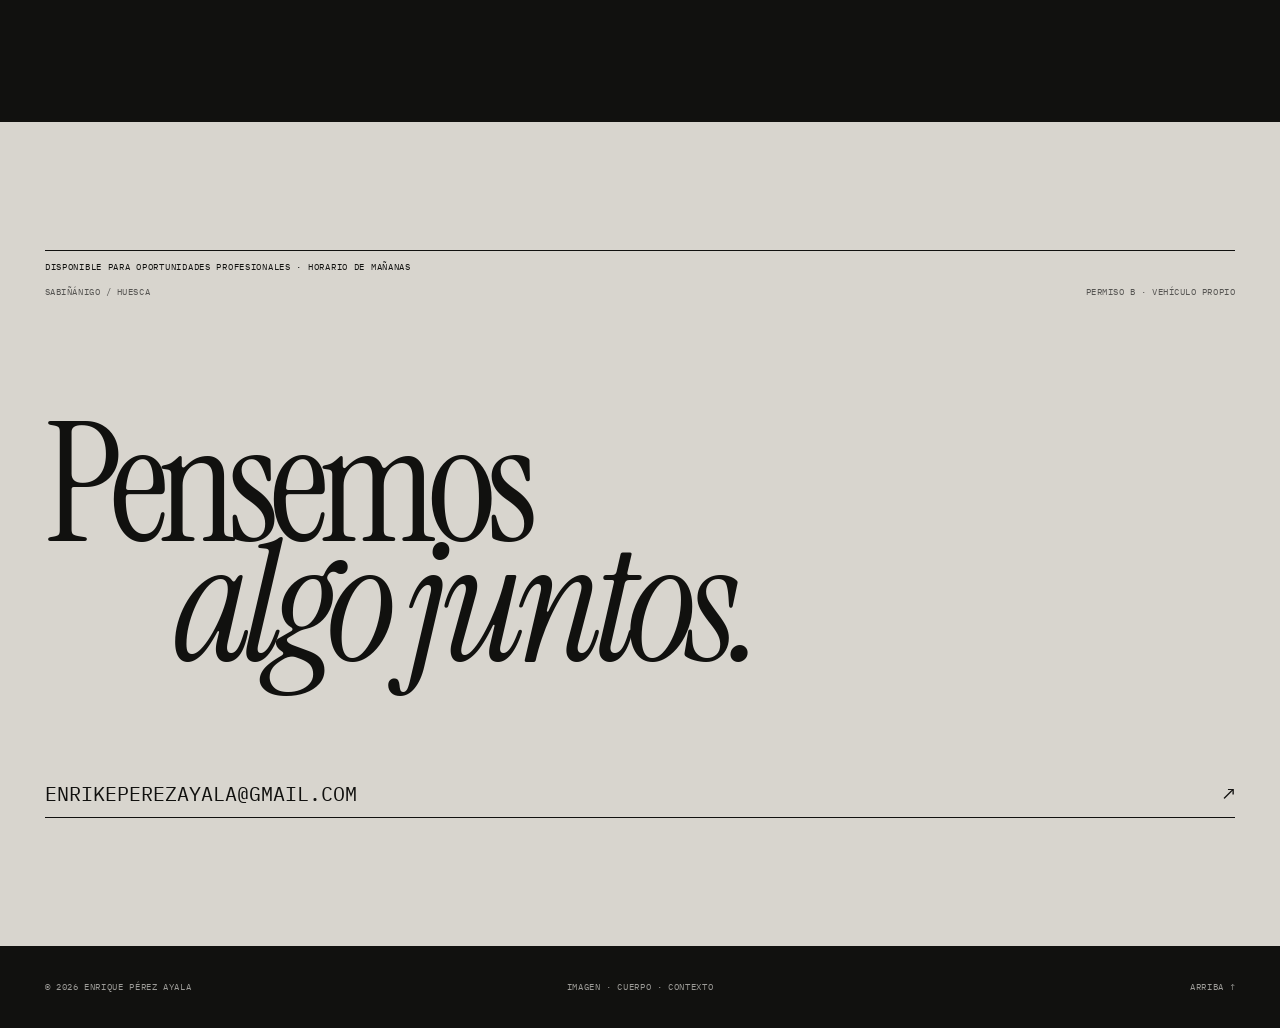
==== commit 786c9849: "Optimizar Drawn to Dance" ====
--- a/index.html
+++ b/index.html
@@ -250,14 +250,26 @@
 
           <article class="vertical-work">
             <div class="instagram-frame">
-              <iframe
-                src="https://www.instagram.com/reel/DIjzrNTt5Rt/embed/"
-                title="Drawn to Dance, 2025"
-                loading="lazy"
-                allow="autoplay; encrypted-media; picture-in-picture"
-              ></iframe>
+              <button
+                class="instagram-video-trigger"
+                type="button"
+                data-instagram-embed="https://www.instagram.com/reel/DIjzrNTt5Rt/embed/"
+                data-video-title="Drawn to Dance"
+                aria-label="Reproducir Drawn to Dance dentro de la página"
+              >
+                <img
+                  class="instagram-cover"
+                  src="drawn-to-dance.webp"
+                  alt="Portada de Drawn to Dance"
+                  loading="lazy"
+                  decoding="async"
+                  width="553"
+                  height="982"
+                />
+                <span class="instagram-watch-tag">Reproducir aquí ▶</span>
+              </button>
             </div>
-            <p class="playback-status">Reproducción integrada · Instagram</p>
+            <p class="playback-status">Reproducción integrada</p>
             <a
               class="project-caption"
               href="https://www.instagram.com/reel/DIjzrNTt5Rt/"
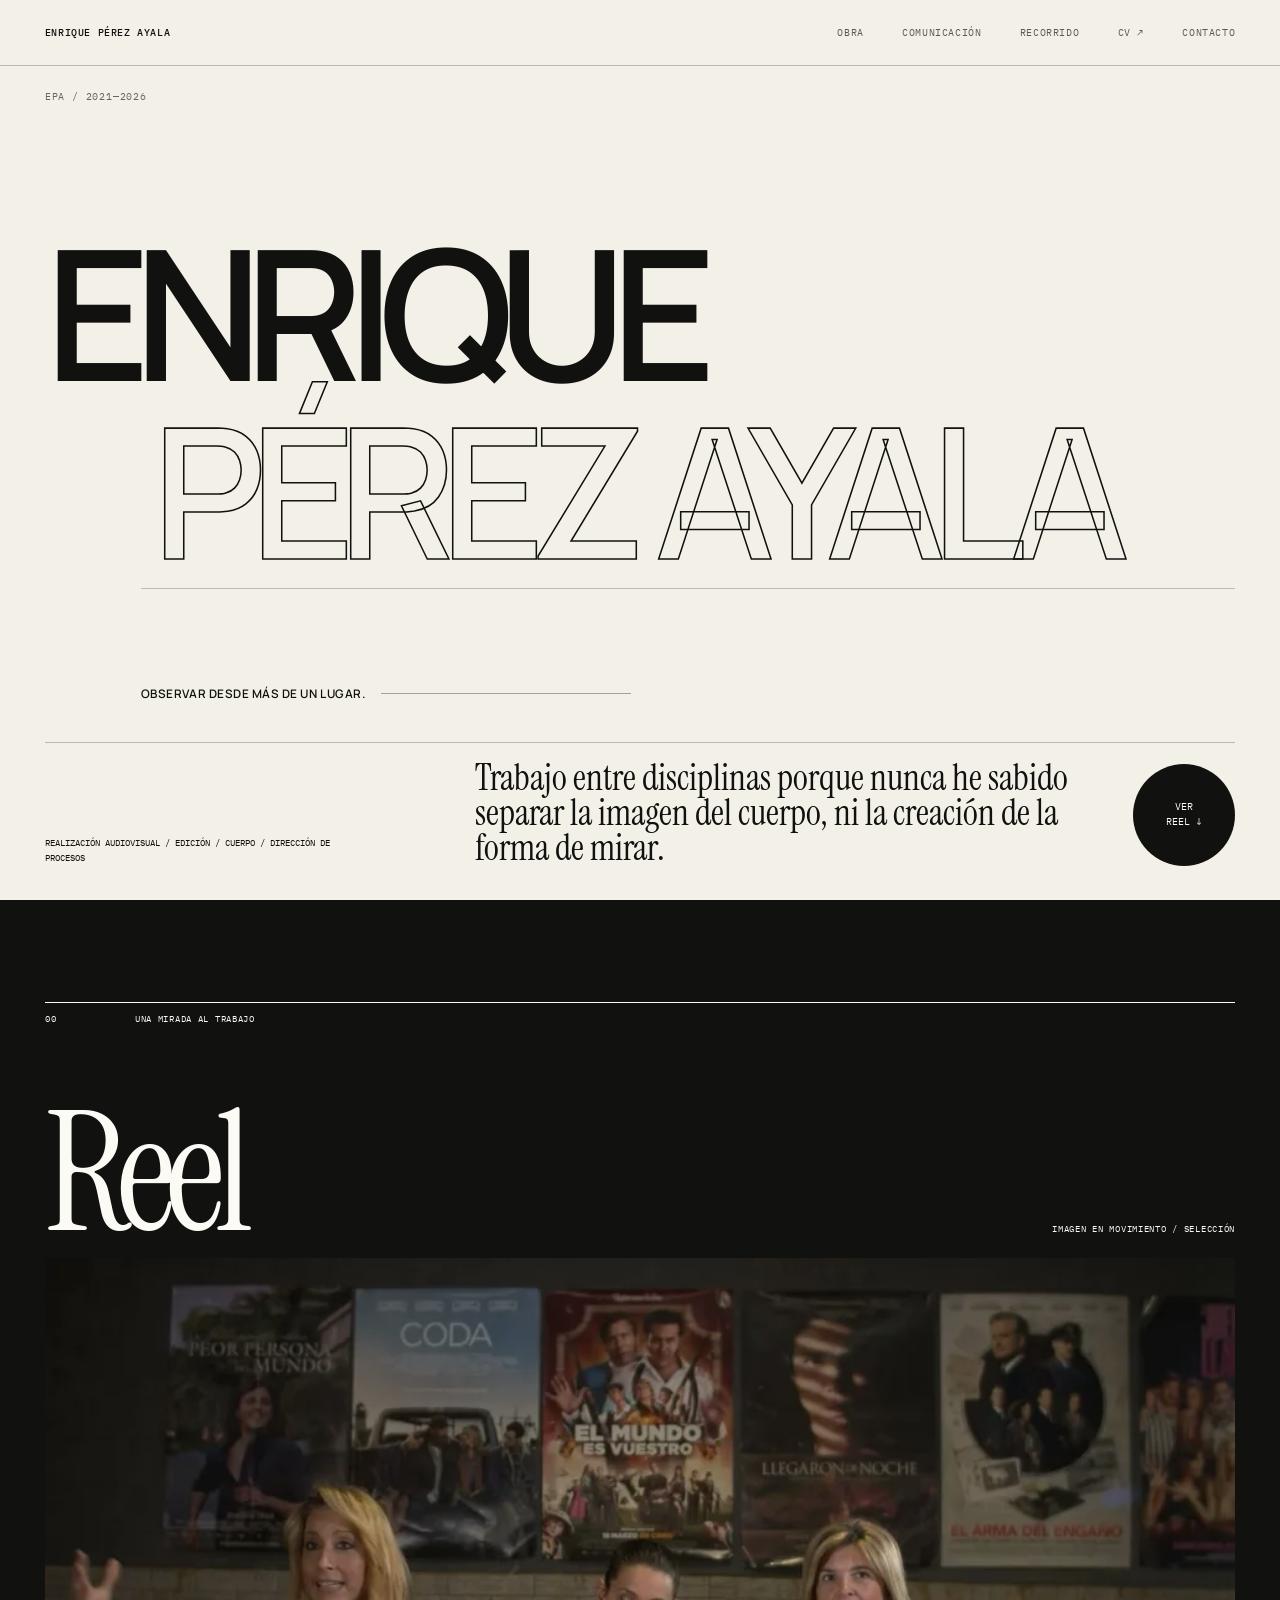
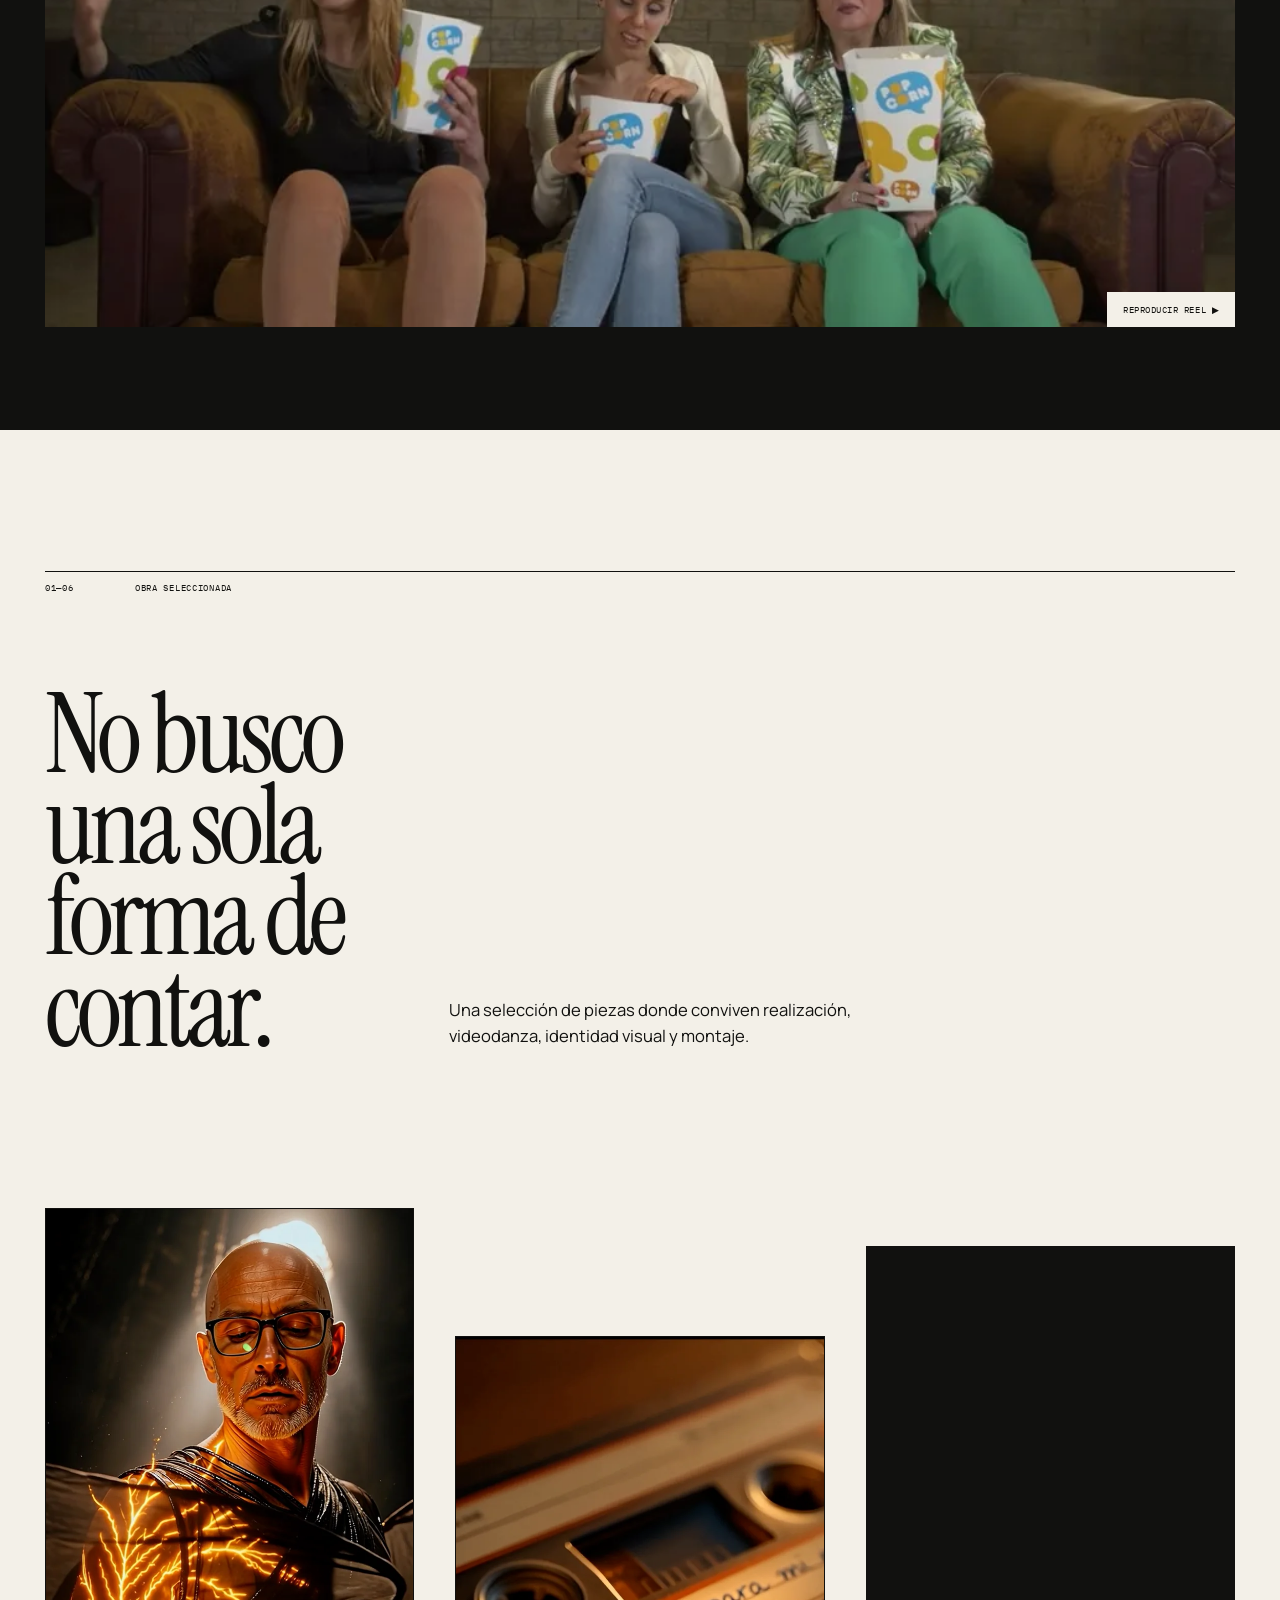
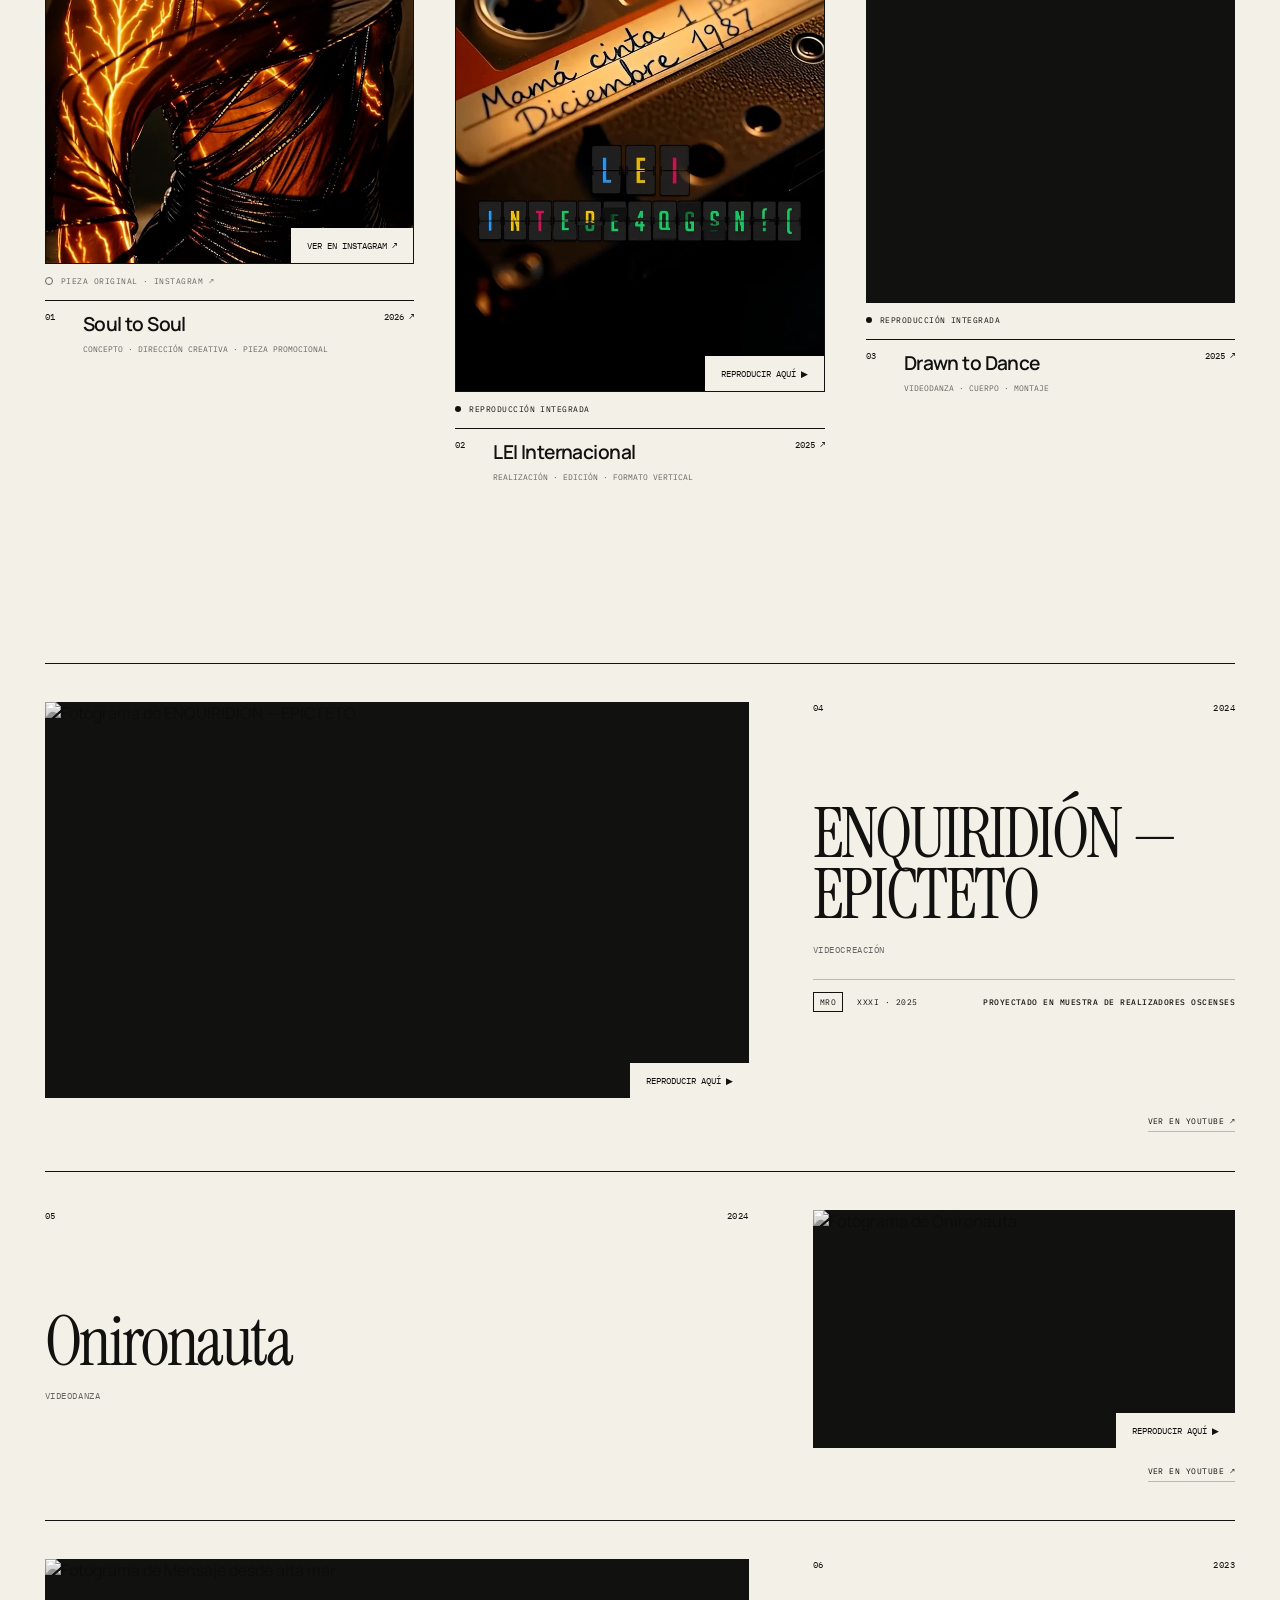
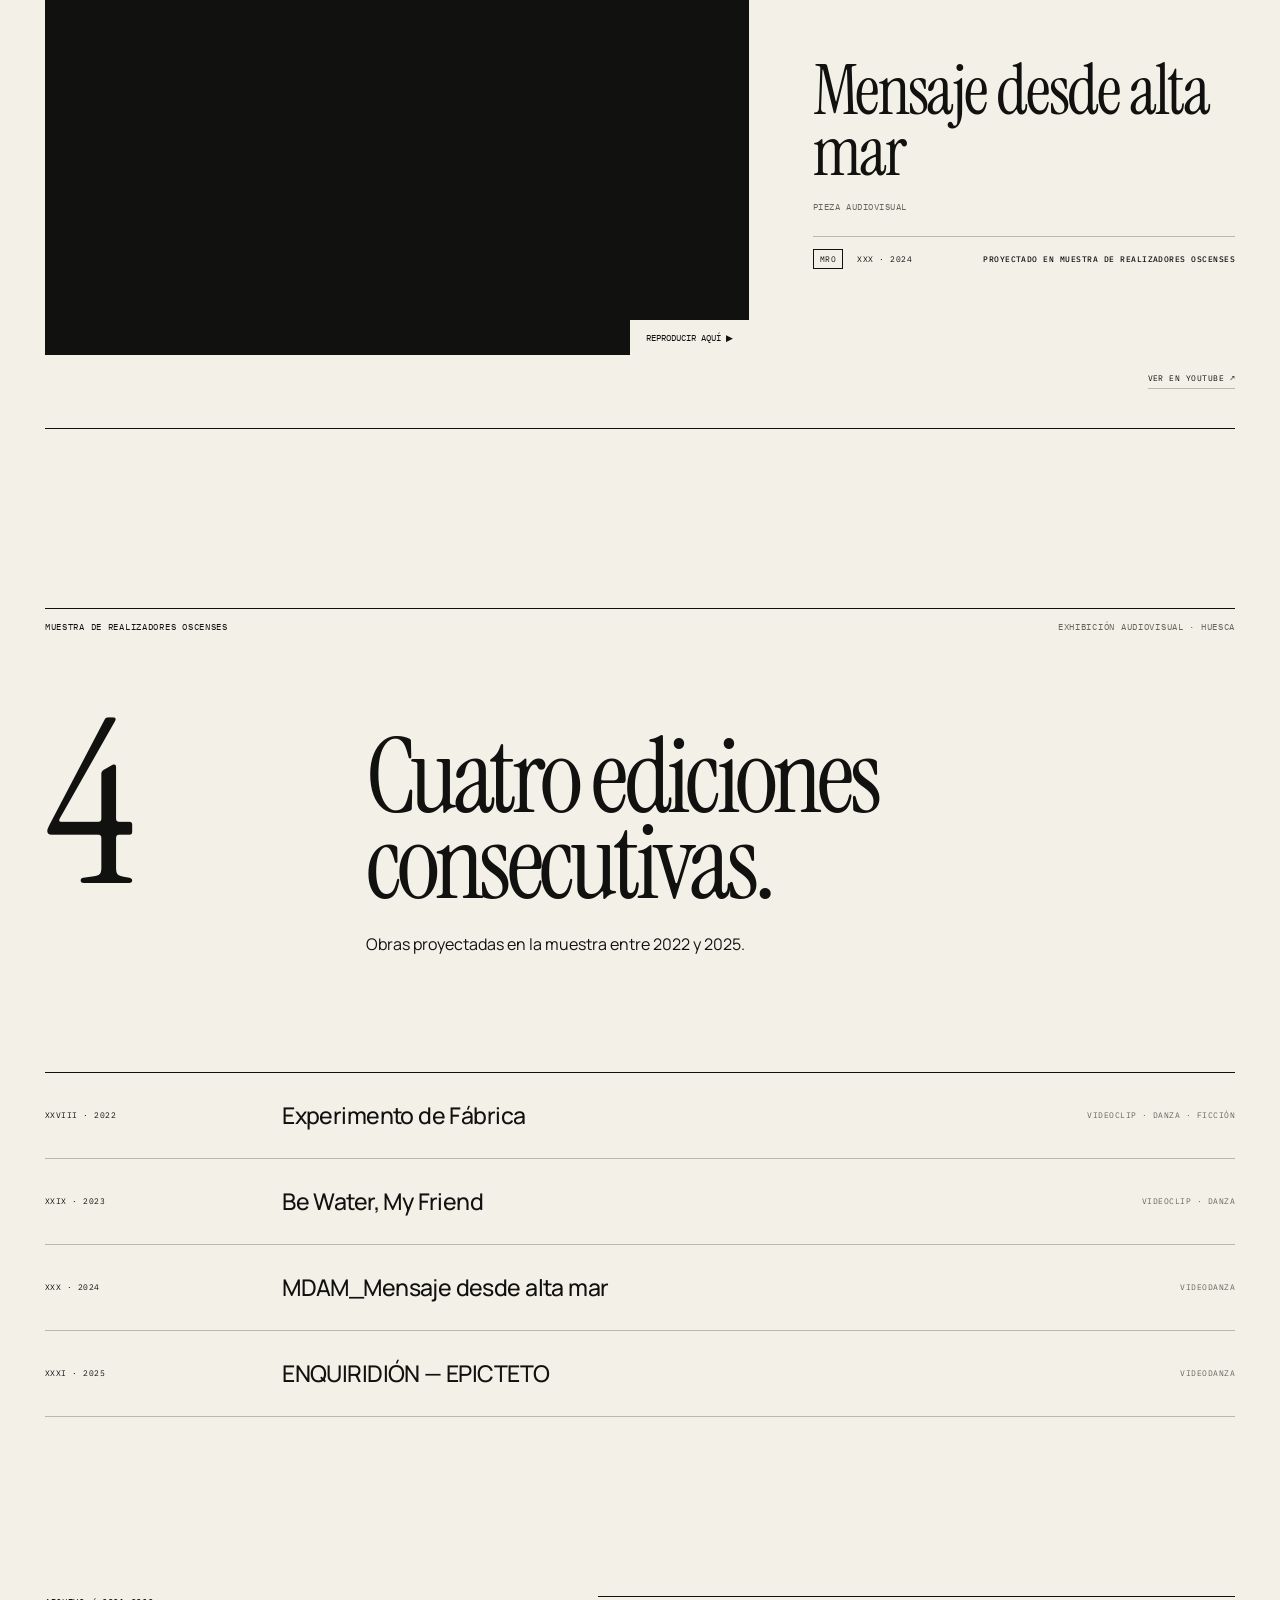
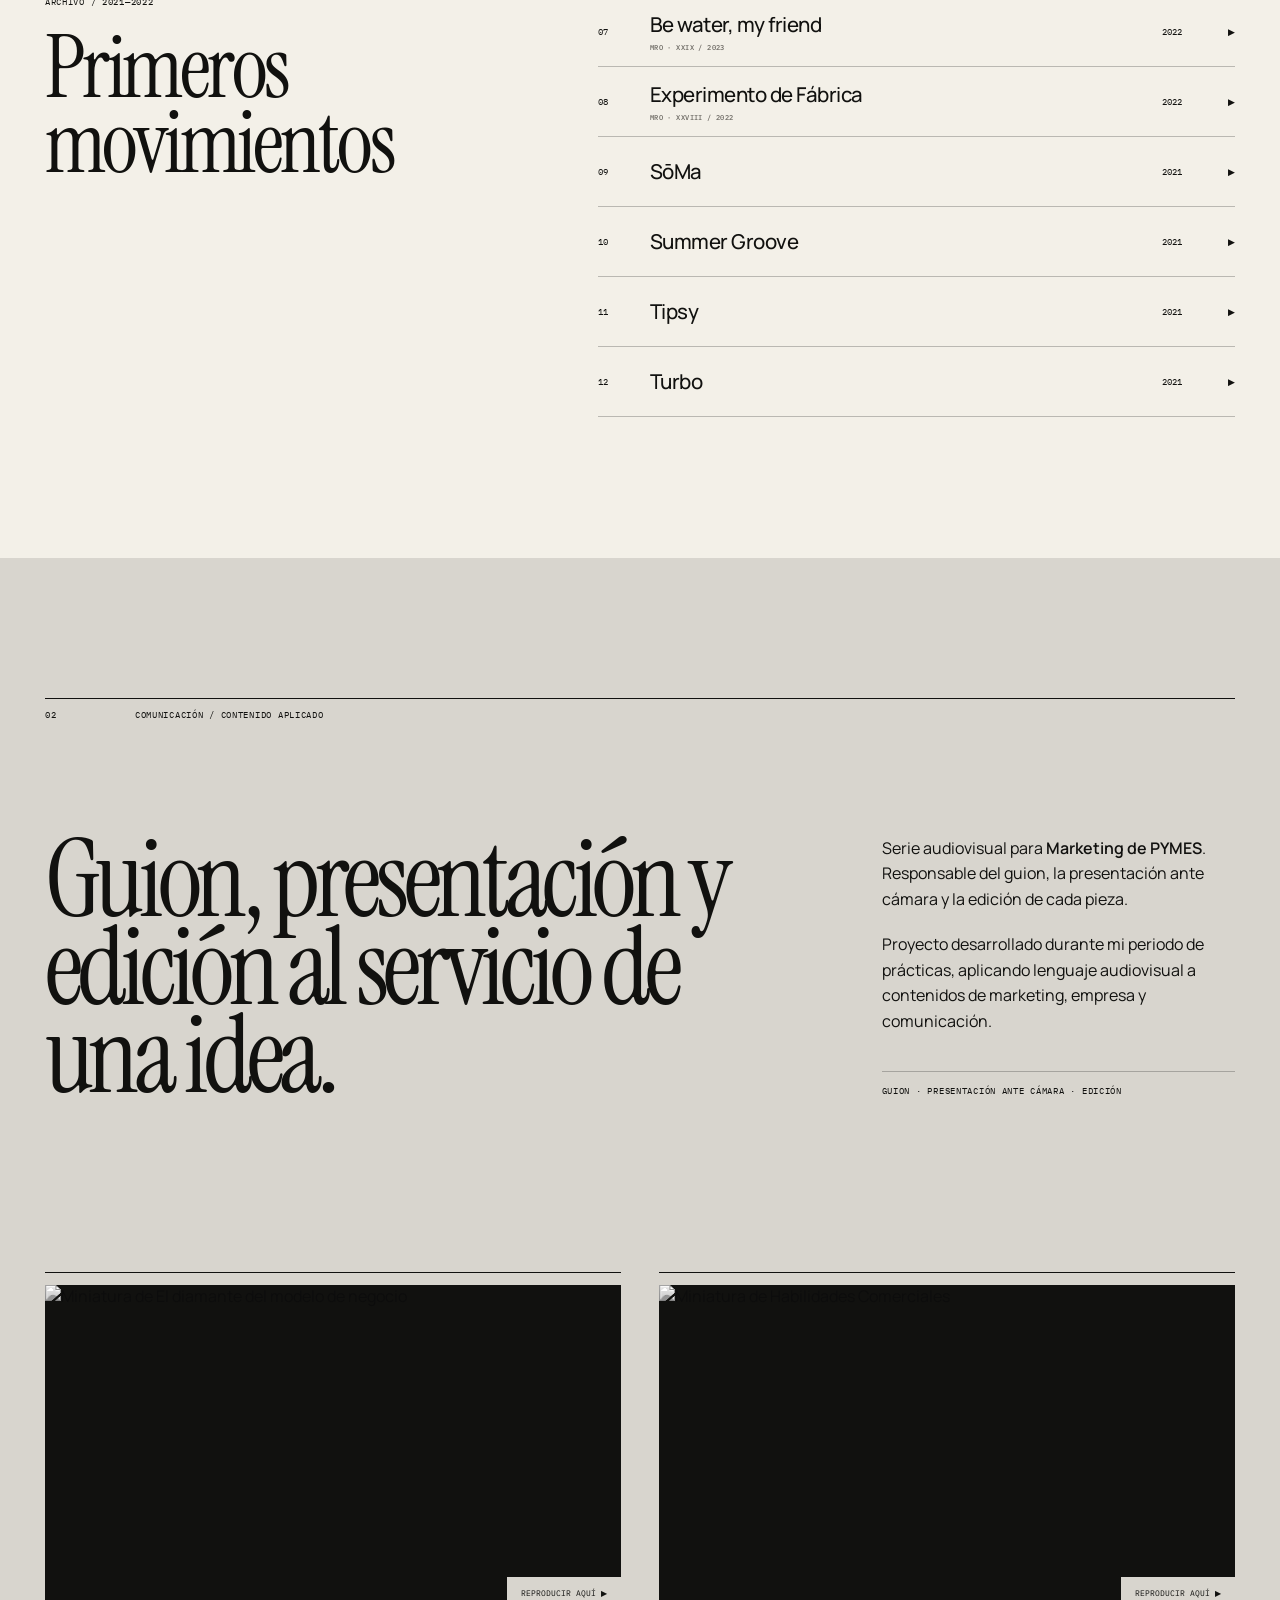
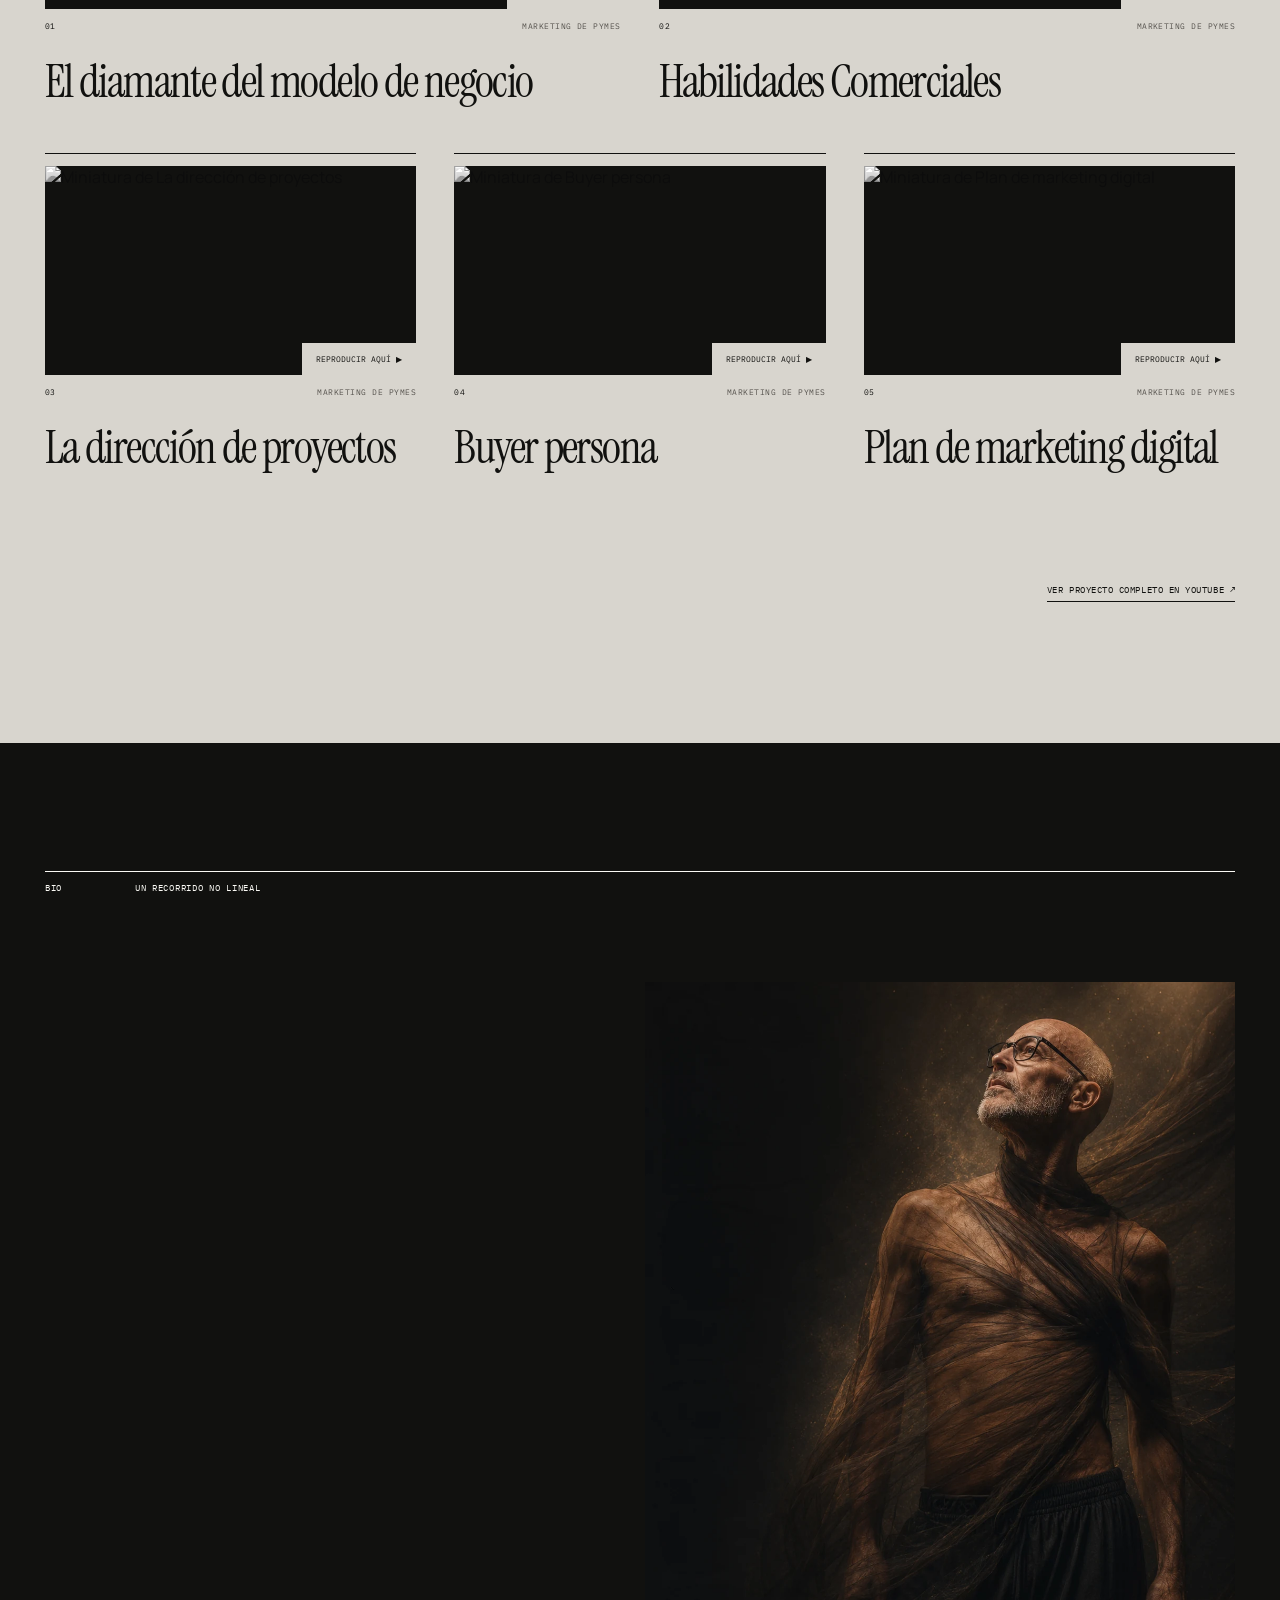
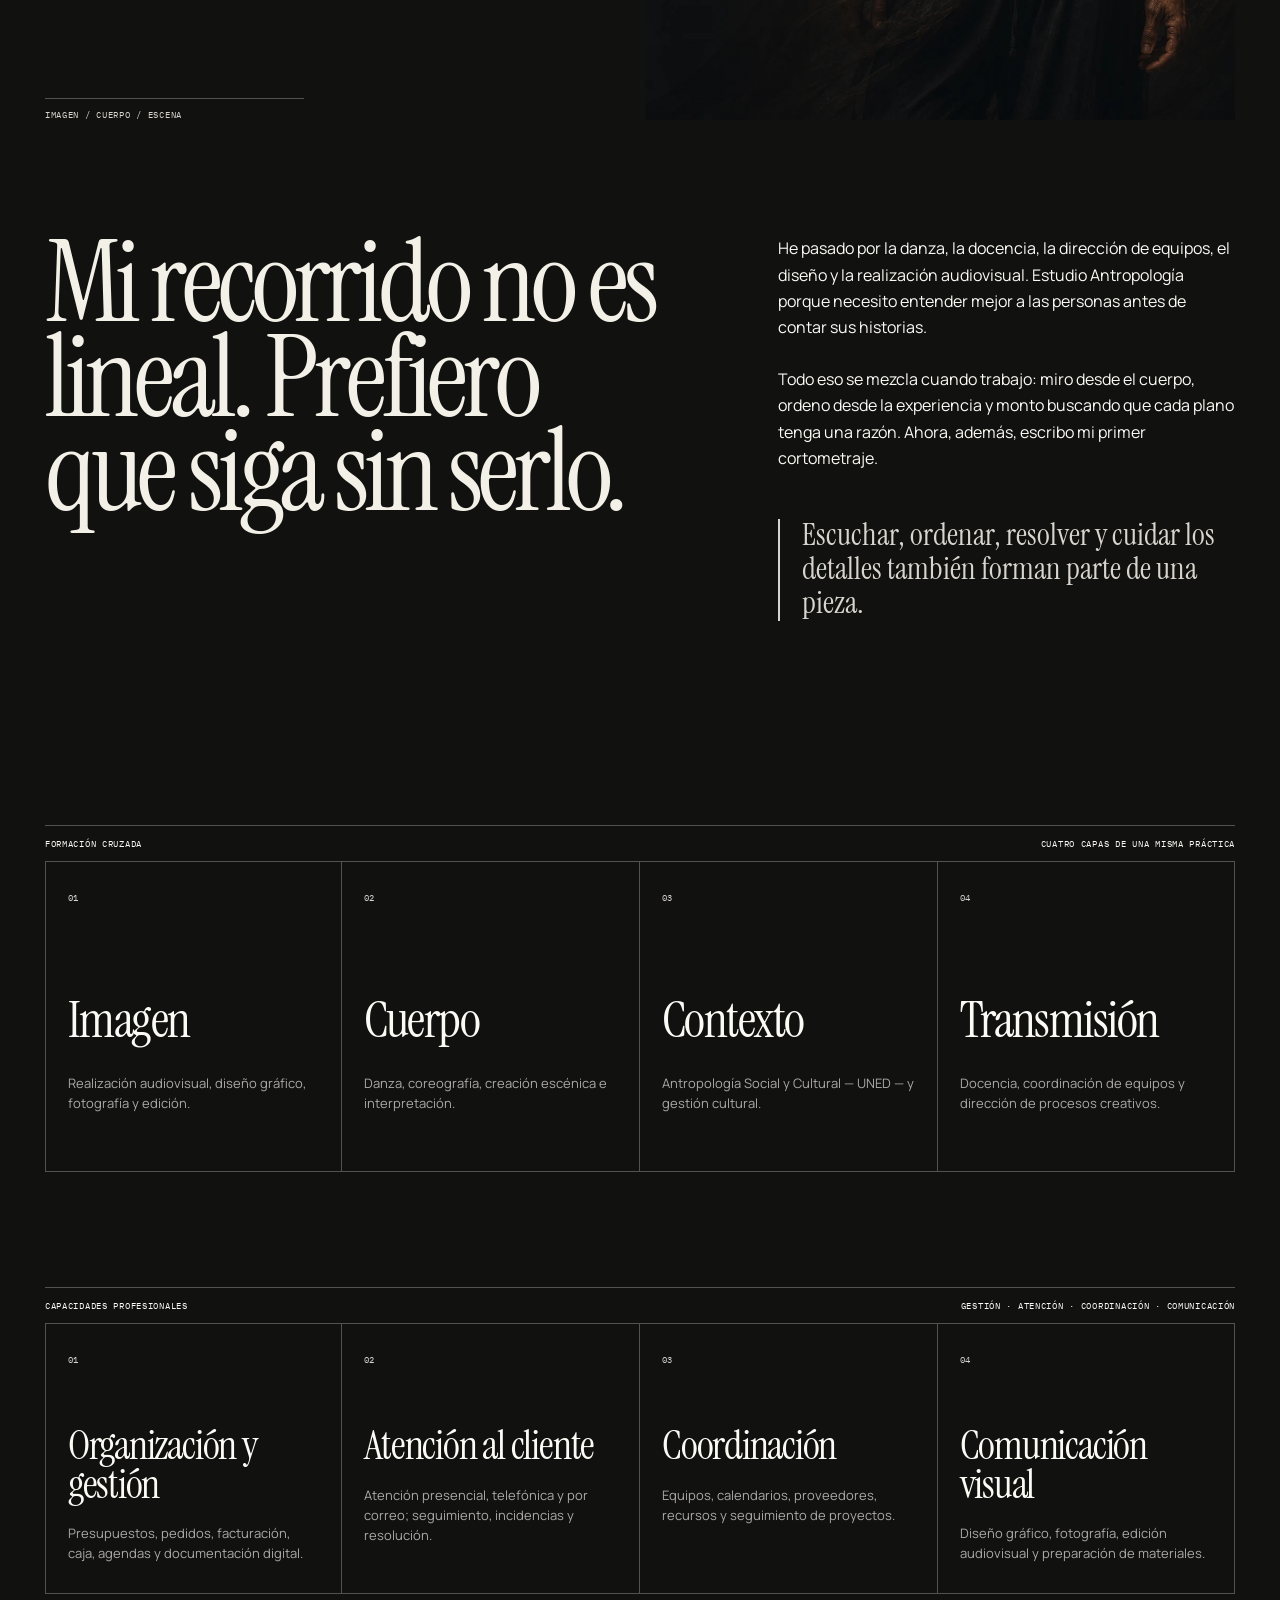
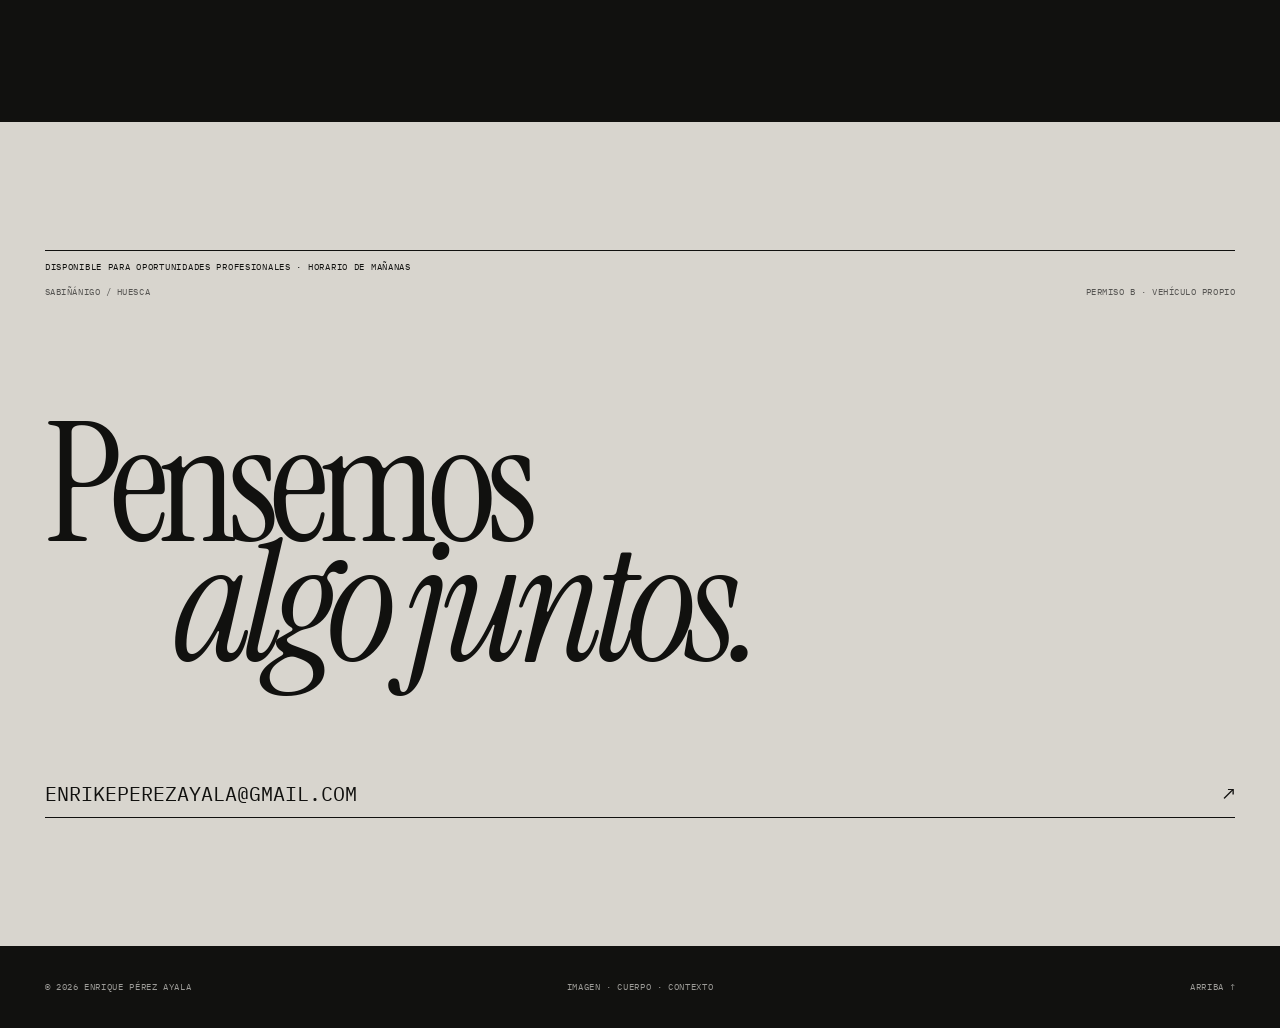
==== commit bc749658: "Actualizar tarjeta social final" ====
--- a/index.html
+++ b/index.html
@@ -18,20 +18,23 @@
     <meta property="og:title" content="Enrique Pérez Ayala — Imagen, cuerpo, contexto" />
     <meta
       property="og:description"
-      content="Realización audiovisual, edición, comunicación visual, cuerpo y dirección de procesos creativos."
+      content="Realización audiovisual · edición · comunicación visual · coordinación y dirección de procesos creativos."
     />
     <meta property="og:url" content="https://enrikeperezayala.github.io/" />
     <meta property="og:image" content="https://enrikeperezayala.github.io/og.png" />
-    <meta property="og:image:alt" content="Enrique Pérez Ayala — Imagen, cuerpo, contexto" />
+    <meta property="og:image:type" content="image/png" />
+    <meta property="og:image:width" content="1200" />
+    <meta property="og:image:height" content="630" />
+    <meta property="og:image:alt" content="Enrique Pérez Ayala — Observar desde más de un lugar" />
 
     <meta name="twitter:card" content="summary_large_image" />
     <meta name="twitter:title" content="Enrique Pérez Ayala — Imagen, cuerpo, contexto" />
     <meta
       name="twitter:description"
-      content="Realización audiovisual, edición, comunicación visual, cuerpo y dirección de procesos creativos."
+      content="Realización audiovisual · edición · comunicación visual · coordinación y dirección de procesos creativos."
     />
     <meta name="twitter:image" content="https://enrikeperezayala.github.io/og.png" />
-    <meta name="twitter:image:alt" content="Enrique Pérez Ayala — Imagen, cuerpo, contexto" />
+    <meta name="twitter:image:alt" content="Enrique Pérez Ayala — Observar desde más de un lugar" />
 
     <link rel="icon" href="favicon.svg" type="image/svg+xml" />
     <link rel="apple-touch-icon" href="apple-touch-icon.png" />
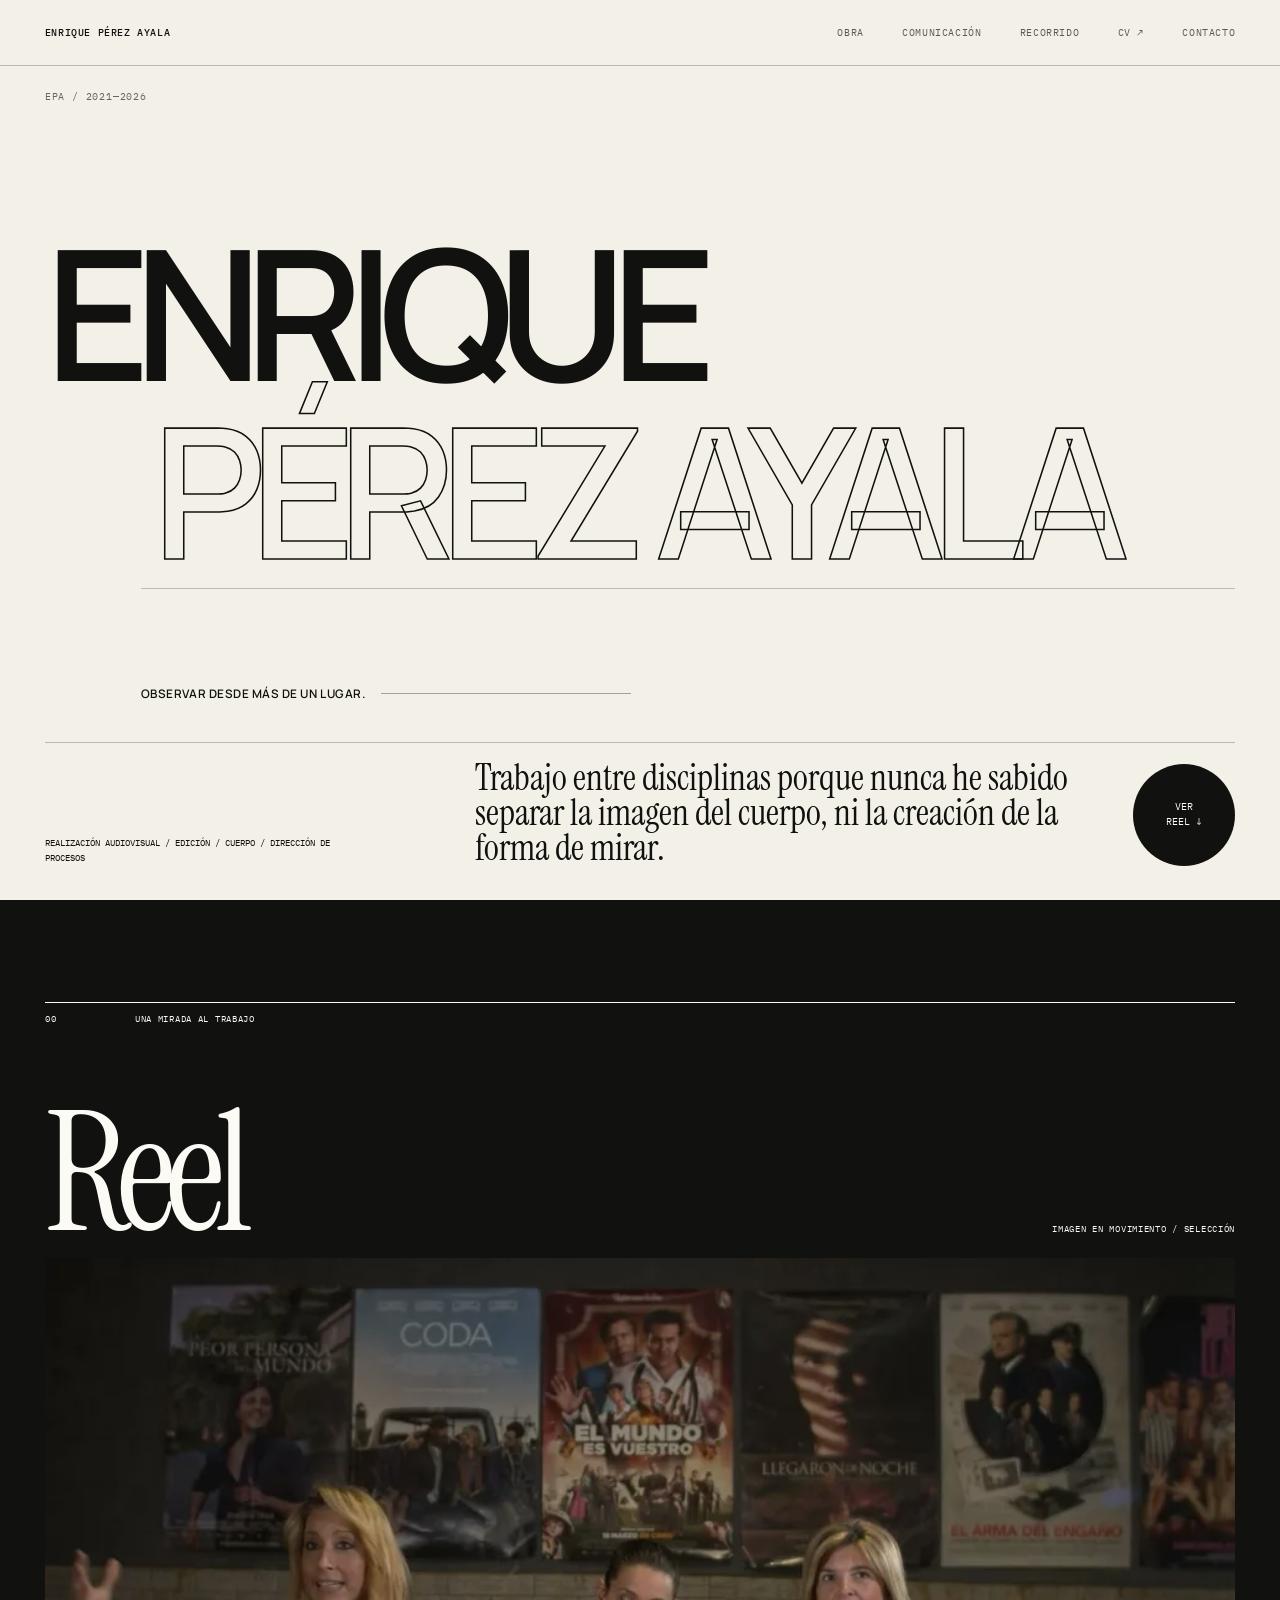
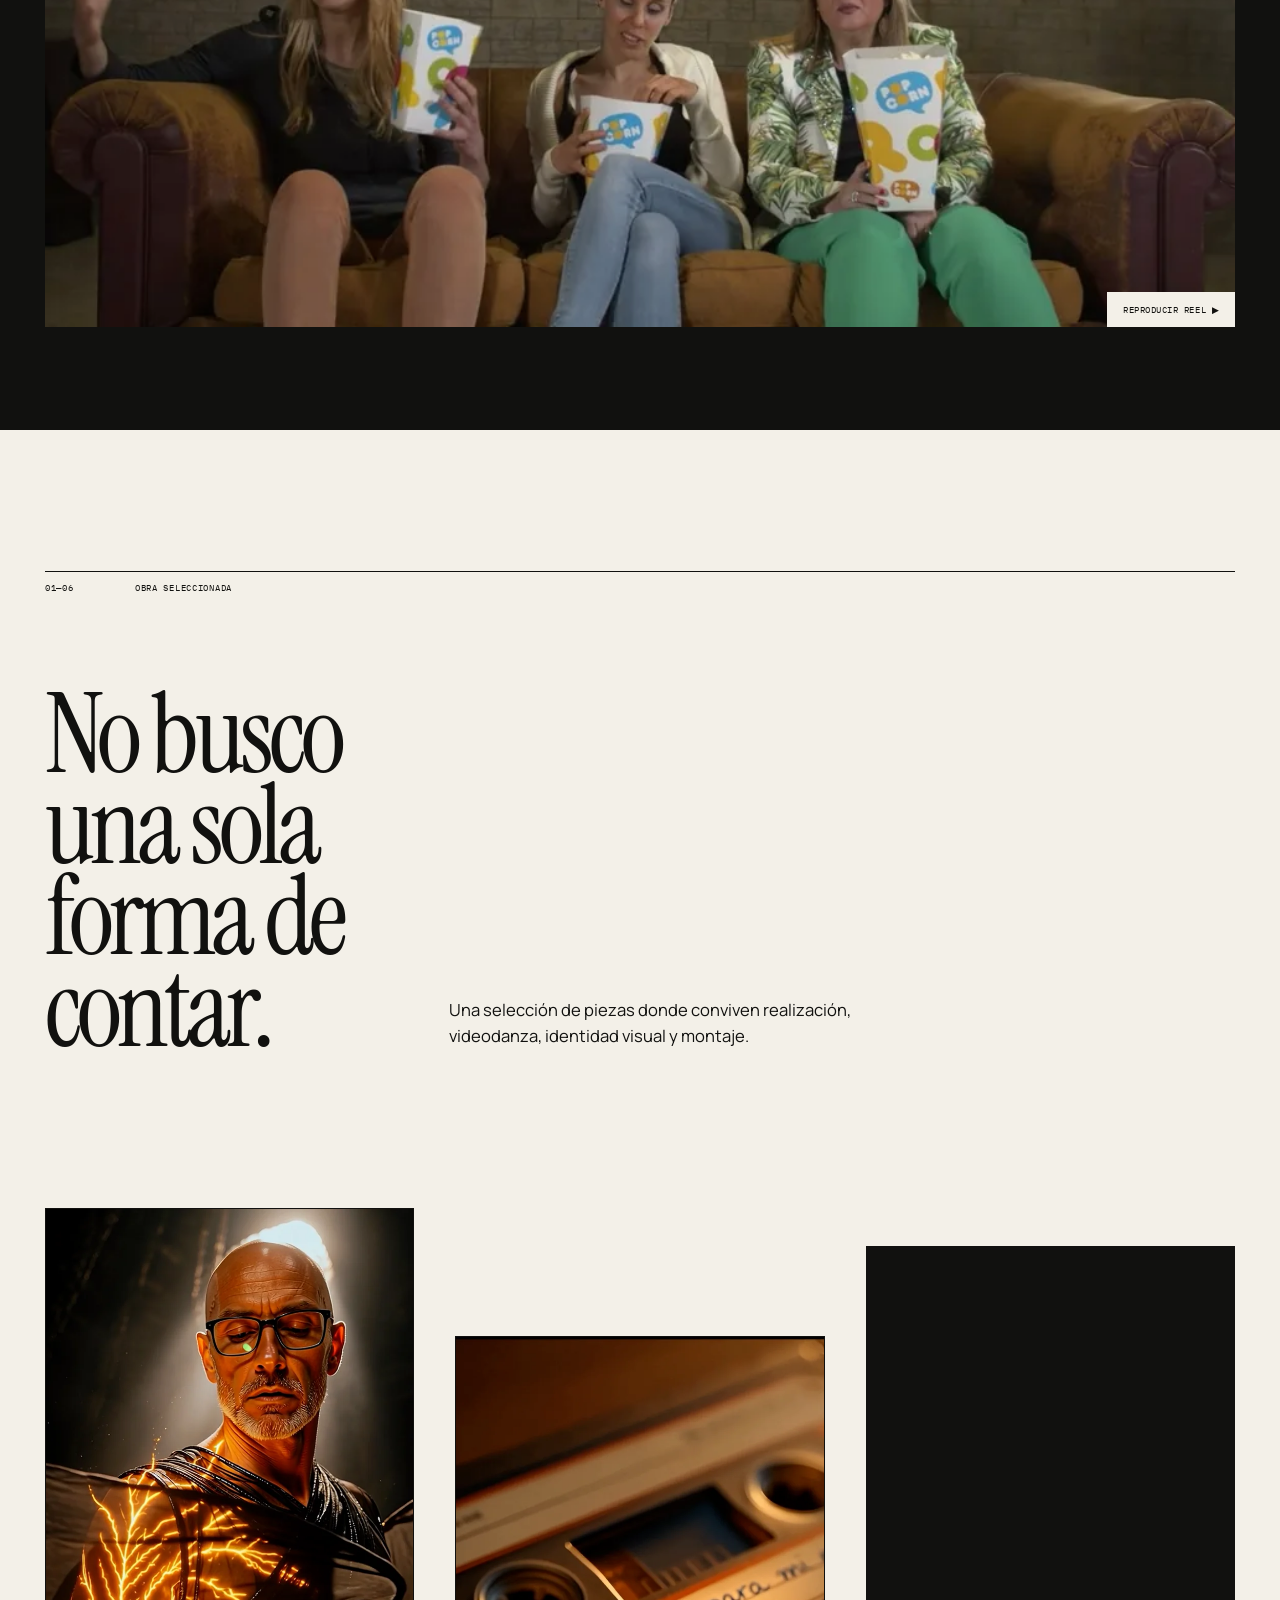
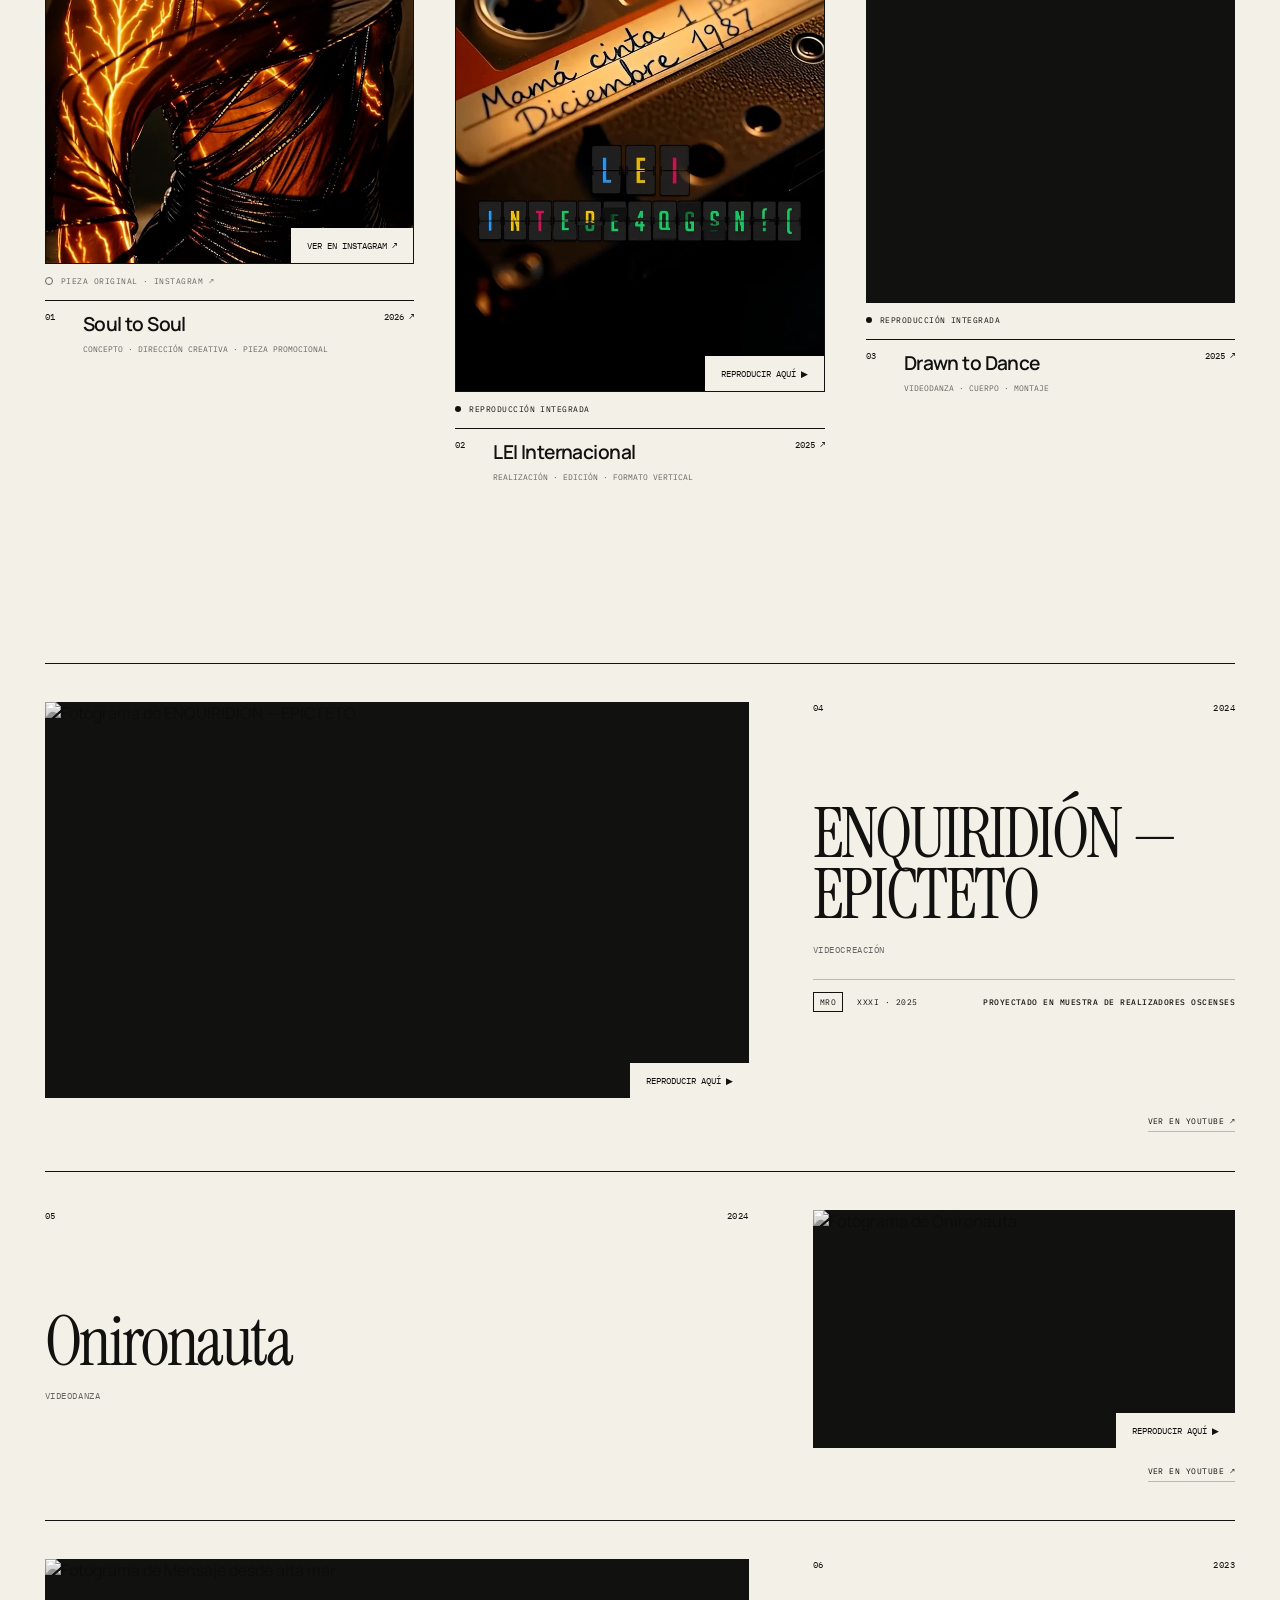
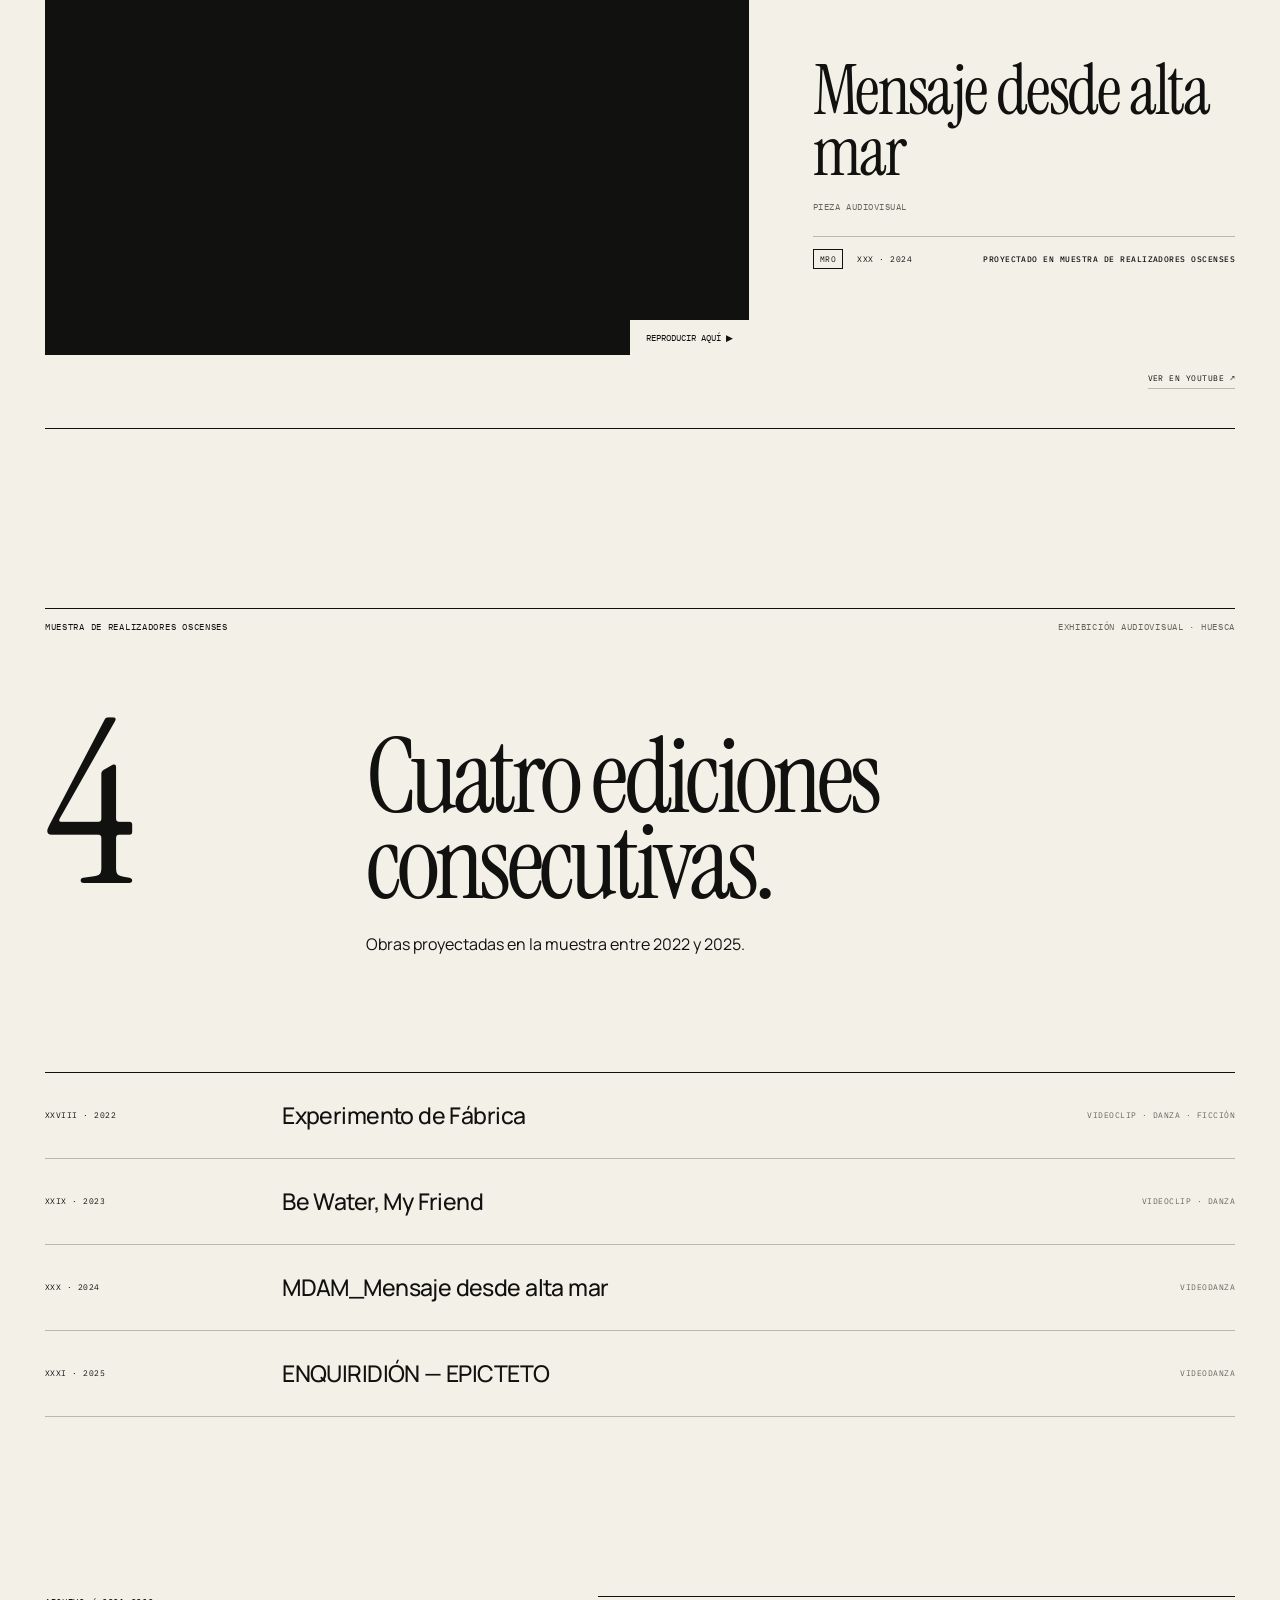
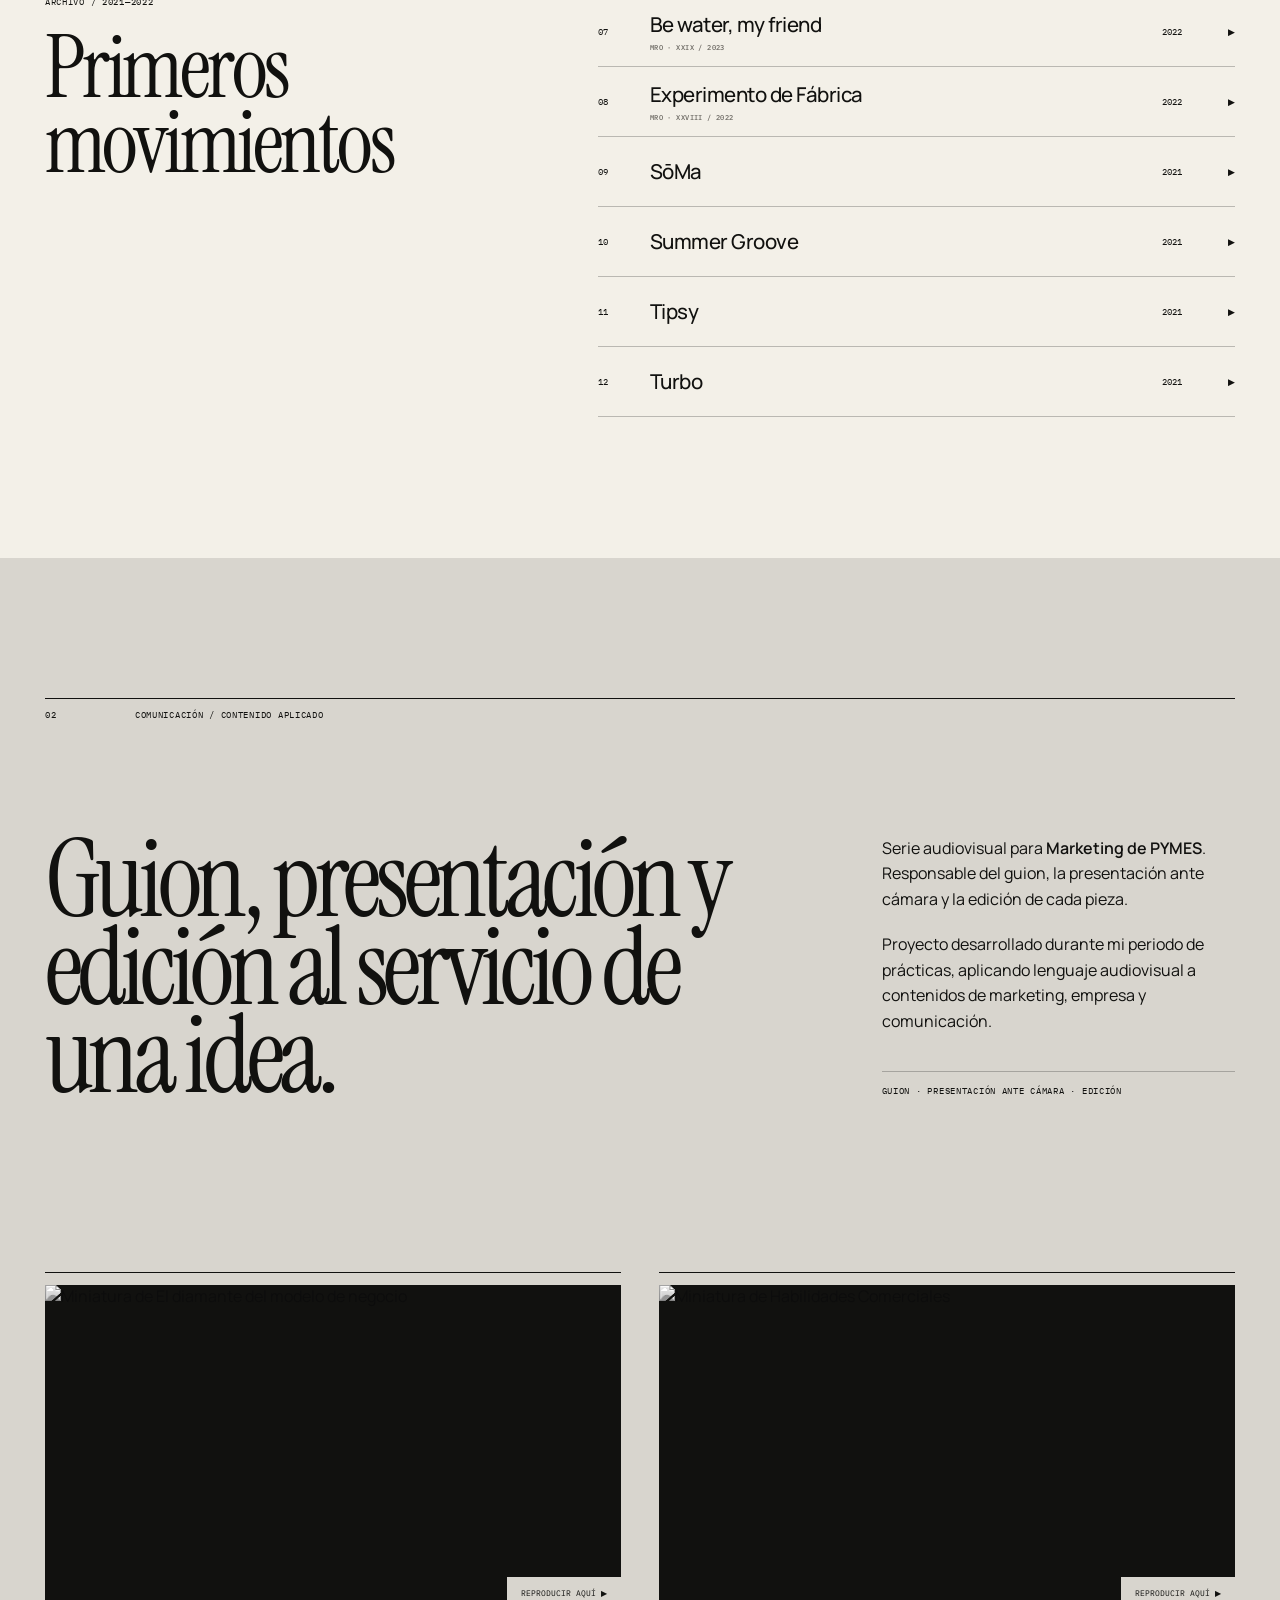
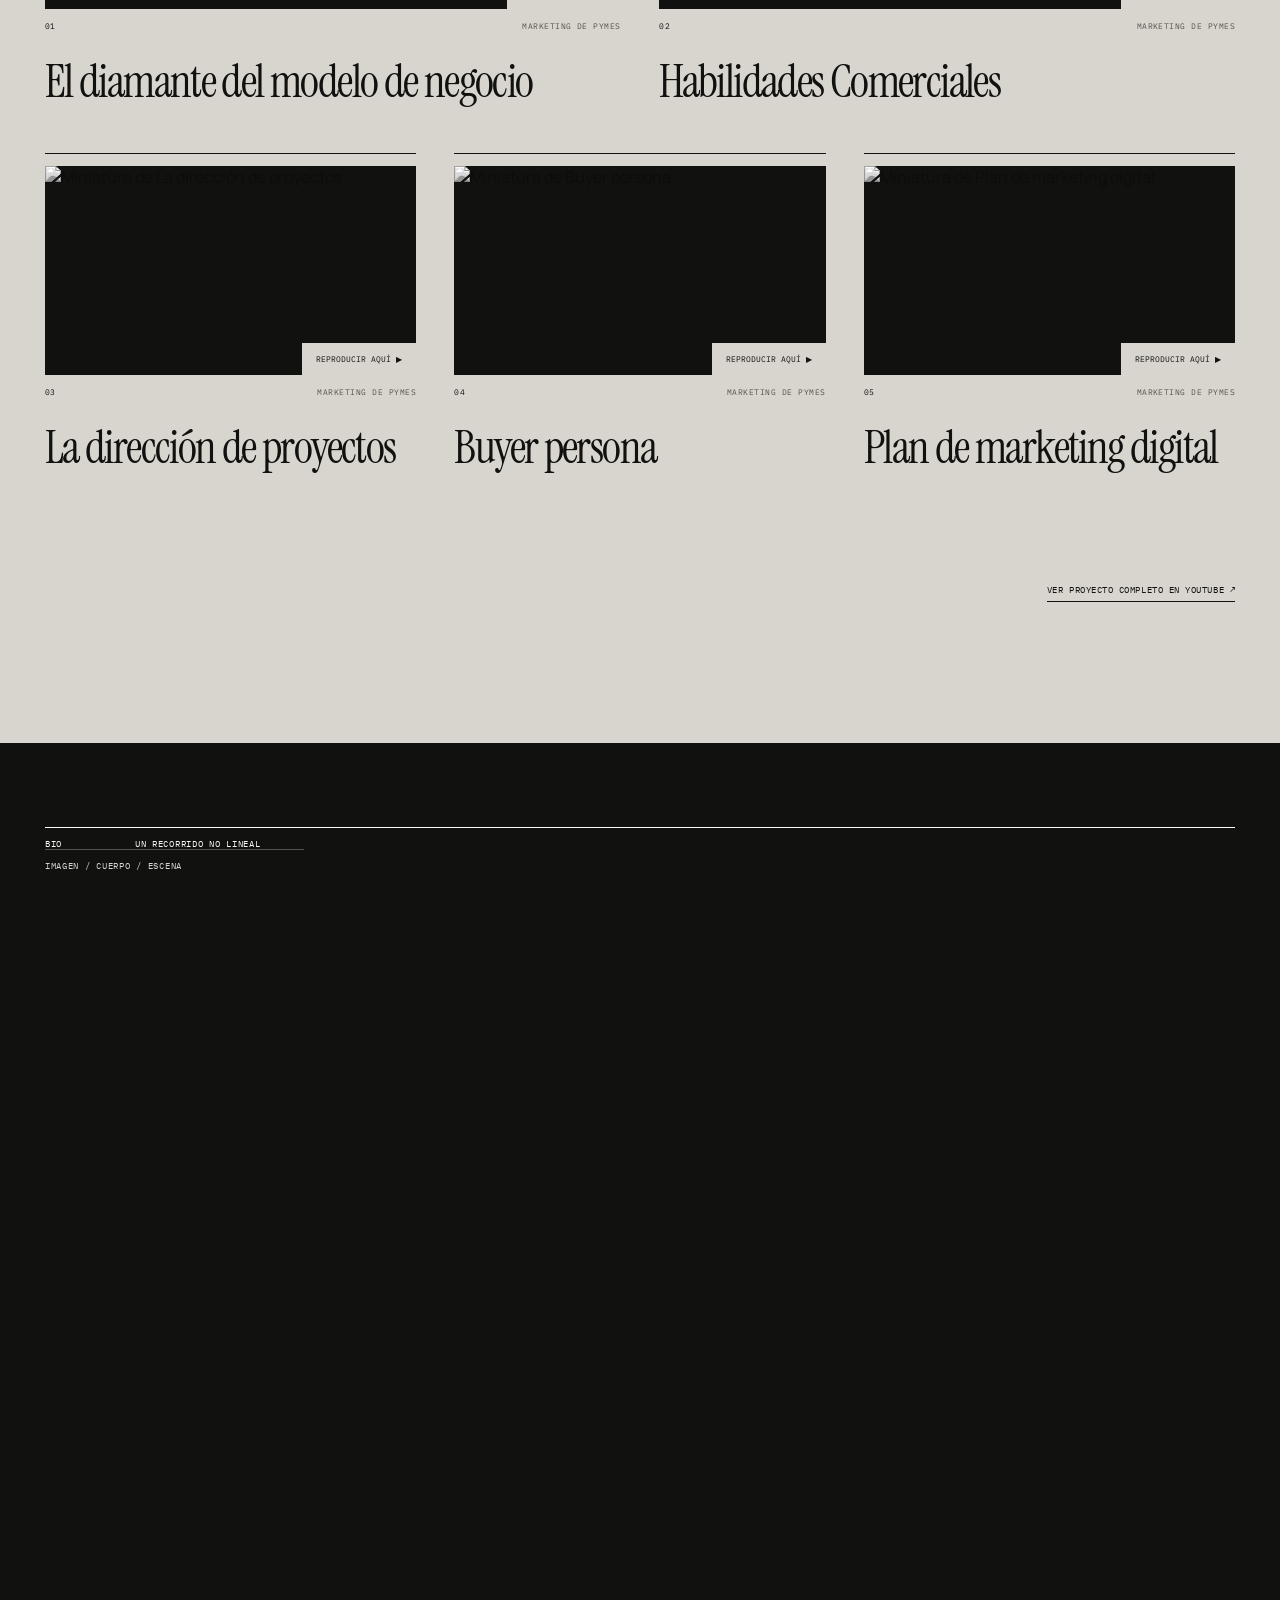
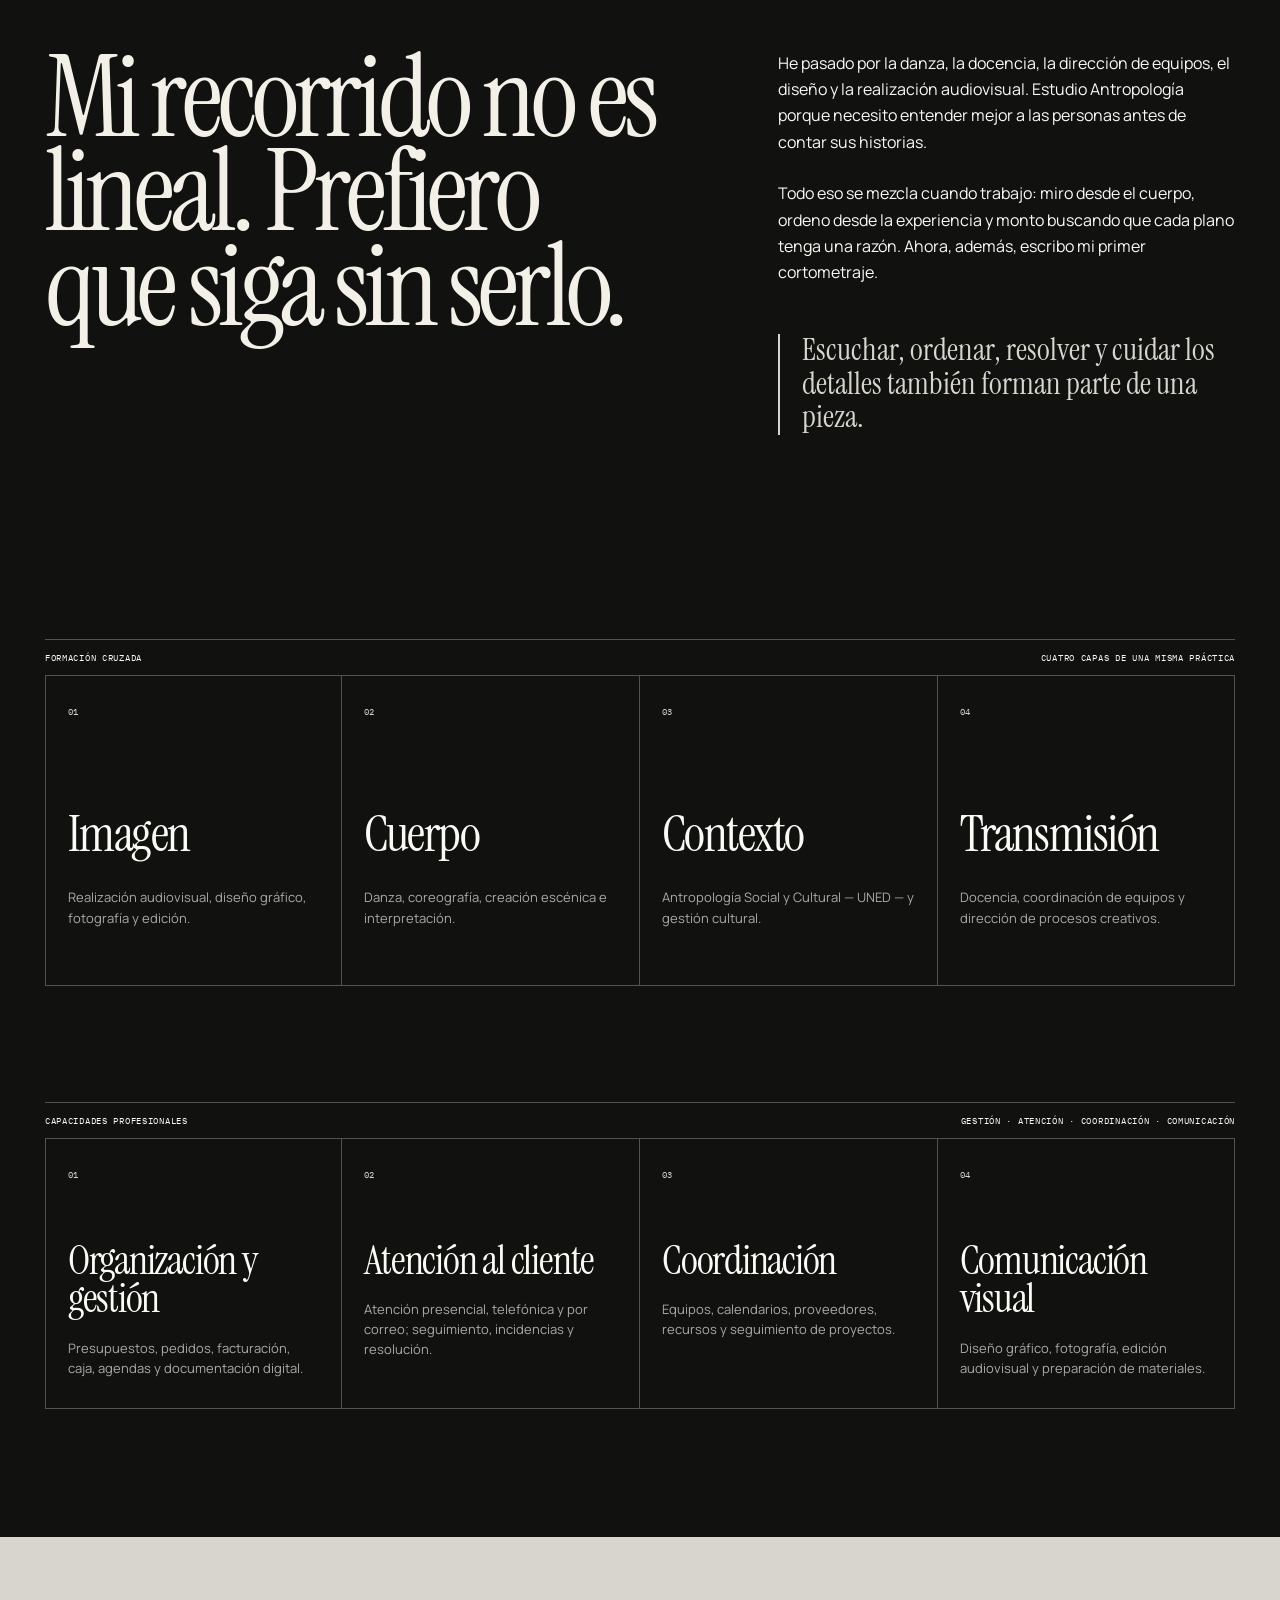
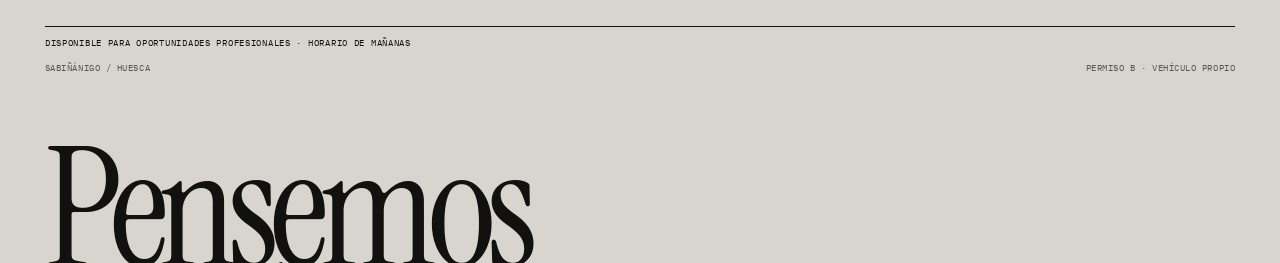
==== commit cab1a857: "Usar retrato horizontal integrado en recorrido" ====
--- a/index.html
+++ b/index.html
@@ -21,7 +21,7 @@
       content="Realización audiovisual · edición · comunicación visual · coordinación y dirección de procesos creativos."
     />
     <meta property="og:url" content="https://enrikeperezayala.github.io/" />
-    <meta property="og:image" content="https://enrikeperezayala.github.io/og.png" />
+    <meta property="og:image" content="https://enrikeperezayala.github.io/og-8d.png" />
     <meta property="og:image:type" content="image/png" />
     <meta property="og:image:width" content="1200" />
     <meta property="og:image:height" content="630" />
@@ -33,7 +33,7 @@
       name="twitter:description"
       content="Realización audiovisual · edición · comunicación visual · coordinación y dirección de procesos creativos."
     />
-    <meta name="twitter:image" content="https://enrikeperezayala.github.io/og.png" />
+    <meta name="twitter:image" content="https://enrikeperezayala.github.io/og-8d.png" />
     <meta name="twitter:image:alt" content="Enrique Pérez Ayala — Observar desde más de un lugar" />
 
     <link rel="icon" href="favicon.svg" type="image/svg+xml" />
@@ -590,13 +590,19 @@
         <div class="journey-portrait" aria-label="Retrato escénico de Enrique Pérez Ayala">
           <p class="journey-portrait-label">Imagen / cuerpo / escena</p>
           <div class="journey-portrait-image">
-            <img
-              src="enrique-recorrido.webp"
-              alt="Enrique Pérez Ayala en una composición escénica oscura con tejido en movimiento"
-              loading="lazy"
-              decoding="async"
-              decoding="async"
-            />
+            <picture>
+              <source
+                media="(min-width: 961px)"
+                srcset="enrique-recorrido-horizontal.webp"
+                type="image/webp"
+              />
+              <img
+                src="enrique-recorrido.webp"
+                alt="Enrique Pérez Ayala en una composición escénica oscura con tejido en movimiento"
+                loading="lazy"
+                decoding="async"
+              />
+            </picture>
           </div>
         </div>
 
--- a/style.css
+++ b/style.css
@@ -1430,7 +1430,8 @@
 .contact-section {
   background: var(--paper-soft);
   color: var(--ink);
-  padding: clamp(84px, 10vw, 150px) clamp(20px, 3.5vw, 58px);
+  /* Contacto: ritmo más compacto para que el CTA y su regla final entren mejor en pantalla. */
+  padding: clamp(72px, 7vw, 110px) clamp(20px, 3.5vw, 58px) clamp(64px, 6vw, 90px);
 }
 
 .contact-kicker {
@@ -1456,7 +1457,8 @@
   font-size: clamp(72px, 13vw, 205px);
   letter-spacing: -0.055em;
   line-height: 0.72;
-  margin: clamp(80px, 10vw, 160px) 0 clamp(70px, 9vw, 140px);
+  /* Sube el titular y, sobre todo, acerca el email sin perder aire editorial. */
+  margin: clamp(64px, 6vw, 100px) 0 clamp(44px, 4vw, 66px);
 }
 
 .contact-section h2 em {
@@ -1776,10 +1778,20 @@
     margin-top: 46px;
   }
 
+  .contact-section {
+    padding-top: 56px;
+    padding-bottom: 72px;
+  }
+
   .contact-context {
     align-items: flex-start;
     flex-direction: column;
     gap: 7px;
+  }
+
+  .contact-section h2 {
+    margin-top: 62px;
+    margin-bottom: 52px;
   }
 
   .contact-section h2 em {
@@ -1829,3 +1841,197 @@
     display: none !important;
   }
 }
+
+/* PASO 10B — RECORRIDO: equilibrio editorial e integración del retrato (solo escritorio) */
+@media (min-width: 961px) {
+  .journey-portrait {
+    align-items: start;
+    margin-top: clamp(42px, 4.6vw, 72px);
+  }
+
+  .journey-portrait-label {
+    align-self: start;
+    grid-column: 1 / span 3;
+    margin-top: clamp(8px, 1vw, 16px);
+  }
+
+  .journey-portrait-image {
+    grid-column: 3 / -1;
+    justify-content: center;
+    overflow: visible;
+  }
+
+  .journey-portrait-image img {
+    max-height: min(78svh, 880px);
+    max-width: min(100%, 920px);
+    width: auto;
+    -webkit-mask-image: radial-gradient(
+      ellipse 98% 97% at 55% 50%,
+      #000 66%,
+      rgba(0, 0, 0, 0.96) 75%,
+      rgba(0, 0, 0, 0.72) 85%,
+      transparent 100%
+    );
+    mask-image: radial-gradient(
+      ellipse 98% 97% at 55% 50%,
+      #000 66%,
+      rgba(0, 0, 0, 0.96) 75%,
+      rgba(0, 0, 0, 0.72) 85%,
+      transparent 100%
+    );
+  }
+
+  .journey-copy {
+    margin-top: clamp(48px, 5.8vw, 88px);
+  }
+}
+
+/* PASO 10C — RECORRIDO: fusión más orgánica del retrato (solo escritorio) */
+@media (min-width: 961px) {
+  .journey-portrait {
+    margin-top: clamp(28px, 3vw, 46px);
+  }
+
+  .journey-portrait-label {
+    margin-top: 4px;
+  }
+
+  .journey-portrait-image {
+    grid-column: 3 / -2;
+    justify-self: center;
+    position: relative;
+    width: min(46vw, 760px);
+    overflow: hidden;
+  }
+
+  .journey-portrait-image img {
+    display: block;
+    max-height: min(86svh, 960px);
+    max-width: 100%;
+    width: 100%;
+    -webkit-mask-image: none;
+    mask-image: none;
+  }
+
+  .journey-portrait-image::after {
+    background:
+      linear-gradient(to right,
+        var(--ink) 0%,
+        rgba(17, 17, 15, 0.92) 4%,
+        rgba(17, 17, 15, 0.38) 11%,
+        transparent 19%,
+        transparent 81%,
+        rgba(17, 17, 15, 0.38) 89%,
+        rgba(17, 17, 15, 0.92) 96%,
+        var(--ink) 100%),
+      linear-gradient(to bottom,
+        var(--ink) 0%,
+        rgba(17, 17, 15, 0.72) 5%,
+        transparent 13%,
+        transparent 88%,
+        rgba(17, 17, 15, 0.60) 96%,
+        var(--ink) 100%);
+    content: "";
+    inset: -1px;
+    pointer-events: none;
+    position: absolute;
+  }
+
+  .journey-copy {
+    margin-top: clamp(40px, 5vw, 76px);
+  }
+}
+
+/* PASO 10D — RECORRIDO: menos aire superior y retrato realmente fundido (solo escritorio) */
+@media (min-width: 961px) {
+  .journey-section {
+    padding-top: clamp(72px, 6.6vw, 108px);
+  }
+
+  .journey-portrait {
+    margin-top: clamp(14px, 1.6vw, 24px);
+  }
+
+  .journey-portrait-label {
+    margin-top: 0;
+  }
+
+  .journey-portrait-image {
+    grid-column: 3 / -2;
+    justify-self: center;
+    margin-top: -34px;
+    overflow: hidden;
+    width: min(51vw, 840px);
+  }
+
+  .journey-portrait-image img {
+    display: block;
+    max-height: min(84svh, 930px);
+    max-width: 100%;
+    width: 100%;
+    -webkit-mask-image: none;
+    mask-image: none;
+  }
+
+  .journey-portrait-image::after {
+    background: radial-gradient(
+      ellipse 72% 80% at 54% 53%,
+      transparent 0%,
+      transparent 42%,
+      rgba(17, 17, 15, 0.10) 52%,
+      rgba(17, 17, 15, 0.30) 64%,
+      rgba(17, 17, 15, 0.62) 78%,
+      rgba(17, 17, 15, 0.90) 91%,
+      var(--ink) 100%
+    );
+    content: "";
+    inset: -2px;
+    pointer-events: none;
+    position: absolute;
+  }
+
+  .journey-copy {
+    margin-top: clamp(28px, 3.4vw, 52px);
+  }
+}
+
+/* PASO 10E — RECORRIDO: microajuste final de integración y ritmo (solo escritorio) */
+@media (min-width: 961px) {
+  .journey-portrait {
+    margin-top: 0;
+  }
+
+  .journey-portrait-image {
+    margin-top: -72px;
+    width: min(53vw, 880px);
+  }
+
+  .journey-portrait-image::after {
+    background:
+      linear-gradient(
+        to bottom,
+        var(--ink) 0%,
+        rgba(17, 17, 15, 0.96) 3%,
+        rgba(17, 17, 15, 0.72) 8%,
+        rgba(17, 17, 15, 0.30) 14%,
+        transparent 22%,
+        transparent 84%,
+        rgba(17, 17, 15, 0.35) 92%,
+        rgba(17, 17, 15, 0.82) 97%,
+        var(--ink) 100%
+      ),
+      linear-gradient(
+        to right,
+        var(--ink) 0%,
+        rgba(17, 17, 15, 0.94) 3%,
+        rgba(17, 17, 15, 0.62) 9%,
+        rgba(17, 17, 15, 0.20) 15%,
+        transparent 23%,
+        transparent 80%,
+        rgba(17, 17, 15, 0.28) 88%,
+        rgba(17, 17, 15, 0.72) 95%,
+        var(--ink) 100%
+      );
+  }
+}
+\n\n/* PASO 10F — RECORRIDO: imagen horizontal ya integrada (solo escritorio) */\n@media (min-width: 961px) {\n  .journey-section {\n    padding-top: clamp(62px, 5.6vw, 92px);\n  }\n\n  .journey-portrait {\n    align-items: start;\n    column-gap: 0;\n    grid-template-rows: auto auto;\n    margin-top: clamp(18px, 1.8vw, 28px);\n    row-gap: clamp(10px, 1.1vw, 18px);\n  }\n\n  .journey-portrait-label {\n    align-self: start;\n    grid-column: 1 / span 3;\n    grid-row: 1;\n    margin-top: 0;\n  }\n\n  .journey-portrait-image {\n    display: block;\n    grid-column: 1 / -1;\n    grid-row: 2;\n    justify-self: center;\n    margin-top: 0;\n    overflow: visible;\n    position: relative;\n    width: min(88vw, 1420px);\n  }\n\n  .journey-portrait-image picture {\n    display: block;\n    width: 100%;\n  }\n\n  .journey-portrait-image img {\n    display: block;\n    height: auto;\n    max-height: none;\n    max-width: 100%;\n    object-fit: contain;\n    width: 100%;\n    -webkit-mask-image: none;\n    mask-image: none;\n  }\n\n  .journey-portrait-image::after {\n    content: none;\n    display: none;\n  }\n\n  .journey-copy {\n    margin-top: clamp(22px, 2.5vw, 40px);\n  }\n}\n
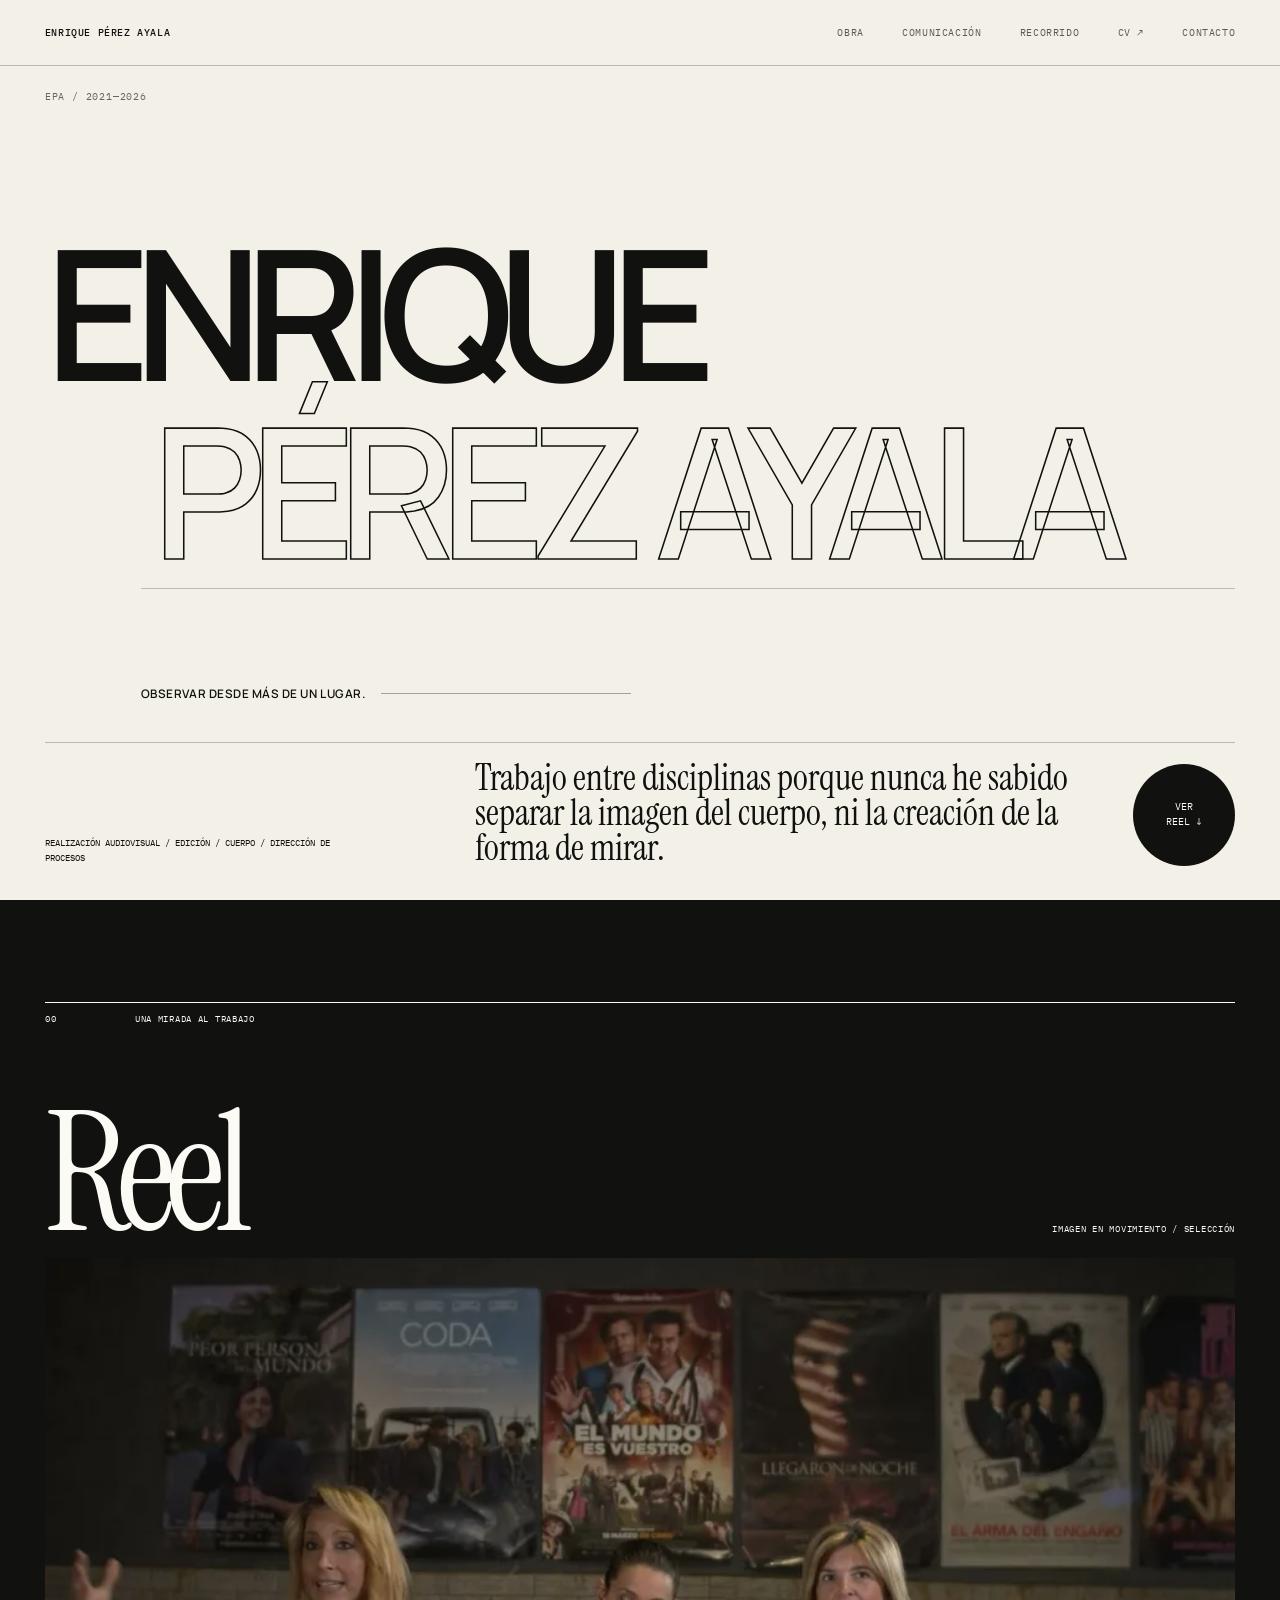
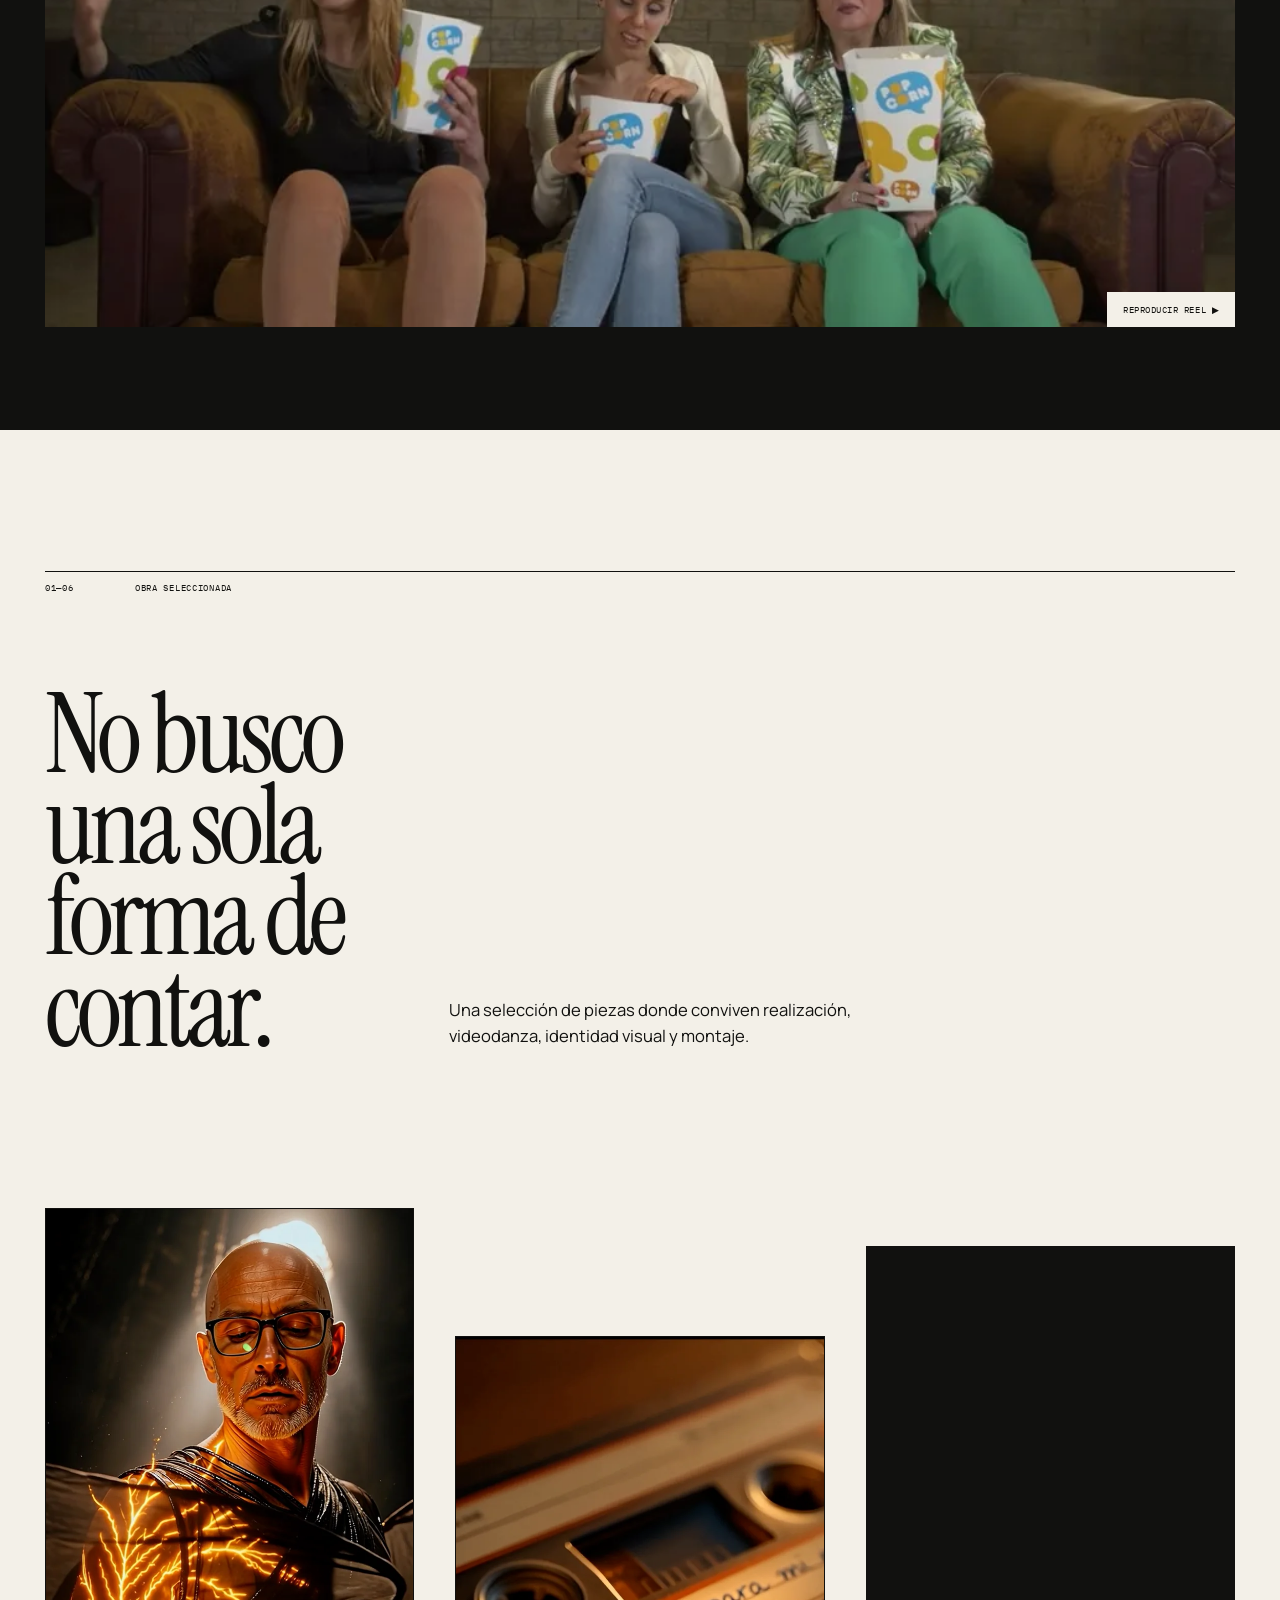
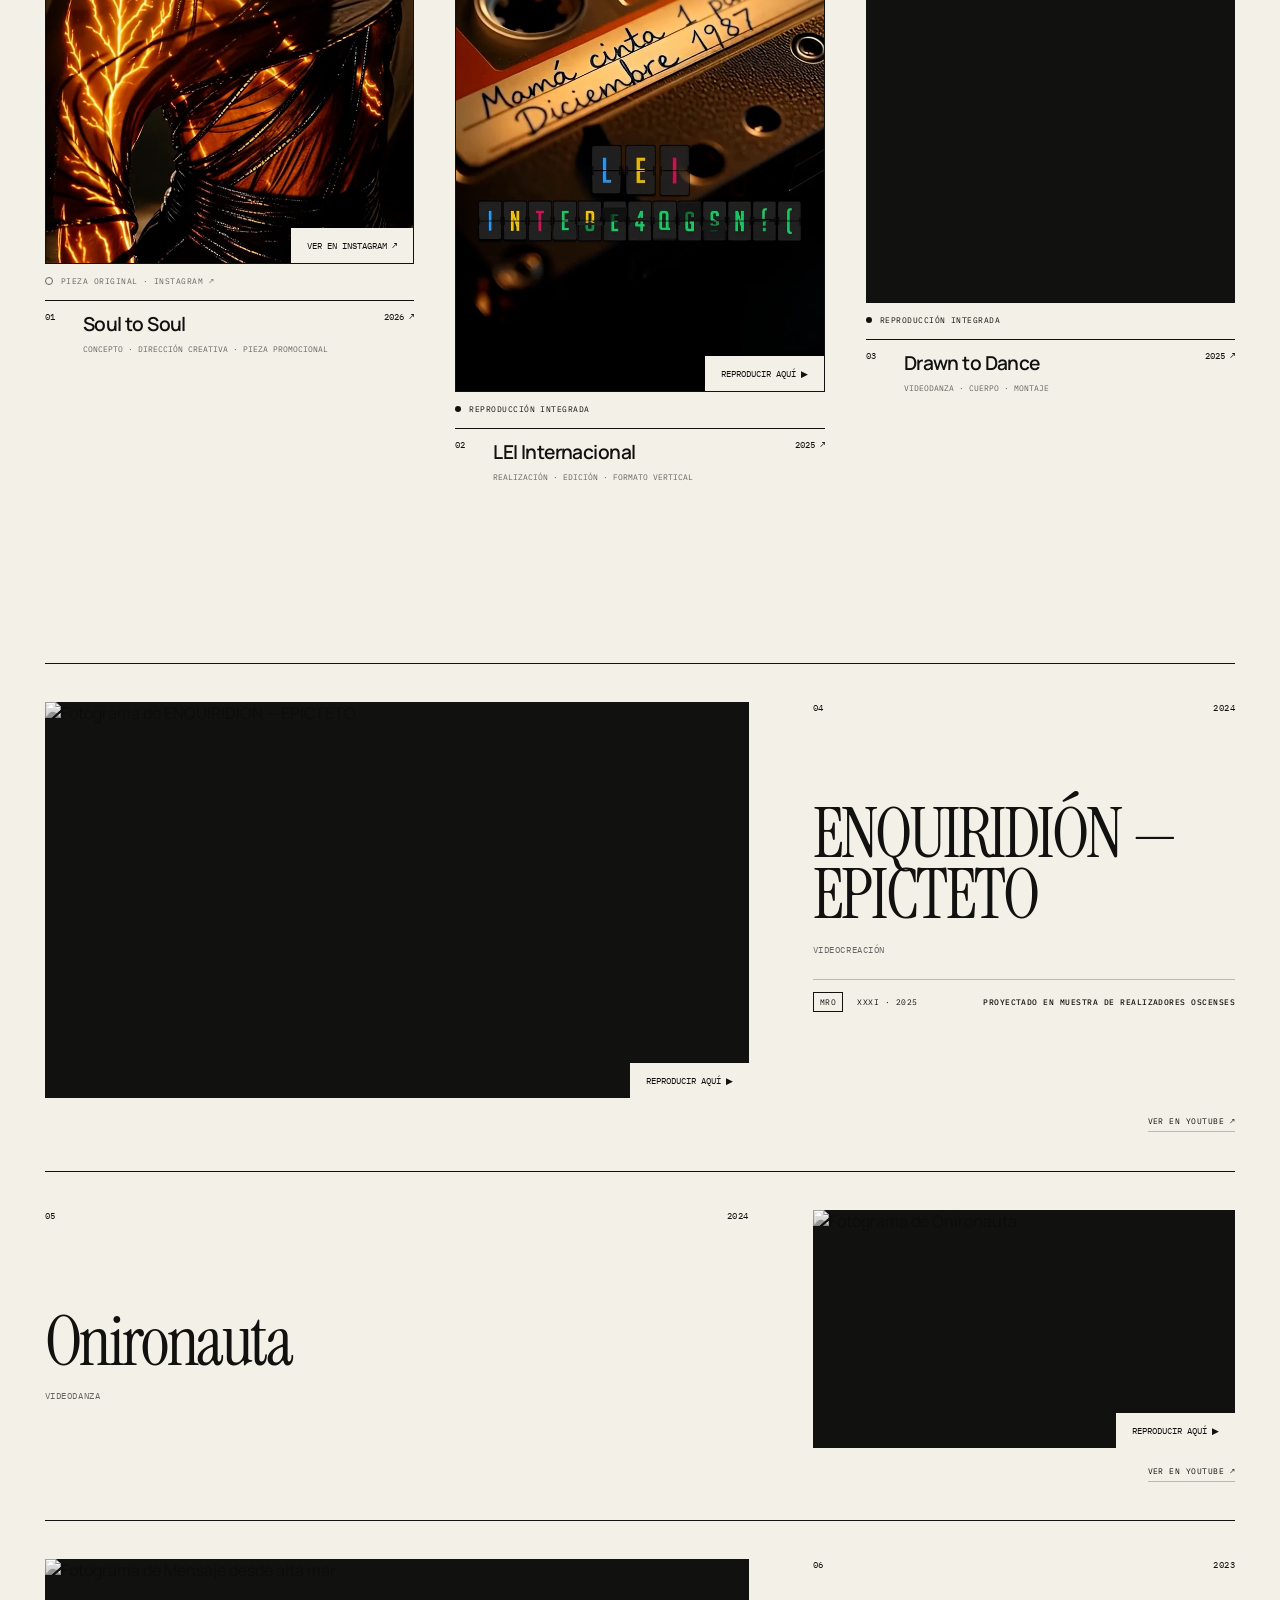
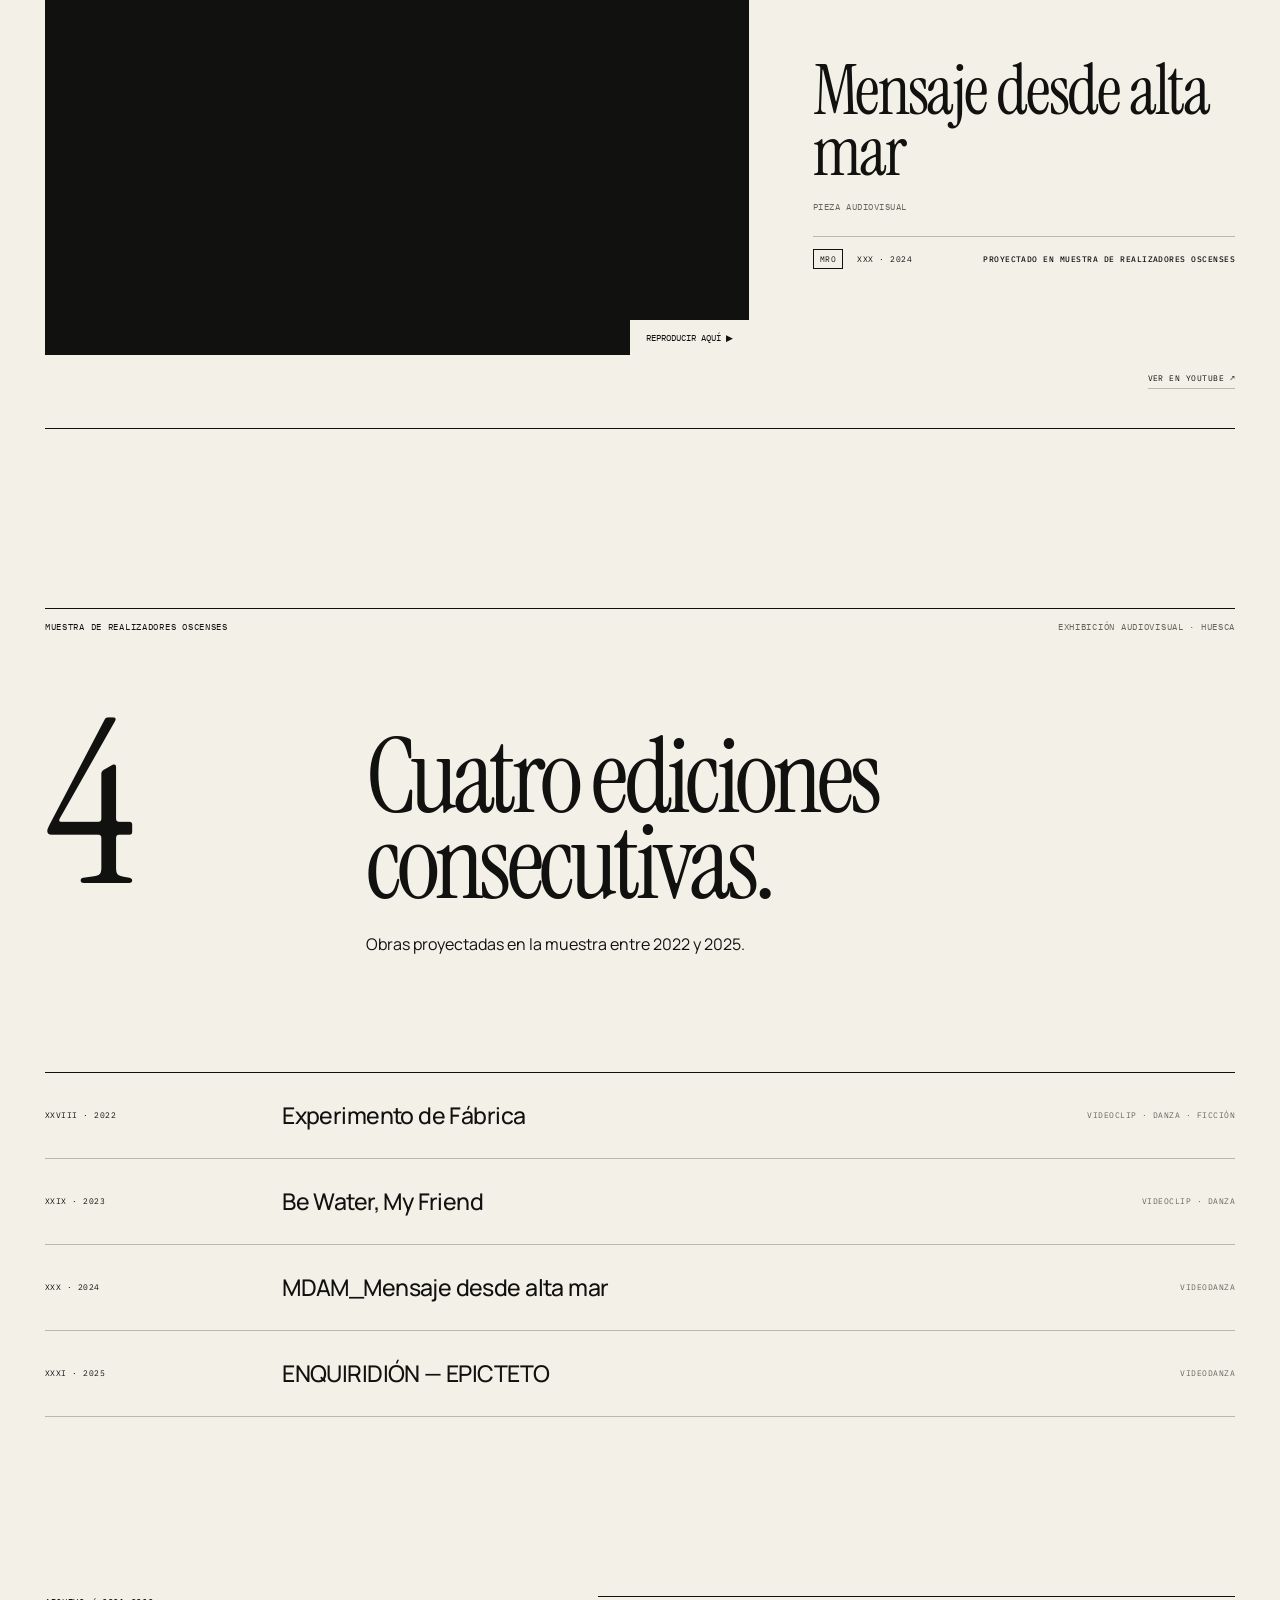
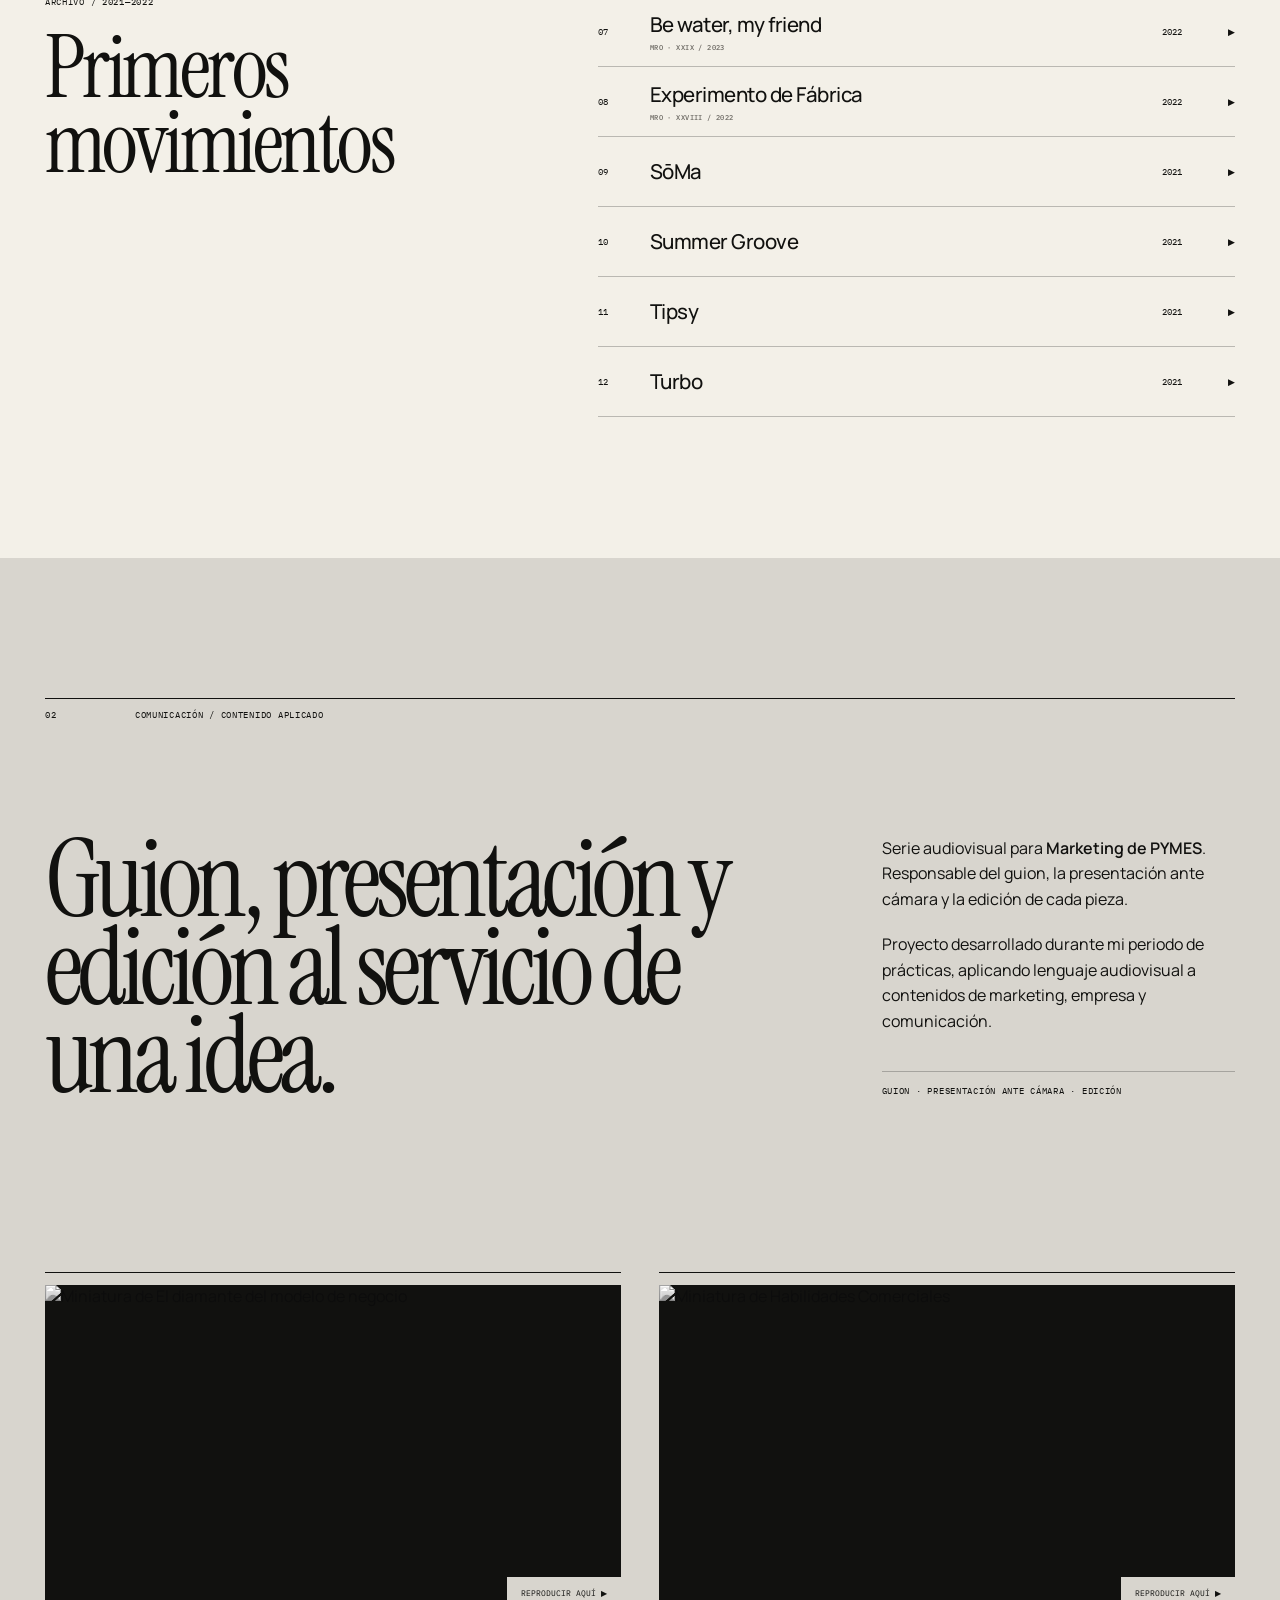
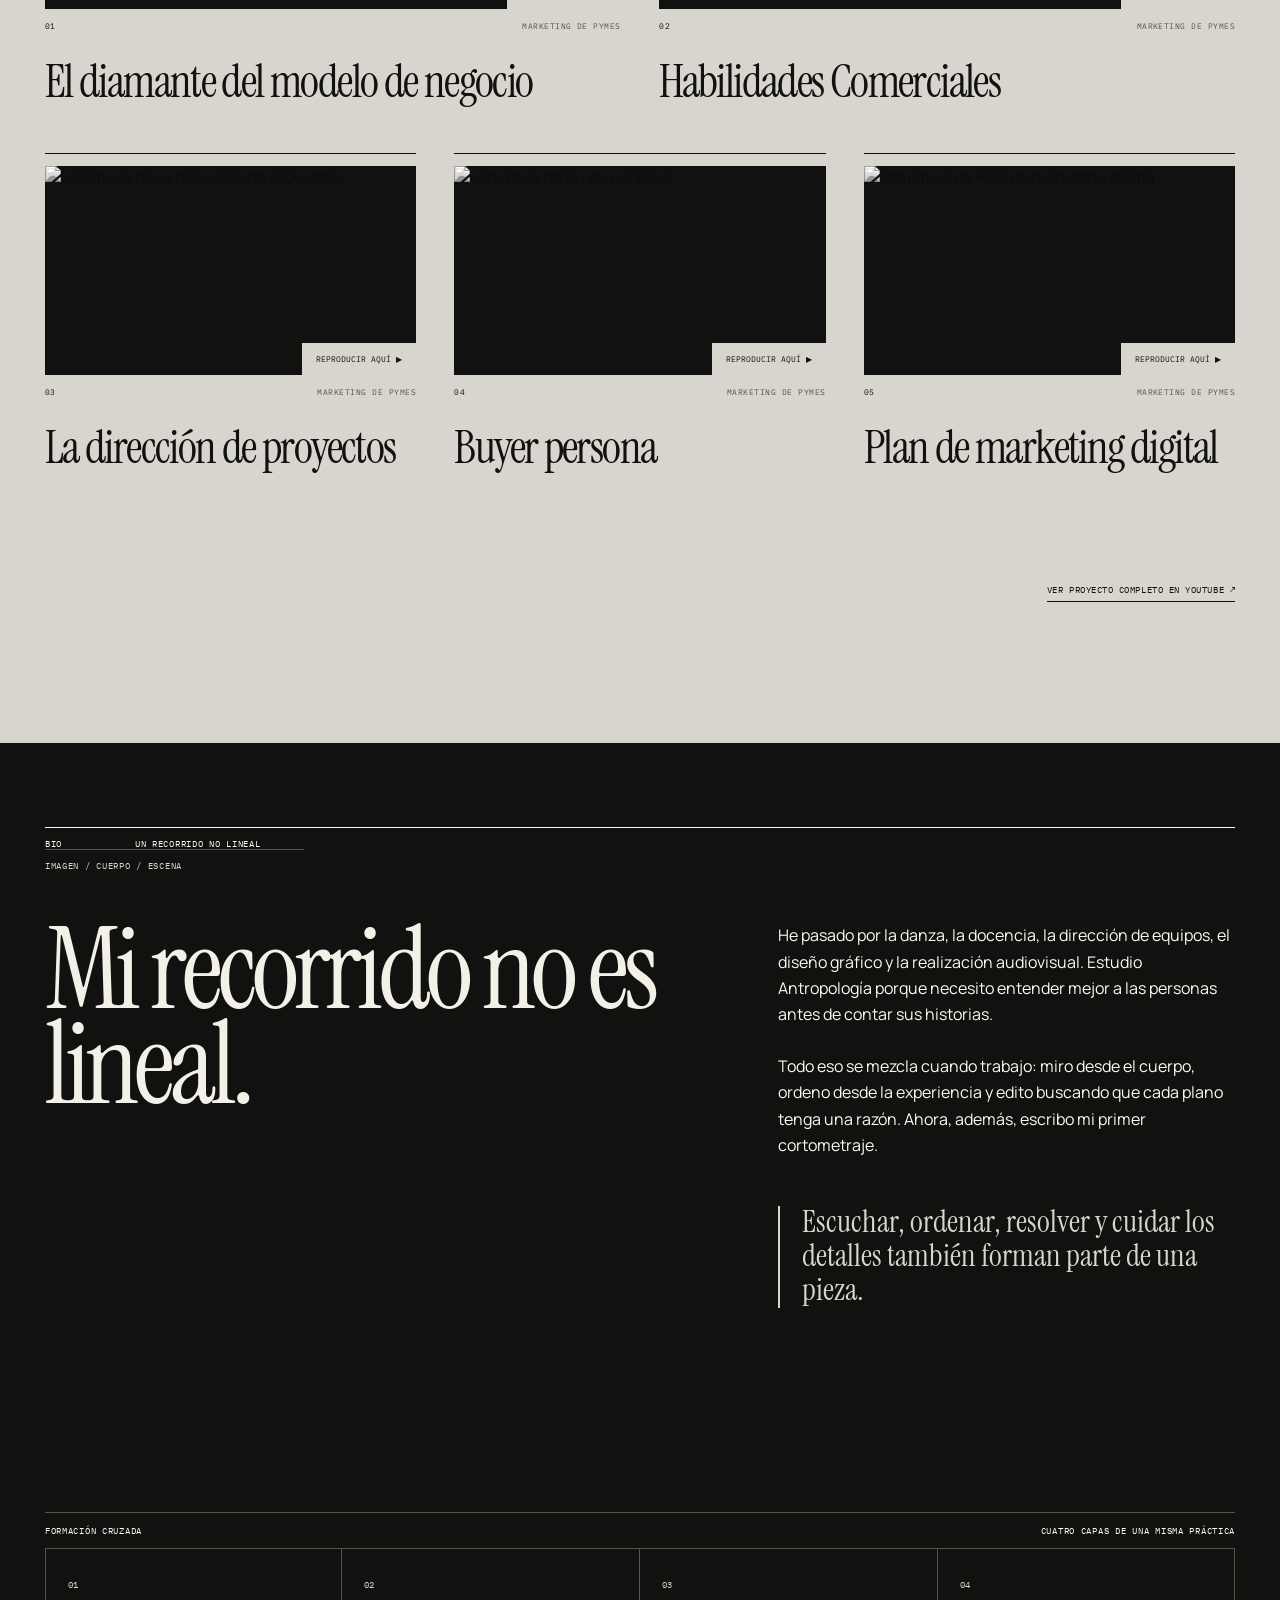
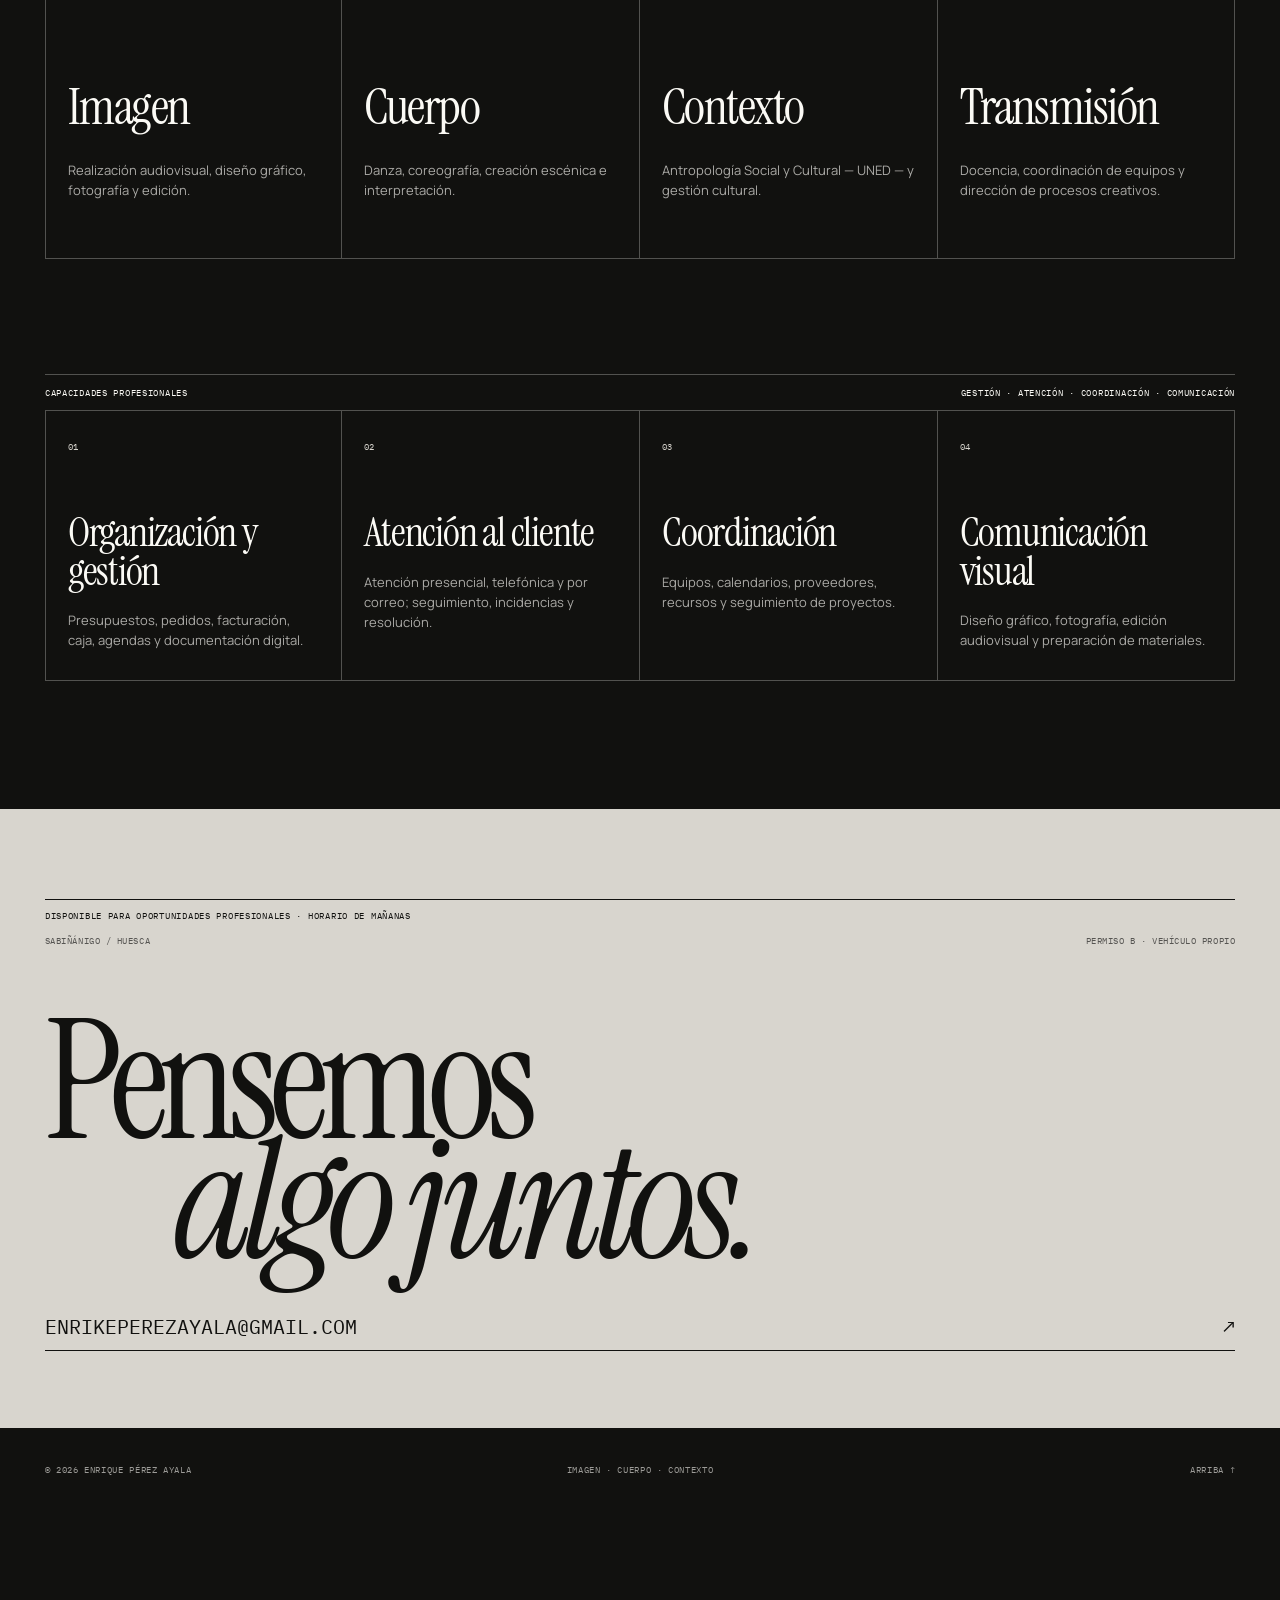
==== commit 3b77cf2d: "Afinar texto biográfico de Recorrido" ====
--- a/index.html
+++ b/index.html
@@ -607,16 +607,16 @@
         </div>
 
         <div class="journey-copy">
-          <p class="journey-lead">Mi recorrido no es lineal. Prefiero que siga sin serlo.</p>
+          <p class="journey-lead">Mi recorrido no es lineal.</p>
           <div class="journey-body">
             <p>
-              He pasado por la danza, la docencia, la dirección de equipos, el diseño y la
+              He pasado por la danza, la docencia, la dirección de equipos, el diseño gráfico y la
               realización audiovisual. Estudio Antropología porque necesito entender mejor a las
               personas antes de contar sus historias.
             </p>
             <p>
               Todo eso se mezcla cuando trabajo: miro desde el cuerpo, ordeno desde la experiencia
-              y monto buscando que cada plano tenga una razón. Ahora, además, escribo mi primer
+              y edito buscando que cada plano tenga una razón. Ahora, además, escribo mi primer
               cortometraje.
             </p>
             <p class="journey-note">
--- a/style.css
+++ b/style.css
@@ -2034,4 +2034,37 @@
       );
   }
 }
-\n\n/* PASO 10F — RECORRIDO: imagen horizontal ya integrada (solo escritorio) */\n@media (min-width: 961px) {\n  .journey-section {\n    padding-top: clamp(62px, 5.6vw, 92px);\n  }\n\n  .journey-portrait {\n    align-items: start;\n    column-gap: 0;\n    grid-template-rows: auto auto;\n    margin-top: clamp(18px, 1.8vw, 28px);\n    row-gap: clamp(10px, 1.1vw, 18px);\n  }\n\n  .journey-portrait-label {\n    align-self: start;\n    grid-column: 1 / span 3;\n    grid-row: 1;\n    margin-top: 0;\n  }\n\n  .journey-portrait-image {\n    display: block;\n    grid-column: 1 / -1;\n    grid-row: 2;\n    justify-self: center;\n    margin-top: 0;\n    overflow: visible;\n    position: relative;\n    width: min(88vw, 1420px);\n  }\n\n  .journey-portrait-image picture {\n    display: block;\n    width: 100%;\n  }\n\n  .journey-portrait-image img {\n    display: block;\n    height: auto;\n    max-height: none;\n    max-width: 100%;\n    object-fit: contain;\n    width: 100%;\n    -webkit-mask-image: none;\n    mask-image: none;\n  }\n\n  .journey-portrait-image::after {\n    content: none;\n    display: none;\n  }\n\n  .journey-copy {\n    margin-top: clamp(22px, 2.5vw, 40px);\n  }\n}\n+
+
+/* PASO 10G — RECORRIDO: escala y posición final del retrato horizontal (solo escritorio) */
+@media (min-width: 961px) {
+  .journey-portrait-image {
+    margin-top: -100px;
+    width: min(60vw, 1000px);
+  }
+
+  .journey-portrait-image picture {
+    display: block;
+    width: 100%;
+  }
+
+  .journey-portrait-image img {
+    display: block;
+    height: auto;
+    max-height: none;
+    max-width: 100%;
+    object-fit: contain;
+    width: 100%;
+    -webkit-mask-image: none;
+    mask-image: none;
+  }
+
+  .journey-portrait-image::after {
+    content: none;
+    display: none;
+  }
+
+  .journey-copy {
+    margin-top: 0;
+  }
+}
